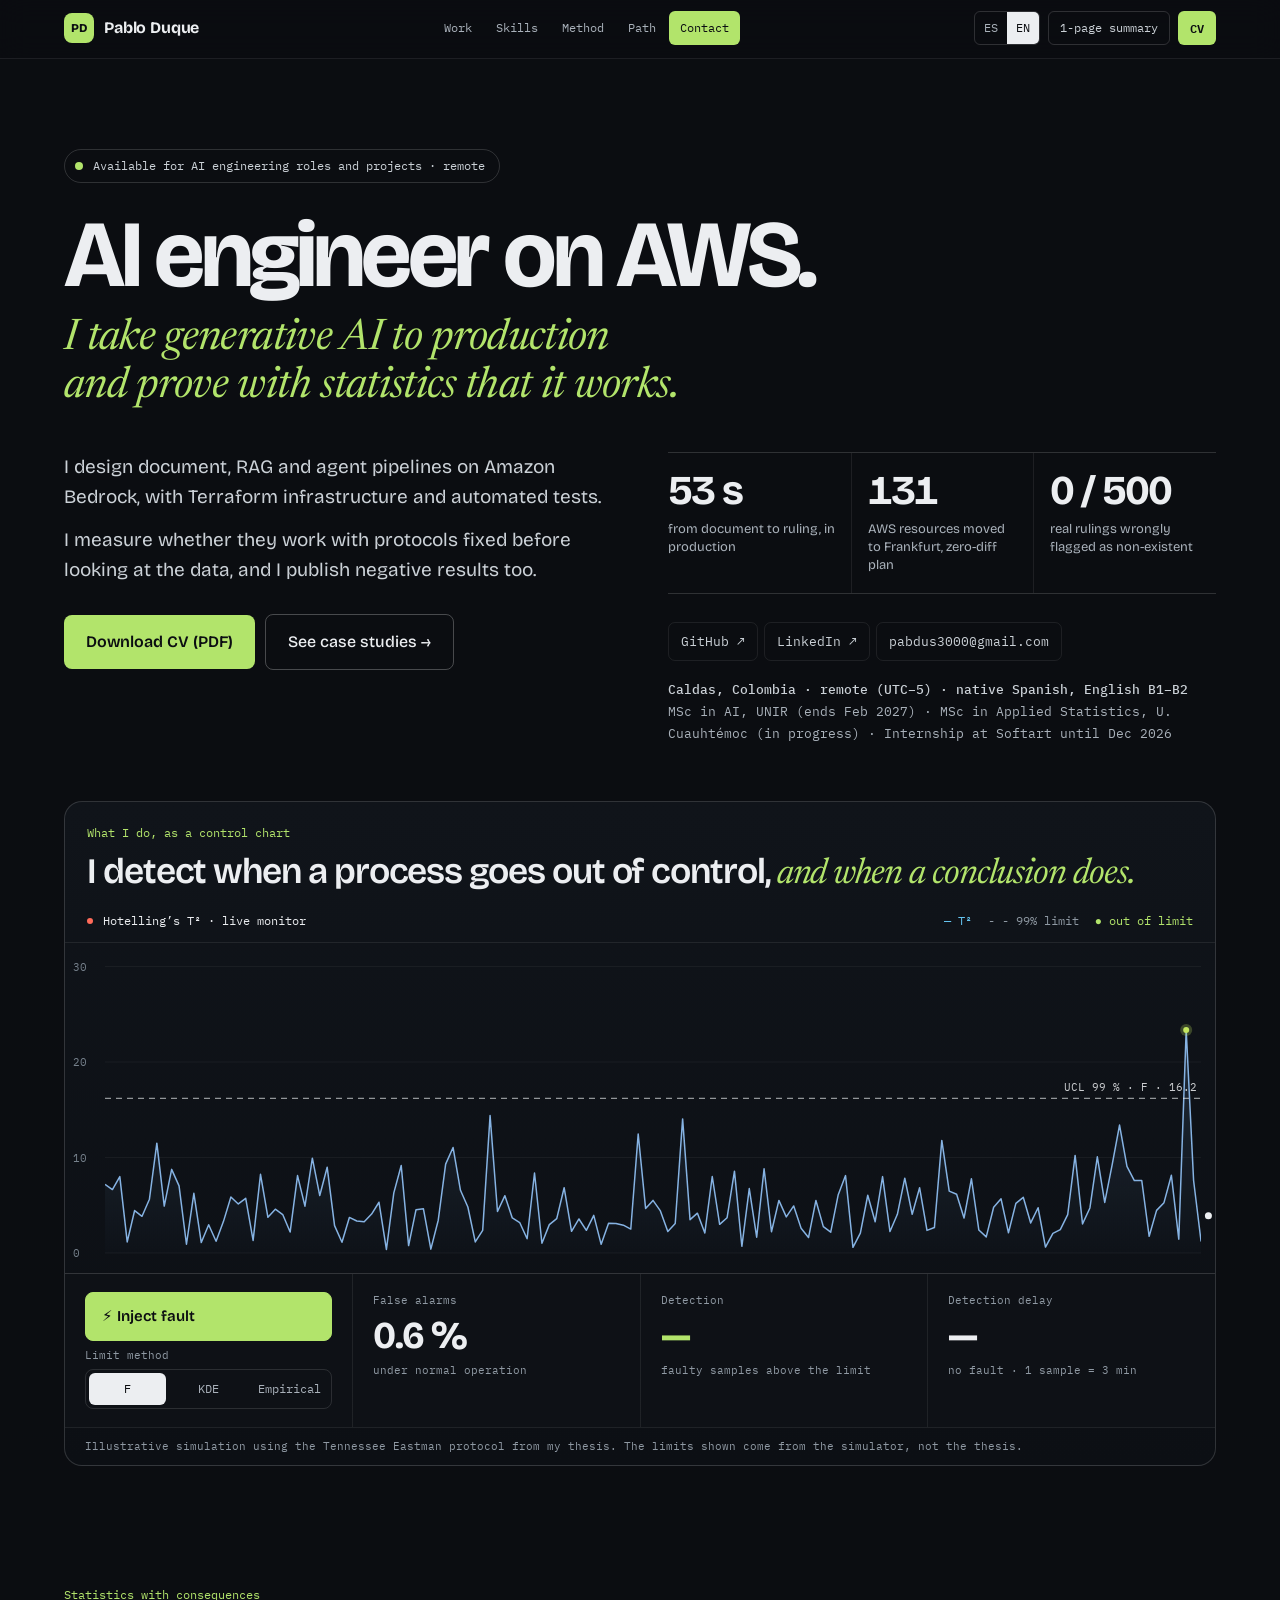
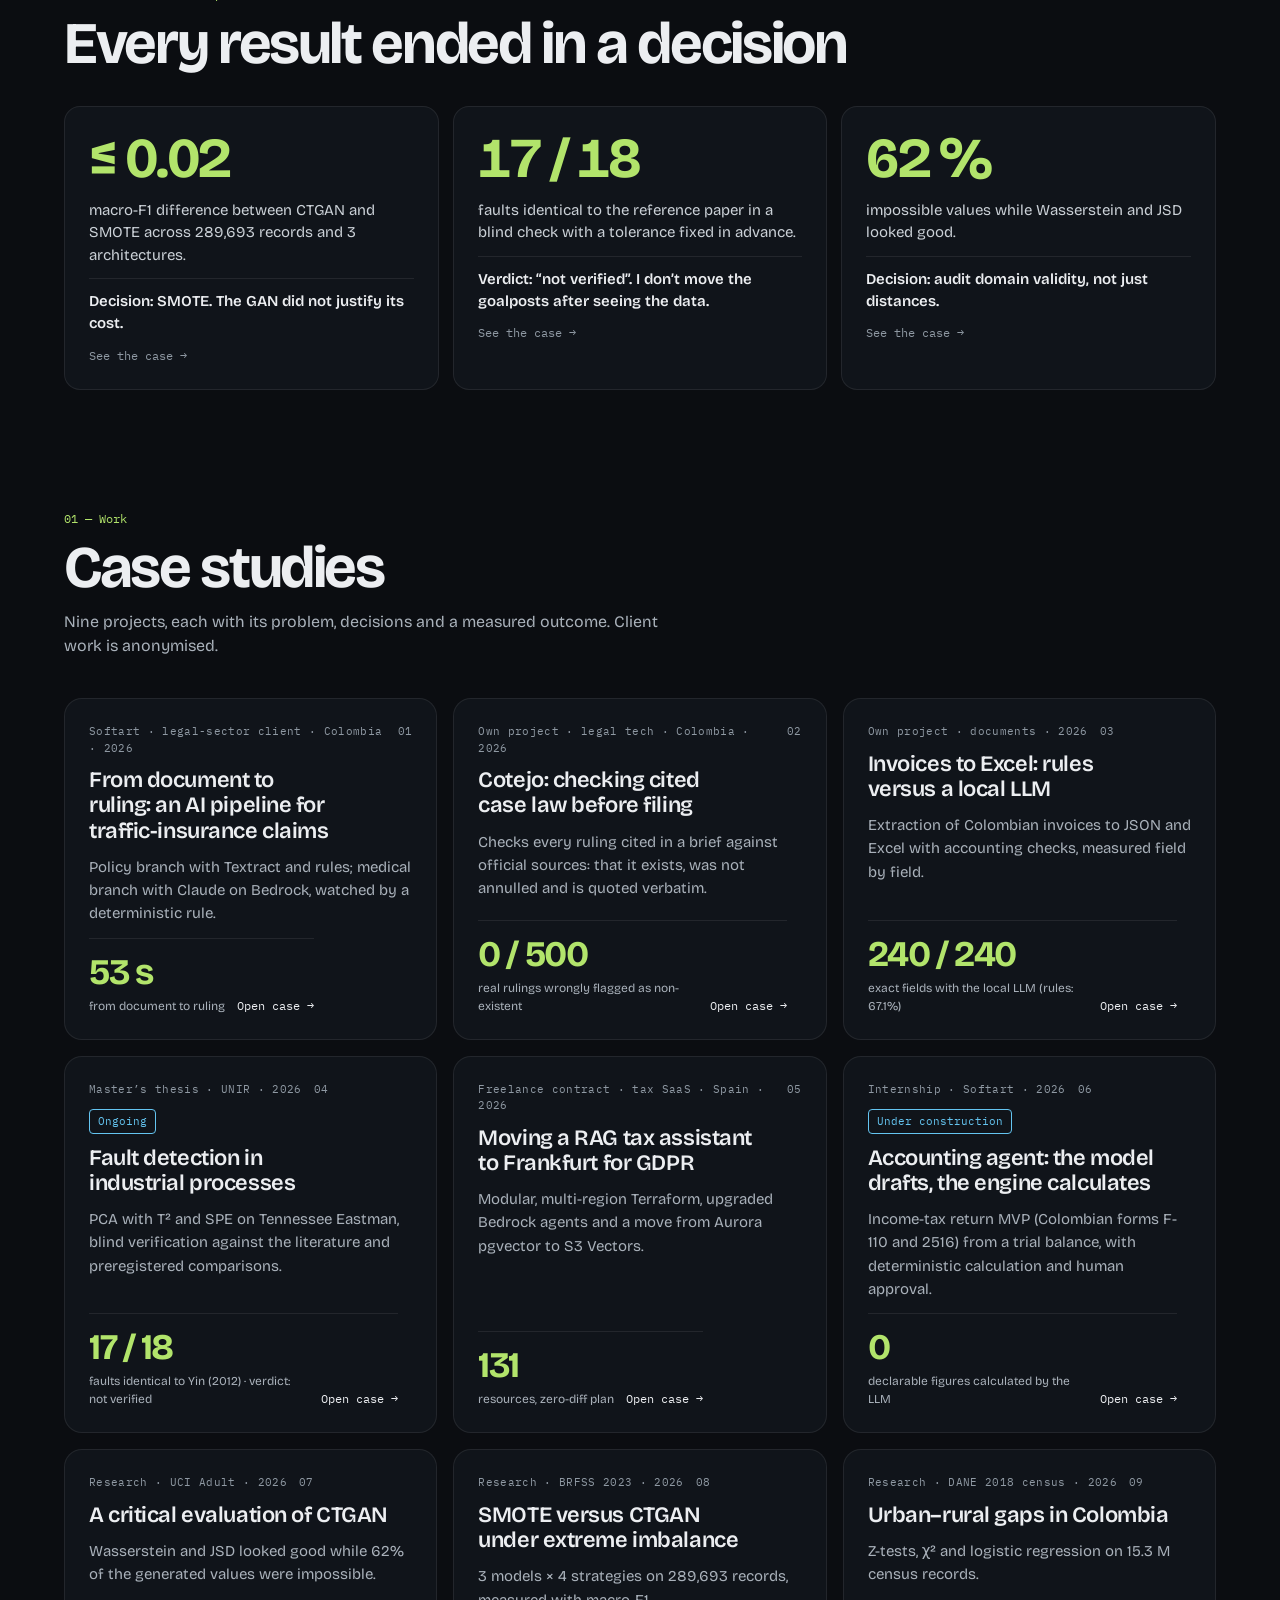
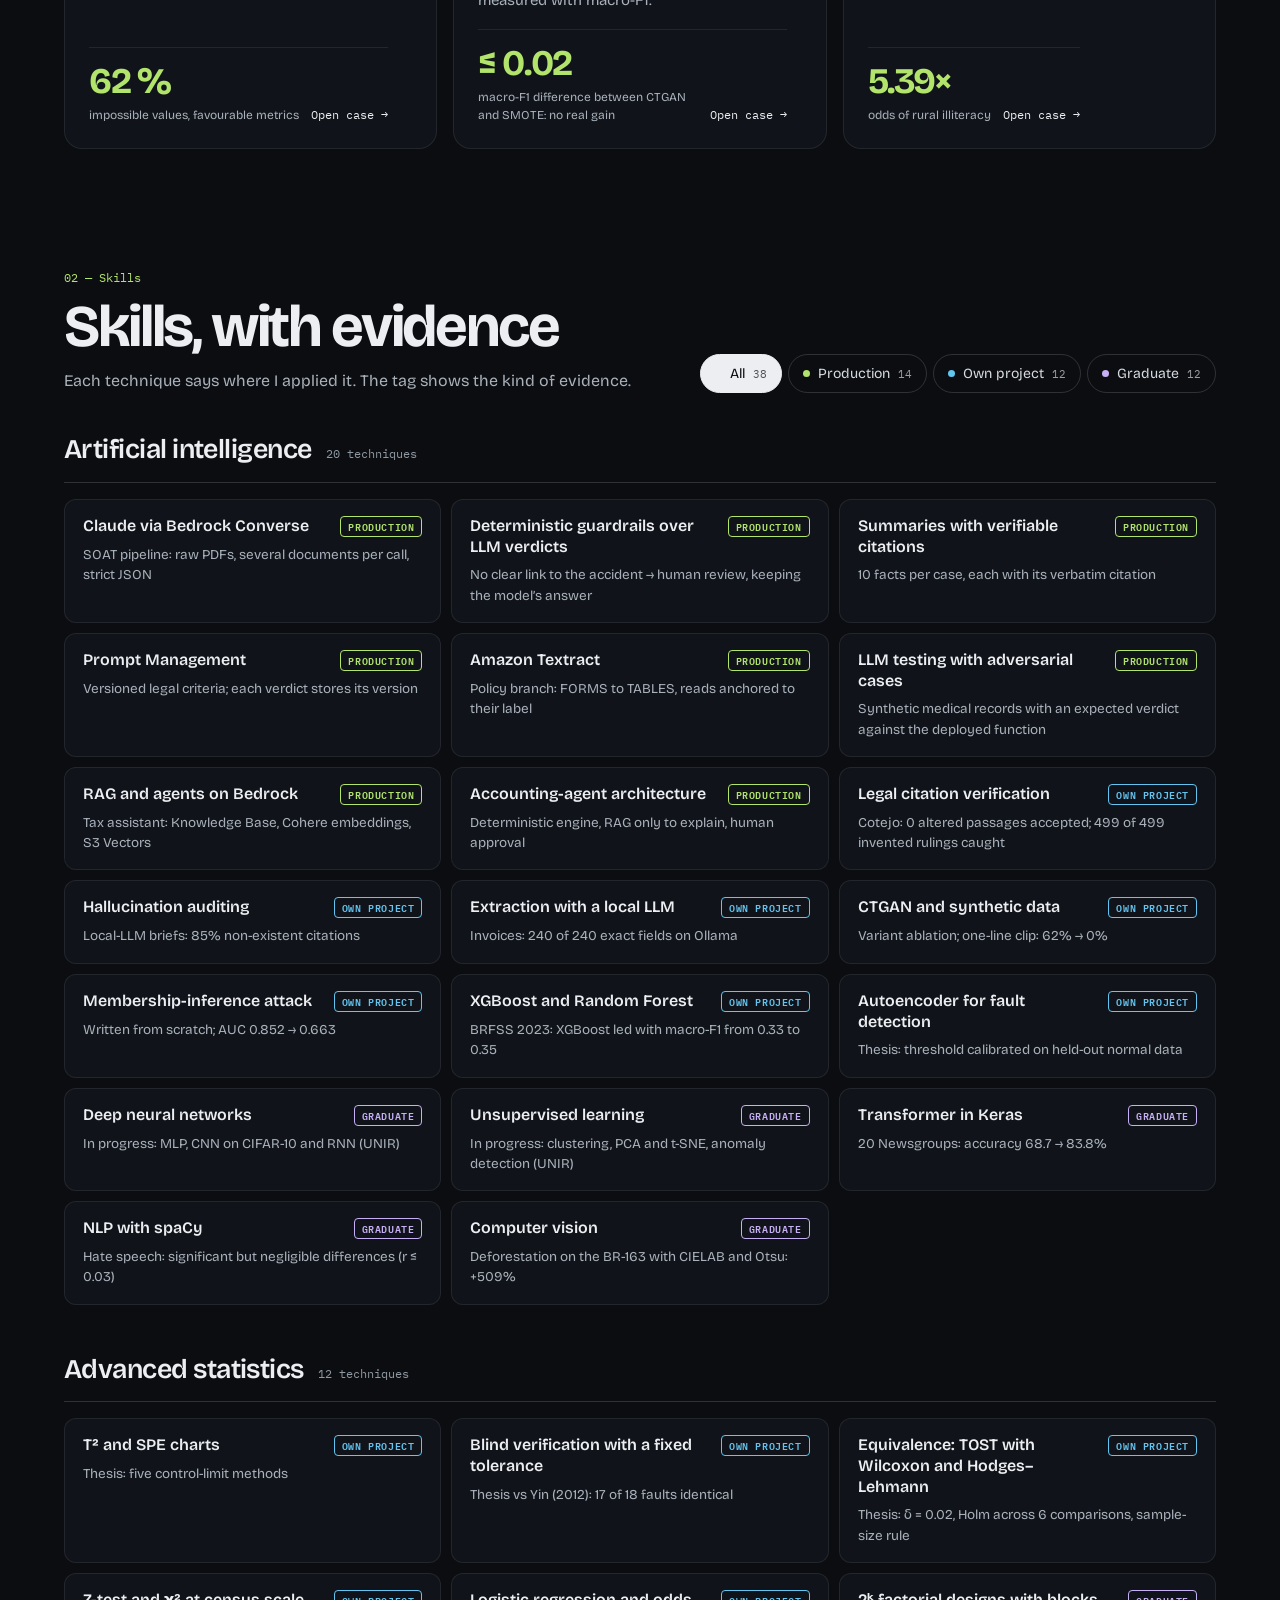
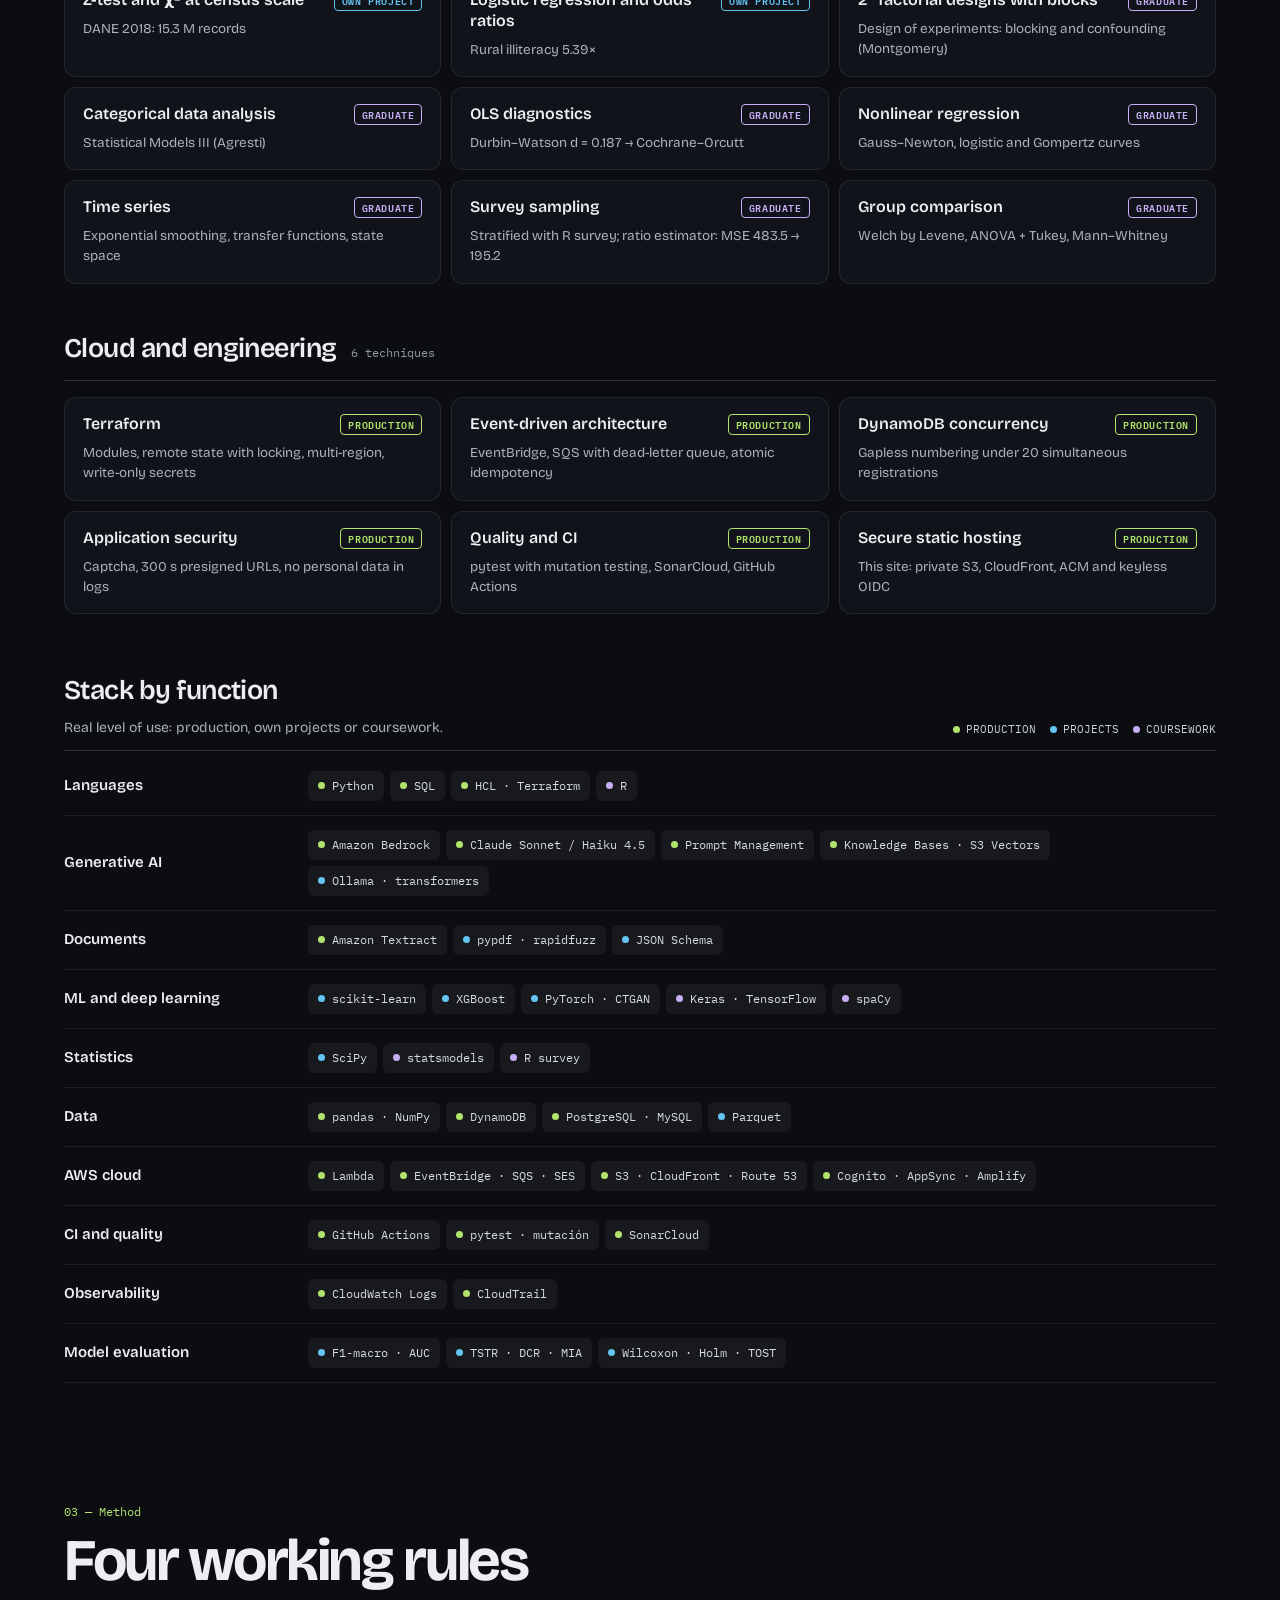
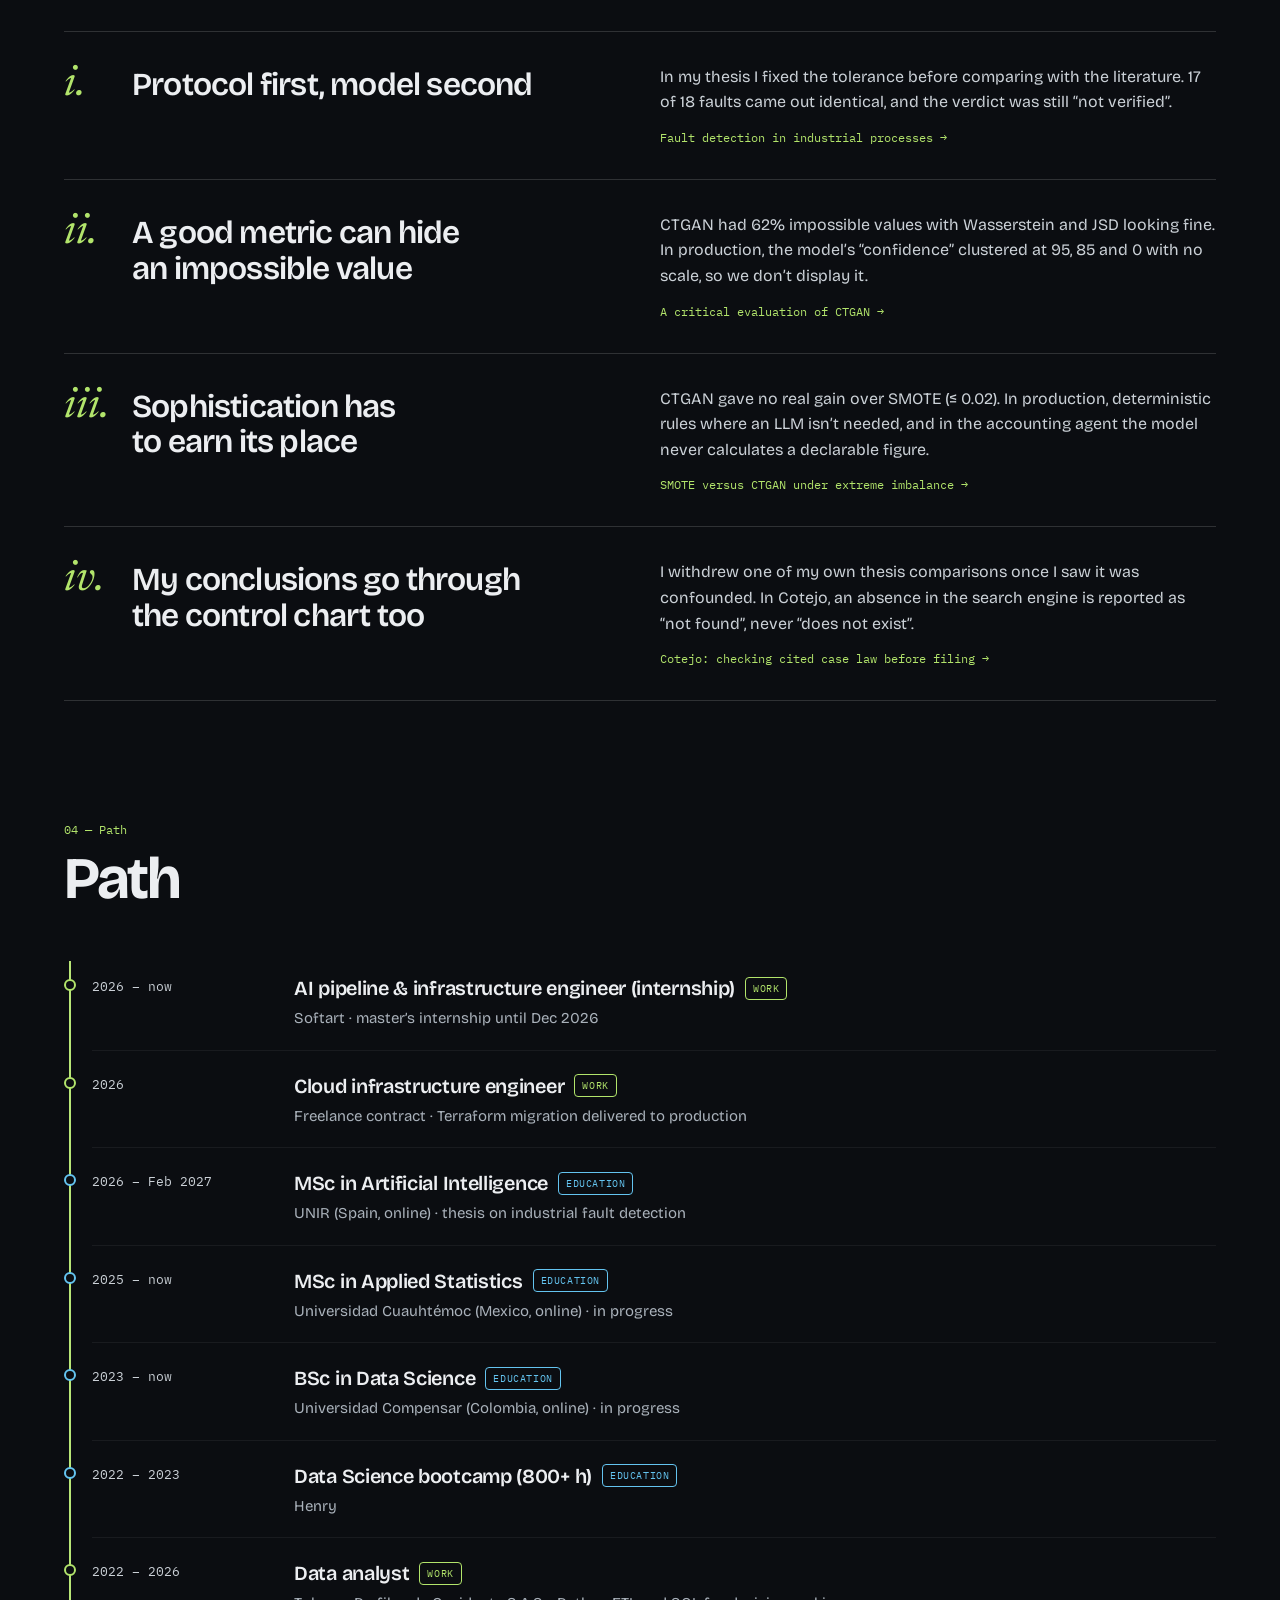
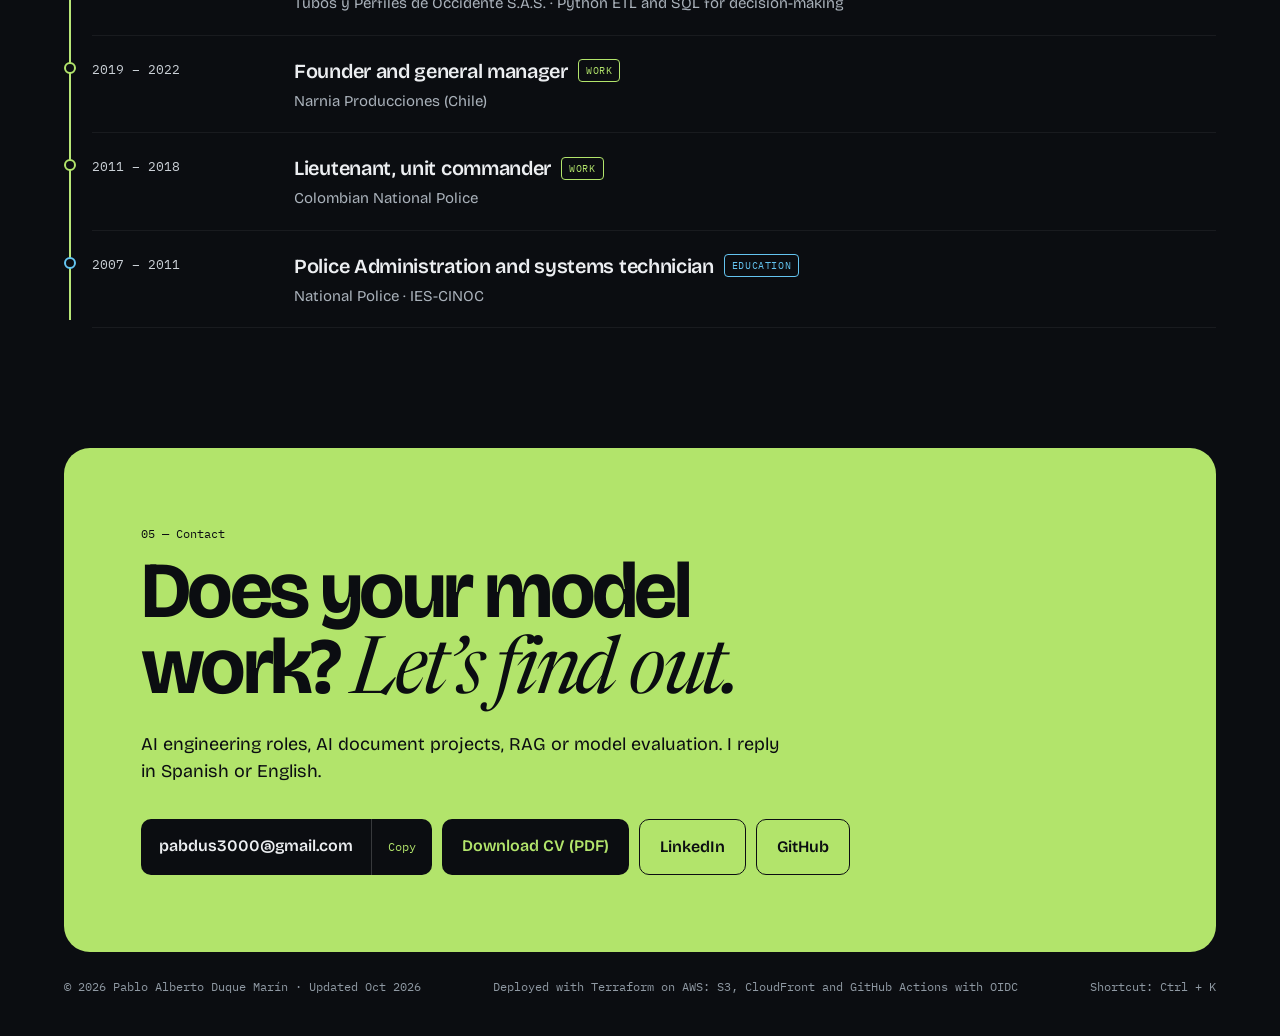
==== site/index.html @ f1b7dff6 "Portafolio v2: sitio estático en AWS con Terraform Sitio bilingüe con monitor T² en vivo, nueve caso" ====
<!doctype html>
<html lang="es">
<head>
<meta charset="utf-8">
<meta name="viewport" content="width=device-width, initial-scale=1, viewport-fit=cover">
<title>Pablo Duque Marín · Ingeniero de IA en AWS</title>
<meta name="description" content="Ingeniero de IA en AWS: IA generativa en producción con Amazon Bedrock, Terraform y pruebas automatizadas, y estadística para demostrar que funciona. Caldas, Colombia · remoto.">
<link rel="canonical" href="https://pabloduque.dev/">
<meta name="theme-color" content="#0b0d11">
<meta name="color-scheme" content="dark">
<meta property="og:type" content="website">
<meta property="og:url" content="https://pabloduque.dev/">
<meta property="og:title" content="Pablo Duque Marín · Ingeniero de IA en AWS">
<meta property="og:description" content="IA generativa en producción, con estadística para demostrar que funciona: 53 s del documento al dictamen, 131 recursos migrados sin diferencias.">
<meta property="og:image" content="https://pabloduque.dev/og.png">
<meta property="og:locale" content="es_CO">
<meta property="og:locale:alternate" content="en_US">
<meta name="twitter:card" content="summary_large_image">
<link rel="icon" href="favicon.svg" type="image/svg+xml">
<link rel="preconnect" href="https://fonts.googleapis.com">
<link rel="preconnect" href="https://fonts.gstatic.com" crossorigin>
<link rel="stylesheet" href="https://fonts.googleapis.com/css2?family=Bricolage+Grotesque:opsz,wght@12..96,300..800&amp;family=IBM+Plex+Mono:wght@400;500&amp;family=Newsreader:ital,opsz,wght@0,6..72,400;1,6..72,400&amp;display=swap">
<script type="application/ld+json">
{"@context":"https://schema.org","@type":"Person","name":"Pablo Alberto Duque Marín","jobTitle":"Ingeniero de IA","url":"https://pabloduque.dev/","email":"mailto:pabdus3000@gmail.com","address":{"@type":"PostalAddress","addressRegion":"Caldas","addressCountry":"CO"},"sameAs":["https://github.com/pabdus","https://www.linkedin.com/in/pablo-alberto-duque-marin"],"alumniOf":[{"@type":"CollegeOrUniversity","name":"Universidad Internacional de La Rioja (UNIR)"},{"@type":"CollegeOrUniversity","name":"Universidad Cuauhtémoc"},{"@type":"CollegeOrUniversity","name":"Universidad Compensar"}],"knowsAbout":["Amazon Bedrock","Generative AI","RAG","Terraform","AWS","Statistical process control","Synthetic data evaluation","Python"]}
</script>
<style>
:root{
  --bg:#0b0d11;--s1:#10141a;--s2:#0e1116;--s3:#13181f;--ink:#eceef1;--ink2:#cbd1d7;--ink3:#8f99a3;
  --line:rgba(255,255,255,.08);--line2:rgba(255,255,255,.15);
  --lime:#c3e65f;--blue:#86b8e8;--violet:#c9b0ef;--red:#ef7a62;
  --sans:'Bricolage Grotesque',system-ui,-apple-system,'Segoe UI',sans-serif;--serif:'Newsreader',Georgia,'Times New Roman',serif;--mono:'IBM Plex Mono',ui-monospace,Menlo,Consolas,monospace;
  --pad:clamp(16px,5vw,72px);color-scheme:dark
}
@supports (color:oklch(0.5 0.1 100)){:root{--lime:oklch(0.86 0.16 128);--blue:oklch(0.78 0.11 230);--violet:oklch(0.8 0.1 300);--red:oklch(0.72 0.19 28)}}
*,*::before,*::after{box-sizing:border-box}
html{scroll-behavior:smooth;-webkit-text-size-adjust:100%}
body{margin:0;background:var(--bg);color:var(--ink);font-family:var(--sans);font-size:16px;line-height:1.5;overflow-x:clip;-webkit-font-smoothing:antialiased}
body.lock{overflow:hidden}
a{color:inherit;text-decoration:none}
button{font:inherit;color:inherit;cursor:pointer}
img,svg,canvas{max-width:100%}
[hidden]{display:none!important}
:focus-visible{outline:2px solid var(--lime);outline-offset:3px;border-radius:6px}
::selection{background:var(--lime);color:var(--bg)}
.mono{font-family:var(--mono)}
.skip{position:absolute;left:-999px;top:8px;z-index:99;background:var(--lime);color:var(--bg);padding:8px 12px;border-radius:6px}
.skip:focus{left:8px}
@keyframes pulse{0%,100%{opacity:1}50%{opacity:.25}}
@keyframes rv{from{opacity:0;transform:translateY(32px)}to{opacity:1;transform:none}}
@keyframes growy{from{transform:scaleY(0)}to{transform:scaleY(1)}}
@keyframes growx{from{transform:scaleX(0)}to{transform:scaleX(1)}}
@media (prefers-reduced-motion:no-preference){@supports (animation-timeline:view()){
  [data-reveal]{animation:rv linear both;animation-timeline:view();animation-range:entry 0% cover 22%}
  [data-progress]{animation:growy linear both;animation-timeline:view();animation-range:cover 0% cover 70%}
  [data-scrollbar]{animation:growx linear both;animation-timeline:scroll(root)}
}}
::view-transition-group(case-hero){animation-duration:.45s;animation-timing-function:cubic-bezier(.2,.8,.2,1)}
@media (prefers-reduced-motion:reduce){html{scroll-behavior:auto}*,*::before,*::after{animation:none!important;transition:none!important}}

/* navegación */
.nav{position:sticky;top:0;z-index:20;background:rgba(11,13,17,.84);-webkit-backdrop-filter:blur(14px);backdrop-filter:blur(14px);border-bottom:1px solid var(--line);padding-top:env(safe-area-inset-top,0px)}
.nav-in{display:flex;justify-content:space-between;align-items:center;gap:16px;padding:11px var(--pad)}
.brand{display:flex;align-items:center;gap:10px;font-weight:700;font-size:16px;letter-spacing:-.01em;white-space:nowrap}
.brand i{display:grid;place-items:center;width:30px;height:30px;border-radius:8px;background:var(--lime);color:var(--bg);font-style:normal;font-size:12px;font-weight:800}
.nav-links{display:flex;gap:2px;font-family:var(--mono);font-size:12px}
.nav-links a{padding:8px 11px;border-radius:6px;color:#a9b1ba;transition:color .2s,background .2s}
.nav-links a:hover{color:var(--ink)}
.nav-links a.on{background:var(--lime);color:var(--bg)}
.nav-act{display:flex;gap:8px;align-items:center;font-family:var(--mono);font-size:12px}
.lang{display:flex;border:1px solid var(--line2);border-radius:6px;overflow:hidden;background:none;padding:0}
.lang span{padding:7px 9px;color:#a9b1ba}
.lang span.on{background:var(--ink);color:var(--bg)}
.btn-ghost{padding:7px 11px;border:1px solid var(--line2);border-radius:6px;background:none;color:var(--ink2);white-space:nowrap}
.btn-ghost:hover{border-color:rgba(255,255,255,.35);color:var(--ink)}
.btn-cv{padding:8px 12px;border-radius:6px;background:var(--lime);color:var(--bg);font-weight:600;white-space:nowrap}
.bar{height:2px;background:var(--lime);transform-origin:left;transform:scaleX(0)}
@media (max-width:1099px){.nav-links{display:none}}
@media (max-width:520px){.brand span{display:none}.nav-act .sum-long{display:none}}
@media (min-width:521px){.nav-act .sum-short{display:none}}

/* portada */
.hero{padding:clamp(40px,7vw,96px) var(--pad) 0}
.pill{display:inline-flex;align-items:center;gap:10px;padding:7px 14px 7px 10px;border:1px solid var(--line2);border-radius:999px;font-family:var(--mono);font-size:12px;color:var(--ink2);margin-bottom:28px;max-width:100%}
.pill i{flex:none;width:8px;height:8px;border-radius:50%;background:var(--lime);animation:pulse 1.8s infinite}
.title{margin:0;font-weight:700;font-size:clamp(44px,7.4vw,112px);line-height:.95;letter-spacing:-.045em;text-wrap:balance}
.title-b{margin:14px 0 0;font-family:var(--serif);font-style:italic;font-weight:400;font-size:clamp(26px,3.4vw,50px);line-height:1.12;letter-spacing:-.015em;color:var(--lime);max-width:1050px;text-wrap:balance}
.hero-grid{display:grid;grid-template-columns:repeat(auto-fit,minmax(min(100%,420px),1fr));gap:28px 56px;margin-top:40px;align-items:start}
.lead p{margin:0 0 12px;font-size:19px;line-height:1.6;color:var(--ink2);max-width:600px;text-wrap:pretty}
.hero-stats{display:grid;grid-template-columns:repeat(3,minmax(0,1fr));gap:0;border-top:1px solid var(--line2);border-bottom:1px solid var(--line2)}
.hstat{padding:18px 14px 18px 0}
.hstat+.hstat{padding-left:16px;border-left:1px solid var(--line)}
.hstat-v{font-size:clamp(30px,3.2vw,46px);font-weight:700;letter-spacing:-.04em;line-height:1;color:var(--ink);font-variant-numeric:tabular-nums;white-space:nowrap}
.hstat-l{margin-top:8px;font-size:13px;line-height:1.4;color:#a9b1ba}
@media (max-width:560px){.hero-stats{grid-template-columns:minmax(0,1fr)}.hstat+.hstat{padding-left:0;border-left:0;border-top:1px solid var(--line)}}
.ctas{display:flex;gap:10px;flex-wrap:wrap;margin-top:28px;align-items:center}
.btn-lime{display:inline-flex;align-items:center;gap:8px;padding:15px 22px;background:var(--lime);color:var(--bg);border-radius:8px;font-weight:600;font-size:16px;white-space:nowrap;border:0}
.btn-lime.sm{padding:10px 14px;font-size:14px}
.btn-line{display:inline-flex;align-items:center;padding:15px 22px;border:1px solid rgba(255,255,255,.25);border-radius:8px;font-weight:500;font-size:16px;white-space:nowrap;background:none}
.contact-links{display:flex;gap:6px;flex-wrap:wrap;align-items:center;font-family:var(--mono);font-size:13px}
.contact-links a,.contact-links button{padding:9px 12px;border:1px solid var(--line);border-radius:7px;background:none;color:var(--ink2)}
.contact-links a:hover,.contact-links button:hover{border-color:var(--line2);color:var(--ink)}
.contact-links .done{border-color:var(--lime);color:var(--lime)}
.hire{margin-top:18px;font-family:var(--mono);font-size:12.5px;line-height:1.75;color:#a9b1ba}
.hire b{color:var(--ink2);font-weight:500}

/* monitor */
.mon{margin-top:56px;border:1px solid var(--line2);border-radius:18px;overflow:hidden;background:linear-gradient(180deg,#10141a,#0c0f14)}
.mon-h{padding:22px 22px 6px}
.kicker{font-family:var(--mono);font-size:12px;color:var(--lime);margin-bottom:10px}
.mon-title{margin:0;font-weight:600;font-size:clamp(24px,2.8vw,38px);line-height:1.1;letter-spacing:-.03em;text-wrap:balance}
.mon-title em{font-family:var(--serif);font-style:italic;font-weight:400;color:var(--lime)}
.mon-sub{display:flex;justify-content:space-between;flex-wrap:wrap;gap:10px;padding:12px 22px;border-bottom:1px solid var(--line);font-family:var(--mono);font-size:12px;color:var(--ink3)}
.mon-sub .live{display:flex;gap:10px;align-items:center;color:var(--ink)}
.mon-sub .live i{width:6px;height:6px;border-radius:50%;background:#ff6b5a;animation:pulse 1.2s infinite}
.mon-sub .live i.on{background:var(--lime)}
.legend{display:flex;gap:16px;flex-wrap:wrap}
#hero-canvas{display:block;width:100%;height:clamp(220px,26vw,330px)}
.mon-ctrl{display:grid;grid-template-columns:repeat(auto-fit,minmax(min(100%,220px),1fr));gap:1px;background:var(--line);border-top:1px solid var(--line)}
.mon-ctrl>div{padding:18px 20px;background:var(--s2);display:flex;flex-direction:column;gap:6px}
#fault-btn{padding:12px 16px;border-radius:8px;border:1px solid var(--lime);background:var(--lime);color:var(--bg);font-weight:600;font-size:15px;text-align:left}
#fault-btn.on{background:transparent;color:var(--ink);border-color:rgba(255,255,255,.25)}
.lbl{font-family:var(--mono);font-size:11px;color:var(--ink3)}
.seg{display:flex;gap:4px;padding:3px;border:1px solid rgba(255,255,255,.12);border-radius:8px}
.seg button{flex:1;padding:7px 6px;border:0;border-radius:6px;background:transparent;color:#a9b1ba;font-family:var(--mono);font-size:12px}
.seg button.on{background:var(--ink);color:var(--bg)}
.read{font-size:38px;font-weight:700;letter-spacing:-.03em;line-height:1.1;font-variant-numeric:tabular-nums}
.read.lime{color:var(--lime)}
.mon-note{padding:10px 20px;border-top:1px solid var(--line);font-family:var(--mono);font-size:11px;color:var(--ink3)}

/* secciones */
section.sec{padding:clamp(80px,10vw,120px) var(--pad) 0;scroll-margin-top:60px}
.h2{margin:0 0 12px;font-size:clamp(34px,4.6vw,62px);font-weight:700;letter-spacing:-.04em;line-height:1.02;text-wrap:balance}
.sub{margin:0 0 40px;font-size:16px;color:#a9b1ba;max-width:620px}
.ev-grid{display:grid;grid-template-columns:repeat(auto-fit,minmax(min(100%,300px),1fr));gap:14px}
.ev{display:flex;flex-direction:column;gap:12px;text-align:left;padding:24px;border:1px solid var(--line);border-radius:16px;background:var(--s1);transition:border-color .25s,background .25s}
.ev:hover{border-color:rgba(195,230,95,.5);background:var(--s3)}
.ev-v{font-size:clamp(40px,4.4vw,60px);font-weight:700;letter-spacing:-.045em;line-height:1;color:var(--lime);font-variant-numeric:tabular-nums}
.ev-r{font-size:15px;line-height:1.5;color:var(--ink2)}
.ev-d{font-size:15px;line-height:1.45;font-weight:600;color:var(--ink);padding-top:12px;border-top:1px solid var(--line)}
.ev-go{font-family:var(--mono);font-size:12px;color:var(--ink3)}

/* casos */
.cases{display:grid;grid-template-columns:repeat(auto-fill,minmax(min(100%,330px),1fr));gap:16px}
.card{display:flex;flex-direction:column;gap:12px;text-align:left;padding:24px;border:1px solid var(--line);border-radius:18px;background:var(--s1);min-height:300px;transition:border-color .25s,background .25s}
.card:hover{border-color:rgba(195,230,95,.55);background:var(--s3)}
.card-meta{display:flex;justify-content:space-between;gap:12px;font-family:var(--mono);font-size:11px;letter-spacing:.03em;color:var(--ink3)}
.badge{align-self:flex-start;font-family:var(--mono);font-size:11px;padding:3px 8px;border-radius:4px;border:1px solid var(--blue);color:var(--blue)}
.card-title{font-size:22px;line-height:1.15;font-weight:600;letter-spacing:-.02em;text-wrap:balance}
.card-sum{font-size:15px;line-height:1.55;color:#a9b1ba;flex:1}
.card-foot{display:flex;justify-content:space-between;align-items:end;gap:12px;padding-top:16px;border-top:1px solid var(--line)}
.card-mv{display:block;font-size:36px;font-weight:700;letter-spacing:-.04em;line-height:1;color:var(--lime);white-space:nowrap}
.card-ml{display:block;font-size:12px;color:#a9b1ba;margin-top:6px;max-width:220px}
.card-go{font-family:var(--mono);font-size:12px;white-space:nowrap}

/* competencias */
.sk-head{display:flex;justify-content:space-between;align-items:end;flex-wrap:wrap;gap:20px;margin-bottom:36px}
.filters{display:flex;gap:6px;flex-wrap:wrap}
.chip{display:flex;gap:8px;align-items:center;padding:8px 14px;border-radius:999px;border:1px solid var(--line2);background:transparent;color:#d6dbe0;font-size:14px}
.chip i{width:7px;height:7px;border-radius:50%}
.chip small{font-family:var(--mono);font-size:11px;opacity:.7}
.chip.on{background:var(--ink);color:var(--bg);border-color:var(--ink)}
.blocks{display:flex;flex-direction:column;gap:44px}
.sblock-h{display:flex;align-items:baseline;gap:14px;margin-bottom:16px;padding-bottom:12px;border-bottom:1px solid var(--line2)}
.sblock-h h3{margin:0;font-size:27px;font-weight:600;letter-spacing:-.02em}
.sblock-h span{font-family:var(--mono);font-size:12px;color:var(--ink3)}
.sgrid{display:grid;grid-template-columns:repeat(auto-fill,minmax(min(100%,290px),1fr));gap:10px}
.skill{padding:16px 18px;border-radius:12px;background:var(--s1);border:1px solid var(--line);display:flex;flex-direction:column;gap:8px}
.skill-h{display:flex;justify-content:space-between;gap:10px;align-items:start;font-size:16px;font-weight:600;line-height:1.3}
.skill-h em{flex:none;font-style:normal;font-family:var(--mono);font-size:10px;letter-spacing:.06em;padding:3px 7px;border-radius:4px;color:var(--k);border:1px solid var(--k)}
.skill-e{font-size:13.5px;line-height:1.5;color:#a9b1ba}
.stack-wrap{margin-top:56px}
.stack-wrap h3{margin:0 0 6px;font-size:27px;font-weight:600;letter-spacing:-.02em}
.stack-top{display:flex;justify-content:space-between;align-items:end;flex-wrap:wrap;gap:12px;padding-bottom:12px;border-bottom:1px solid var(--line2);margin-bottom:6px}
.stack-top p{margin:0;font-size:14px;color:#a9b1ba}
.stack-legend{display:flex;gap:14px;flex-wrap:wrap;font-family:var(--mono);font-size:11px;color:var(--ink2)}
.stack-legend span{display:flex;gap:6px;align-items:center}
.stack-legend i,.tool i{width:7px;height:7px;border-radius:50%;background:var(--k);flex:none}
.srow{display:grid;grid-template-columns:minmax(150px,220px) minmax(0,1fr);gap:8px 24px;padding:14px 0;border-bottom:1px solid var(--line);align-items:center}
.srow-h{font-size:15px;font-weight:600}
.srow-t{display:flex;gap:6px;flex-wrap:wrap}
.tool{display:inline-flex;gap:7px;align-items:center;padding:6px 10px;border-radius:6px;background:rgba(255,255,255,.05);font-family:var(--mono);font-size:12px;color:#d6dbe0}
@media (max-width:620px){.srow{grid-template-columns:minmax(0,1fr)}}

/* método */
.rules{display:flex;flex-direction:column;border-top:1px solid var(--line2)}
.rule{display:grid;grid-template-columns:repeat(auto-fit,minmax(min(100%,340px),1fr));gap:12px 40px;padding:32px 0;border-bottom:1px solid var(--line2)}
.rule-h{display:flex;gap:20px;align-items:baseline}
.rule-n{font-family:var(--serif);font-style:italic;font-size:42px;line-height:1;color:var(--lime);min-width:48px}
.rule-h h3{margin:0;font-size:clamp(23px,2.5vw,33px);line-height:1.12;font-weight:600;letter-spacing:-.025em;text-wrap:balance}
.rule-b{display:flex;flex-direction:column;gap:14px;align-items:flex-start}
.rule-b p{margin:0;font-size:16px;line-height:1.6;color:var(--ink2);text-wrap:pretty}
.link{padding:0;border:0;background:none;font-family:var(--mono);font-size:12px;color:var(--lime);text-align:left}

/* trayectoria */
.tl{position:relative;padding-left:28px;margin:0;list-style:none}
.tl::before{content:"";position:absolute;left:5px;top:8px;bottom:8px;width:2px;background:var(--line)}
.tl-prog{position:absolute;left:5px;top:8px;bottom:8px;width:2px;background:var(--lime);transform-origin:top}
.tl li{position:relative;display:grid;grid-template-columns:minmax(130px,170px) minmax(0,1fr);gap:6px 32px;padding:20px 0;border-bottom:1px solid rgba(255,255,255,.06)}
.tl-dot{position:absolute;left:-28px;top:26px;width:12px;height:12px;border-radius:50%;background:var(--bg);border:2px solid var(--k)}
.tl-y{font-family:var(--mono);font-size:13px;color:var(--ink2);padding-top:4px}
.tl-h{display:flex;gap:10px;align-items:center;flex-wrap:wrap}
.tl-h h3{margin:0;font-size:20px;font-weight:600;letter-spacing:-.015em}
.tl-h em{font-style:normal;font-family:var(--mono);font-size:10px;letter-spacing:.06em;padding:3px 7px;border-radius:4px;color:var(--k);border:1px solid var(--k)}
.tl-o{margin-top:4px;font-size:15px;color:#a9b1ba}
@media (max-width:620px){.tl li{grid-template-columns:minmax(0,1fr)}}

/* contacto */
.contact{padding:clamp(80px,10vw,120px) var(--pad) 40px;scroll-margin-top:60px}
.cbox{padding:clamp(28px,6vw,80px);border-radius:26px;background:var(--lime);color:var(--bg)}
.cbox .kicker{color:var(--bg)}
.cbox h2{margin:0;font-size:clamp(40px,6.2vw,94px);font-weight:700;letter-spacing:-.045em;line-height:.96;max-width:960px;text-wrap:balance}
.cbox h2 em{font-family:var(--serif);font-style:italic;font-weight:400}
.cbox p{margin:18px 0 0;font-size:18px;max-width:640px}
.cbtns{display:flex;gap:10px;flex-wrap:wrap;margin-top:34px;align-items:stretch}
.mail{display:flex;border-radius:10px;overflow:hidden;background:var(--bg);color:var(--ink)}
.mail a{padding:15px 18px;font-weight:600}
.mail button{padding:0 16px;border:0;border-left:1px solid rgba(255,255,255,.18);background:none;font-family:var(--mono);font-size:12px;color:var(--lime)}
.cline{padding:15px 20px;border:1.5px solid var(--bg);border-radius:10px;font-weight:600}
.cdark{padding:15px 20px;border-radius:10px;background:var(--bg);color:var(--lime);font-weight:600}
.foot{display:flex;justify-content:space-between;flex-wrap:wrap;gap:8px 20px;margin-top:26px;font-family:var(--mono);font-size:12px;color:var(--ink3)}

/* diálogo de caso */
.overlay{position:fixed;inset:0;z-index:40;background:rgba(5,6,8,.74);-webkit-backdrop-filter:blur(6px);backdrop-filter:blur(6px);overflow-y:auto;padding:clamp(10px,4vw,48px) clamp(10px,4vw,40px)}
.dlg{max-width:1080px;margin:0 auto;background:var(--s1);border:1px solid rgba(255,255,255,.12);border-radius:22px;overflow:hidden}
.dlg-bar{display:flex;justify-content:space-between;align-items:center;gap:12px;padding:14px clamp(18px,4vw,36px);border-bottom:1px solid var(--line);font-family:var(--mono);font-size:12px;color:#a9b1ba}
.ghost{padding:8px 12px;border:1px solid rgba(255,255,255,.18);border-radius:7px;background:none;color:var(--ink);font-family:var(--mono);font-size:12px;white-space:nowrap}
.ghost.on{background:var(--lime);color:var(--bg);border-color:var(--lime)}
.dlg-in{padding:clamp(22px,4vw,44px) clamp(18px,4vw,36px)}
.dlg-in .badge{margin-bottom:14px;display:inline-block}
.dlg-in h2{margin:0 0 26px;font-size:clamp(28px,4vw,50px);line-height:1.04;font-weight:700;letter-spacing:-.04em;max-width:900px;text-wrap:balance}
.viz{border:1px solid var(--line);border-radius:16px;background:#0c0f14;overflow:hidden}
.viz-pad{padding:clamp(18px,3vw,28px)}
.viz-pad.tight{padding-top:14px}
.viz-top{display:flex;justify-content:space-between;align-items:center;gap:12px;flex-wrap:wrap;margin-bottom:20px}
.viz-top>div{display:flex;align-items:baseline;gap:10px;flex-wrap:wrap}
.big{font-size:50px;font-weight:700;letter-spacing:-.04em;line-height:1;color:var(--lime);font-variant-numeric:tabular-nums}
.mono-s{font-family:var(--mono);font-size:12px;color:#a9b1ba}
.viz-note{margin-top:14px;font-family:var(--mono);font-size:11px;color:var(--ink3);line-height:1.6}
.flow{display:flex;flex-wrap:wrap;align-items:center;gap:10px}
.node{flex:1 1 130px;padding:14px;border-radius:10px;border:1px solid rgba(255,255,255,.12);transition:border-color .35s,background .35s,color .35s}
.node b{display:block;font-size:15px;font-weight:600}
.node small{display:block;font-family:var(--mono);font-size:11px;color:#a9b1ba;margin-top:4px}
.node.lit{border-color:var(--lime)}
.node.cur{background:rgba(195,230,95,.1)}
.node.done{background:var(--lime);color:var(--bg)}
.node.done small{color:var(--bg);opacity:.8}
.branch{flex:2 1 240px;display:flex;flex-direction:column;gap:8px}
.arr{color:#4a525b;font-size:20px;transition:color .35s}
.arr.lit{color:var(--lime)}
.side{display:grid;grid-template-columns:repeat(auto-fit,minmax(min(100%,240px),1fr));gap:10px;margin-top:10px}
.node.llm{border-style:dashed}
.cites{display:flex;flex-direction:column;gap:8px}
.cite{display:flex;justify-content:space-between;gap:16px;flex-wrap:wrap;padding:13px 14px;border-radius:10px;border:1px solid rgba(255,255,255,.1);font-size:15px}
.cite-st{font-family:var(--mono);font-size:12px;color:var(--ink3)}
.cite.done[data-s="ok"]{border-color:var(--lime)}.cite.done[data-s="ok"] .cite-st{color:var(--lime)}
.cite.done[data-s="bad"]{border-color:var(--red)}.cite.done[data-s="bad"] .cite-st{color:var(--red)}
.cite.done[data-s="warn"]{border-color:#e9c46a}.cite.done[data-s="warn"] .cite-st{color:#e9c46a}
.cite.done[data-s="info"]{border-color:var(--blue)}.cite.done[data-s="info"] .cite-st{color:var(--blue)}
.tabs{display:inline-flex;gap:4px;padding:3px;border:1px solid rgba(255,255,255,.12);border-radius:8px;margin-bottom:22px}
.tabs button{padding:8px 14px;border:0;border-radius:6px;background:transparent;color:#a9b1ba;font-size:14px}
.tabs button.on{background:var(--ink);color:var(--bg)}
.hbar{display:grid;grid-template-columns:minmax(80px,120px) minmax(0,1fr) 76px;gap:14px;align-items:center;margin-bottom:14px}
.hbar span{font-size:15px}
.hbar-t{height:28px;border-radius:6px;background:rgba(255,255,255,.05);overflow:hidden}
.hbar-t div{height:100%;border-radius:6px;background:var(--blue);transition:width .8s cubic-bezier(.2,.8,.2,1)}
.hbar b{font-size:20px;font-weight:700;letter-spacing:-.02em;text-align:right;font-variant-numeric:tabular-nums}
.stress-h,.stress-r{display:grid;grid-template-columns:76px minmax(0,1fr) 70px 70px;gap:12px;align-items:center}
.stress-h{font-family:var(--mono);font-size:11px;color:var(--ink3);margin-bottom:8px}
.stress-h span:nth-child(3),.stress-h span:nth-child(4){text-align:right}
.stress-r{margin-bottom:8px;font-size:14px}
.stress-r .hbar-t{height:18px}
.stress-r b{text-align:right;font-variant-numeric:tabular-nums}
.stress-r em{font-style:normal;text-align:right;font-family:var(--mono)}
.stress-r.hot em{color:var(--red);font-weight:600}
.stress-r.hot .hbar-t div{background:var(--red)}
.mini{display:block;width:100%;height:200px;border-bottom:1px solid var(--line)}
.verify-h{display:flex;align-items:baseline;gap:12px;flex-wrap:wrap;margin-bottom:14px}
.faults{display:grid;grid-template-columns:repeat(auto-fill,minmax(44px,1fr));gap:6px}
.faults span{padding:8px 0;border-radius:6px;text-align:center;font-family:var(--mono);font-size:12px}
.faults .hit{background:rgba(195,230,95,.14);color:var(--lime)}
.faults .miss{background:rgba(239,122,98,.18);color:var(--red);outline:1px solid var(--red)}
.arc{display:block;width:100%;height:auto;margin-top:6px}
.term{font-family:var(--mono);font-size:13px;color:var(--lime);opacity:0;transition:opacity .4s}
.switch{display:flex;gap:10px;align-items:center;padding:8px 14px 8px 8px;border:1px solid rgba(255,255,255,.18);border-radius:999px;background:none;font-size:14px}
.switch i{width:40px;height:22px;border-radius:999px;background:rgba(255,255,255,.25);position:relative;transition:background .3s}
.switch i::after{content:"";position:absolute;top:3px;left:3px;width:16px;height:16px;border-radius:50%;background:var(--bg);transition:left .3s}
.switch i.on{background:var(--lime)}.switch i.on::after{left:21px}
.hist{display:flex;align-items:flex-end;gap:4px;height:160px;border-bottom:1px solid rgba(255,255,255,.2)}
.hist div{flex:1;border-radius:3px 3px 0 0;transition:height .6s cubic-bezier(.2,.8,.2,1),background .4s}
.hist-ax{display:flex;justify-content:space-between;margin-top:8px;font-family:var(--mono);font-size:11px;color:var(--ink3)}
.pills{display:flex;gap:8px;flex-wrap:wrap;margin-top:16px;font-family:var(--mono);font-size:12px}
.pills span{padding:5px 9px;border-radius:5px;background:rgba(255,255,255,.06)}
.pills .muted{background:none;color:var(--ink3)}
.scroll-x{overflow-x:auto}
.matrix{display:grid;grid-template-columns:minmax(130px,1.3fr) repeat(4,minmax(72px,1fr)) minmax(96px,1fr);gap:6px;min-width:620px;font-family:var(--mono);font-size:12px}
.mh{padding:6px;text-align:center;line-height:1.3;color:#a9b1ba;transition:color .35s}
.mh.hl{color:var(--ink)}
.mrow{padding:14px 6px;color:#d6dbe0;font-family:var(--sans);font-size:14px}
.mc{padding:14px 6px;border-radius:6px;text-align:center;font-size:15px;font-weight:500;background:rgba(255,255,255,.04);color:#c3c9d0;border:1px solid transparent;transition:all .35s}
.mc.dim{color:#6f7984}
.mc.hl{background:rgba(195,230,95,.12);color:var(--ink);border-color:rgba(195,230,95,.4)}
.mc.best{background:var(--lime);color:var(--bg);border-color:var(--lime)}
.md{padding:14px 6px;text-align:center;font-size:15px;font-weight:500;color:#5d6670;transition:color .35s}
.md.hl{color:var(--lime)}
.kpis{display:grid;grid-template-columns:repeat(auto-fit,minmax(min(100%,180px),1fr));gap:1px;background:var(--line);border:1px solid var(--line);border-radius:14px;overflow:hidden;margin-top:18px}
.kpis div{padding:18px;background:var(--s1)}
.kpis b{display:block;font-size:26px;font-weight:700;letter-spacing:-.03em;line-height:1.15}
.kpis span{display:block;font-size:13px;color:#a9b1ba;margin-top:4px}
.cols{display:grid;grid-template-columns:repeat(auto-fit,minmax(min(100%,300px),1fr));gap:30px 48px;margin-top:38px}
.cols h4{margin:0 0 10px;font-family:var(--mono);font-size:12px;font-weight:400;color:var(--lime)}
.cols p{margin:0;font-size:16.5px;line-height:1.62;color:#d6dbe0;text-wrap:pretty}
.cols ul{margin:0;padding:0;list-style:none;display:flex;flex-direction:column;gap:10px}
.cols li{display:flex;gap:12px;font-size:16px;line-height:1.5;color:#d6dbe0}
.cols ul.dash li::before{content:"—";color:var(--ink3);font-family:var(--mono);font-size:12px;padding-top:3px}
.cols ul.dot li{color:var(--ink)}
.cols ul.dot li::before{content:"●";color:var(--lime);font-size:11px;padding-top:4px}
.dlg-foot{display:flex;justify-content:space-between;align-items:center;gap:16px;flex-wrap:wrap;margin-top:38px;padding-top:22px;border-top:1px solid var(--line)}
.tags{display:flex;gap:6px;flex-wrap:wrap}
.tags span{font-family:var(--mono);font-size:11px;padding:5px 9px;background:rgba(255,255,255,.06);border-radius:5px;color:#c3c9d0}
.dlg-nav{display:flex;gap:8px;flex-wrap:wrap;align-items:center}
.tagbox{padding:10px 14px;border-radius:8px;border:1px solid var(--line2);font-family:var(--mono);font-size:12px;color:#a9b1ba}

/* paleta */
.pal-wrap{position:fixed;inset:0;z-index:60;background:rgba(5,6,8,.6);-webkit-backdrop-filter:blur(4px);backdrop-filter:blur(4px);display:flex;justify-content:center;align-items:flex-start;padding:12vh 16px 16px}
.pal{width:100%;max-width:600px;background:#12161d;border:1px solid var(--line2);border-radius:16px;overflow:hidden;box-shadow:0 30px 80px rgba(0,0,0,.5)}
.pal input{width:100%;padding:18px 20px;border:0;border-bottom:1px solid rgba(255,255,255,.1);background:none;color:var(--ink);font-size:17px;font-family:var(--sans);outline:none}
.pal-list{max-height:52vh;overflow-y:auto;padding:6px}
.pal-list button{display:flex;justify-content:space-between;gap:12px;width:100%;padding:12px 14px;border:0;border-radius:8px;background:transparent;text-align:left;font-size:15px}
.pal-list button.on{background:rgba(195,230,95,.14)}
.pal-list small{font-family:var(--mono);font-size:11px;color:var(--ink3);white-space:nowrap}
.pal-empty{padding:16px;color:var(--ink3);font-size:14px}
.pal-foot{display:flex;gap:16px;padding:10px 16px;border-top:1px solid var(--line);font-family:var(--mono);font-size:11px;color:var(--ink3)}

/* resumen de una página */
.sum-wrap{position:fixed;inset:0;z-index:50;background:rgba(5,6,8,.76);overflow-y:auto;padding:clamp(8px,3vw,32px)}
.sum{max-width:1120px;margin:0 auto;background:#f2f3ee;color:#0b0d11;border-radius:18px;padding:clamp(20px,4vw,44px)}
.rc-top{display:flex;justify-content:space-between;align-items:start;gap:20px;flex-wrap:wrap;padding-bottom:20px;border-bottom:2px solid #0b0d11}
.rc-top h2{margin:0;font-size:clamp(28px,4vw,44px);font-weight:700;letter-spacing:-.04em;line-height:1}
.rc-role{margin:8px 0 0;font-size:17px;color:#353a40}
.rc-meta{margin:10px 0 0;font-family:var(--mono);font-size:12px;color:#454b52;line-height:1.7}
.rc-actions{display:flex;gap:8px;flex-wrap:wrap}
.btn-dark{padding:10px 14px;border-radius:8px;background:#0b0d11;color:#f2f3ee;font-weight:600;font-size:14px}
.sum .btn-line{padding:10px 14px;border:1.5px solid #0b0d11;font-size:14px;font-weight:600;color:#0b0d11}
.sum .btn-line.done{background:#0b0d11;color:#f2f3ee}
.rc-stats{display:grid;grid-template-columns:repeat(auto-fit,minmax(min(100%,160px),1fr));gap:12px;margin:22px 0}
.rc-stats div{padding:14px;border-radius:10px;background:#e3e6dc}
.rc-stats b{display:block;font-size:28px;font-weight:700;letter-spacing:-.03em}
.rc-stats span{display:block;font-size:12px;line-height:1.4;color:#353a40;margin-top:4px}
.rc-cols{display:grid;grid-template-columns:repeat(auto-fit,minmax(min(100%,320px),1fr));gap:24px 40px}
.rc-cols h4{margin:20px 0 8px;font-family:var(--mono);font-size:12px;font-weight:500;letter-spacing:.08em;color:#4c6a10}
.rc-cols h4:first-child{margin-top:0}
.rc-i{padding:8px 0;border-bottom:1px solid #d3d7cc}
.rc-i>div{display:flex;justify-content:space-between;gap:12px}
.rc-i b{font-size:15px}
.rc-i span{font-family:var(--mono);font-size:12px;color:#454b52;white-space:nowrap}
.rc-i small{display:block;font-size:13px;color:#454b52}
.rc-c{display:flex;justify-content:space-between;gap:12px;padding:8px 0;border-bottom:1px solid #d3d7cc;font-size:14px;line-height:1.4}
.rc-c b{white-space:nowrap}
.rc-stack{display:flex;gap:6px;flex-wrap:wrap}
.rc-stack span{padding:5px 9px;border-radius:5px;background:#e3e6dc;font-size:13px}
.rc-cols p{margin:0;font-size:14px}

.toast{position:fixed;bottom:calc(22px + env(safe-area-inset-bottom,0px));left:50%;transform:translateX(-50%);z-index:70;padding:10px 16px;border-radius:8px;background:var(--ink);color:var(--bg);font-size:14px;font-weight:500}
noscript p{padding:16px var(--pad);color:var(--ink2)}
</style>
</head>
<body>
<a class="skip" href="#trabajo">Saltar al contenido</a>

<nav class="nav" aria-label="Principal">
  <div class="nav-in">
    <a href="#top" class="brand"><i>PD</i><span>Pablo Duque</span></a>
    <div class="nav-links">
      <a href="#trabajo" data-k="navWork">Trabajo</a>
      <a href="#competencias" data-k="navSkills">Competencias</a>
      <a href="#metodo" data-k="navMethod">Método</a>
      <a href="#trayectoria" data-k="navPath">Trayectoria</a>
      <a href="#contacto" data-k="navContact">Contacto</a>
    </div>
    <div class="nav-act">
      <button id="lang-btn" class="lang" data-k-aria="langAria" aria-label="Cambiar idioma"><span data-lang-opt="es" class="on">ES</span><span data-lang-opt="en">EN</span></button>
      <button id="summary-btn" class="btn-ghost"><span class="sum-long" data-k="summary">Resumen 1 pág.</span><span class="sum-short" data-k="summaryShort">Resumen</span></button>
      <a class="btn-cv" href="Pablo_Duque_CV.pdf" download data-k="cv">CV</a>
    </div>
  </div>
  <div class="bar" data-scrollbar></div>
</nav>

<main>
  <header id="top" class="hero">
    <div class="pill"><i></i><span data-k="pill">Disponible para roles y proyectos de ingeniería de IA · remoto</span></div>
    <h1 class="title" data-k="h1">Ingeniero de IA en AWS.</h1>
    <p class="title-b" data-k="h1b">Llevo IA generativa a producción y demuestro con estadística que funciona.</p>

    <div class="hero-grid">
      <div>
        <div class="lead" id="lead"><p>Diseño pipelines de documentos, RAG y agentes sobre Amazon Bedrock, con infraestructura en Terraform y pruebas automatizadas.</p><p>Mido si funcionan con protocolos fijados antes de ver los datos, y publico también los resultados negativos.</p></div>
        <div class="ctas">
          <a class="btn-lime" href="Pablo_Duque_CV.pdf" download data-k="cvLong">Descargar CV (PDF)</a>
          <a class="btn-line" href="#trabajo"><span data-k="ctaWork">Ver casos</span>&nbsp;→</a>
        </div>
      </div>
      <div>
        <div class="hero-stats" id="hero-stats"></div>
        <div class="ctas">
          <div class="contact-links">
            <a href="https://github.com/pabdus" target="_blank" rel="noopener">GitHub ↗</a>
            <a href="https://www.linkedin.com/in/pablo-alberto-duque-marin" target="_blank" rel="noopener">LinkedIn ↗</a>
            <button data-copy data-k-aria="copyAria" aria-label="Copiar correo">pabdus3000@gmail.com</button>
          </div>
        </div>
        <div class="hire"><b data-k="hire">Caldas, Colombia · remoto (UTC−5) · español nativo, inglés B1–B2</b><br><span data-k="edu">Máster en IA, UNIR (finaliza feb. 2027) · Maestría en Estadística Aplicada, U. Cuauhtémoc (en curso) · Prácticas en Softart hasta dic. 2026</span></div>
      </div>
    </div>

    <section class="mon" aria-labelledby="mon-title">
      <div class="mon-h">
        <div class="kicker" data-k="monKicker">Lo que hago, en una carta de control</div>
        <h2 class="mon-title" id="mon-title"><span data-k="monTitleA">Detecto cuándo un proceso se sale de control,</span> <em data-k="monTitleB">y cuándo lo hace una conclusión.</em></h2>
      </div>
      <div class="mon-sub">
        <span class="live"><i id="live-dot"></i><span data-k="monLive">T² de Hotelling · monitor en vivo</span></span>
        <span class="legend"><span style="color:var(--blue)">— T²</span><span>- - <span data-k="legUcl">límite 99 %</span></span><span style="color:var(--lime)">● <span data-k="legOut">fuera de límite</span></span></span>
      </div>
      <canvas id="hero-canvas" role="img" data-k-aria="monAria" aria-label="Carta de control T² en tiempo real"></canvas>
      <div class="mon-ctrl">
        <div>
          <button id="fault-btn">⚡ Inyectar falla</button>
          <div class="lbl" data-k="limitLbl">Método del límite</div>
          <div class="seg" role="radiogroup" id="methods" data-k-aria="limitLbl"></div>
        </div>
        <div><div class="lbl" data-k="far">Falsas alarmas</div><div class="read" id="m-far" aria-live="polite">—</div><div class="lbl" data-k="farSub">en operación normal</div></div>
        <div><div class="lbl" data-k="det">Detección</div><div class="read lime" id="m-det">—</div><div class="lbl" data-k="detSub">muestras en falla sobre el límite</div></div>
        <div><div class="lbl" data-k="delay">Retardo de detección</div><div class="read" id="m-delay">—</div><div class="lbl" id="m-delay-sub">sin falla · 1 muestra = 3 min</div></div>
      </div>
      <div class="mon-note" data-k="monNote">Simulación ilustrativa con el protocolo Tennessee Eastman de mi TFM.</div>
    </section>
  </header>

  <section class="sec" id="evidencia" aria-labelledby="ev-title">
    <div data-reveal><div class="kicker" data-k="evKicker">Estadística con consecuencias</div><h2 class="h2" id="ev-title" data-k="evTitle">Cada resultado terminó en una decisión</h2></div>
    <div class="ev-grid" id="evidence-list" style="margin-top:32px"></div>
  </section>

  <section class="sec" id="trabajo" aria-labelledby="work-title">
    <div data-reveal><div class="kicker" data-k="workKicker">01 — Trabajo</div><h2 class="h2" id="work-title" data-k="workTitle">Casos de estudio</h2><p class="sub" data-k="workSub">Nueve proyectos con su problema, decisiones y resultado medido.</p></div>
    <div class="cases" id="case-grid"></div>
  </section>

  <section class="sec" id="competencias" aria-labelledby="sk-title">
    <div class="sk-head" data-reveal>
      <div><div class="kicker" data-k="skillsKicker">02 — Competencias</div><h2 class="h2" id="sk-title" data-k="skillsTitle">Competencias con evidencia</h2><p class="sub" style="margin:0" data-k="skillsSub">Cada técnica dice dónde la apliqué.</p></div>
      <div class="filters" id="filters" role="group" data-k-aria="filterAria"></div>
    </div>
    <div class="blocks" id="skill-blocks"></div>
    <div class="stack-wrap" data-reveal>
      <div class="stack-top"><div><h3 data-k="stackTitle">Stack por función</h3><p data-k="stackSub">Nivel de uso real: producción, proyectos propios o formación.</p></div><div class="stack-legend" id="stack-legend"></div></div>
      <div id="stack"></div>
    </div>
  </section>

  <section class="sec" id="metodo" aria-labelledby="me-title">
    <div data-reveal><div class="kicker" data-k="methodKicker">03 — Método</div><h2 class="h2" id="me-title" data-k="methodTitle" style="margin-bottom:40px">Cuatro reglas de trabajo</h2></div>
    <div class="rules" id="rules"></div>
  </section>

  <section class="sec" id="trayectoria" aria-labelledby="pa-title">
    <div data-reveal><div class="kicker" data-k="pathKicker">04 — Trayectoria</div><h2 class="h2" id="pa-title" data-k="pathTitle" style="margin-bottom:44px">Trayectoria</h2></div>
    <div style="position:relative"><div class="tl-prog" data-progress></div><ol class="tl" id="timeline"></ol></div>
  </section>

  <section class="contact" id="contacto" aria-labelledby="ct-title">
    <div class="cbox" data-reveal>
      <div class="kicker" data-k="contactKicker">05 — Contacto</div>
      <h2 id="ct-title"><span data-k="ctA">¿Tu modelo funciona?</span> <em data-k="ctB">Averigüémoslo.</em></h2>
      <p data-k="ctSub">Roles de ingeniería de IA, proyectos de documentos con IA, RAG o evaluación de modelos.</p>
      <div class="cbtns">
        <div class="mail"><a href="mailto:pabdus3000@gmail.com">pabdus3000@gmail.com</a><button data-copy data-k="copy">Copiar</button></div>
        <a class="cdark" href="Pablo_Duque_CV.pdf" download data-k="cvLong">Descargar CV (PDF)</a>
        <a class="cline" href="https://www.linkedin.com/in/pablo-alberto-duque-marin" target="_blank" rel="noopener">LinkedIn</a>
        <a class="cline" href="https://github.com/pabdus" target="_blank" rel="noopener">GitHub</a>
      </div>
    </div>
    <footer class="foot"><span>© 2026 Pablo Alberto Duque Marín · <span id="updated">Actualizado oct. 2026</span></span><span data-k="footBuilt">Desplegado con Terraform en AWS</span><span data-k="footKeys">Atajo: Ctrl + K</span></footer>
  </section>
</main>

<div class="overlay" id="case" hidden><div class="dlg" id="case-dialog" role="dialog" aria-modal="true" aria-labelledby="case-title"><div id="case-body"></div></div></div>
<div class="pal-wrap" id="palette" hidden><div class="pal" role="dialog" aria-modal="true" data-k-aria="paletteAria"><input id="pal-input" autocomplete="off" aria-label="Buscar"><div class="pal-list" id="pal-list" role="listbox"></div><div class="pal-foot"><span>↑↓ <span data-k="palNav">navegar</span></span><span>Enter <span data-k="palGo">abrir</span></span><span>Esc <span data-k="close">cerrar</span></span></div></div></div>
<div class="sum-wrap" id="summary" hidden><div class="sum" role="dialog" aria-modal="true" data-k-aria="summary" id="summary-body"></div></div>
<div class="toast" id="toast" role="status" hidden></div>
<noscript><p>Este portafolio usa JavaScript para sus visuales. Contacto: pabdus3000@gmail.com · github.com/pabdus · linkedin.com/in/pablo-alberto-duque-marin</p></noscript>

<script src="content.js"></script>
<script src="app.js"></script>
</body>
</html>
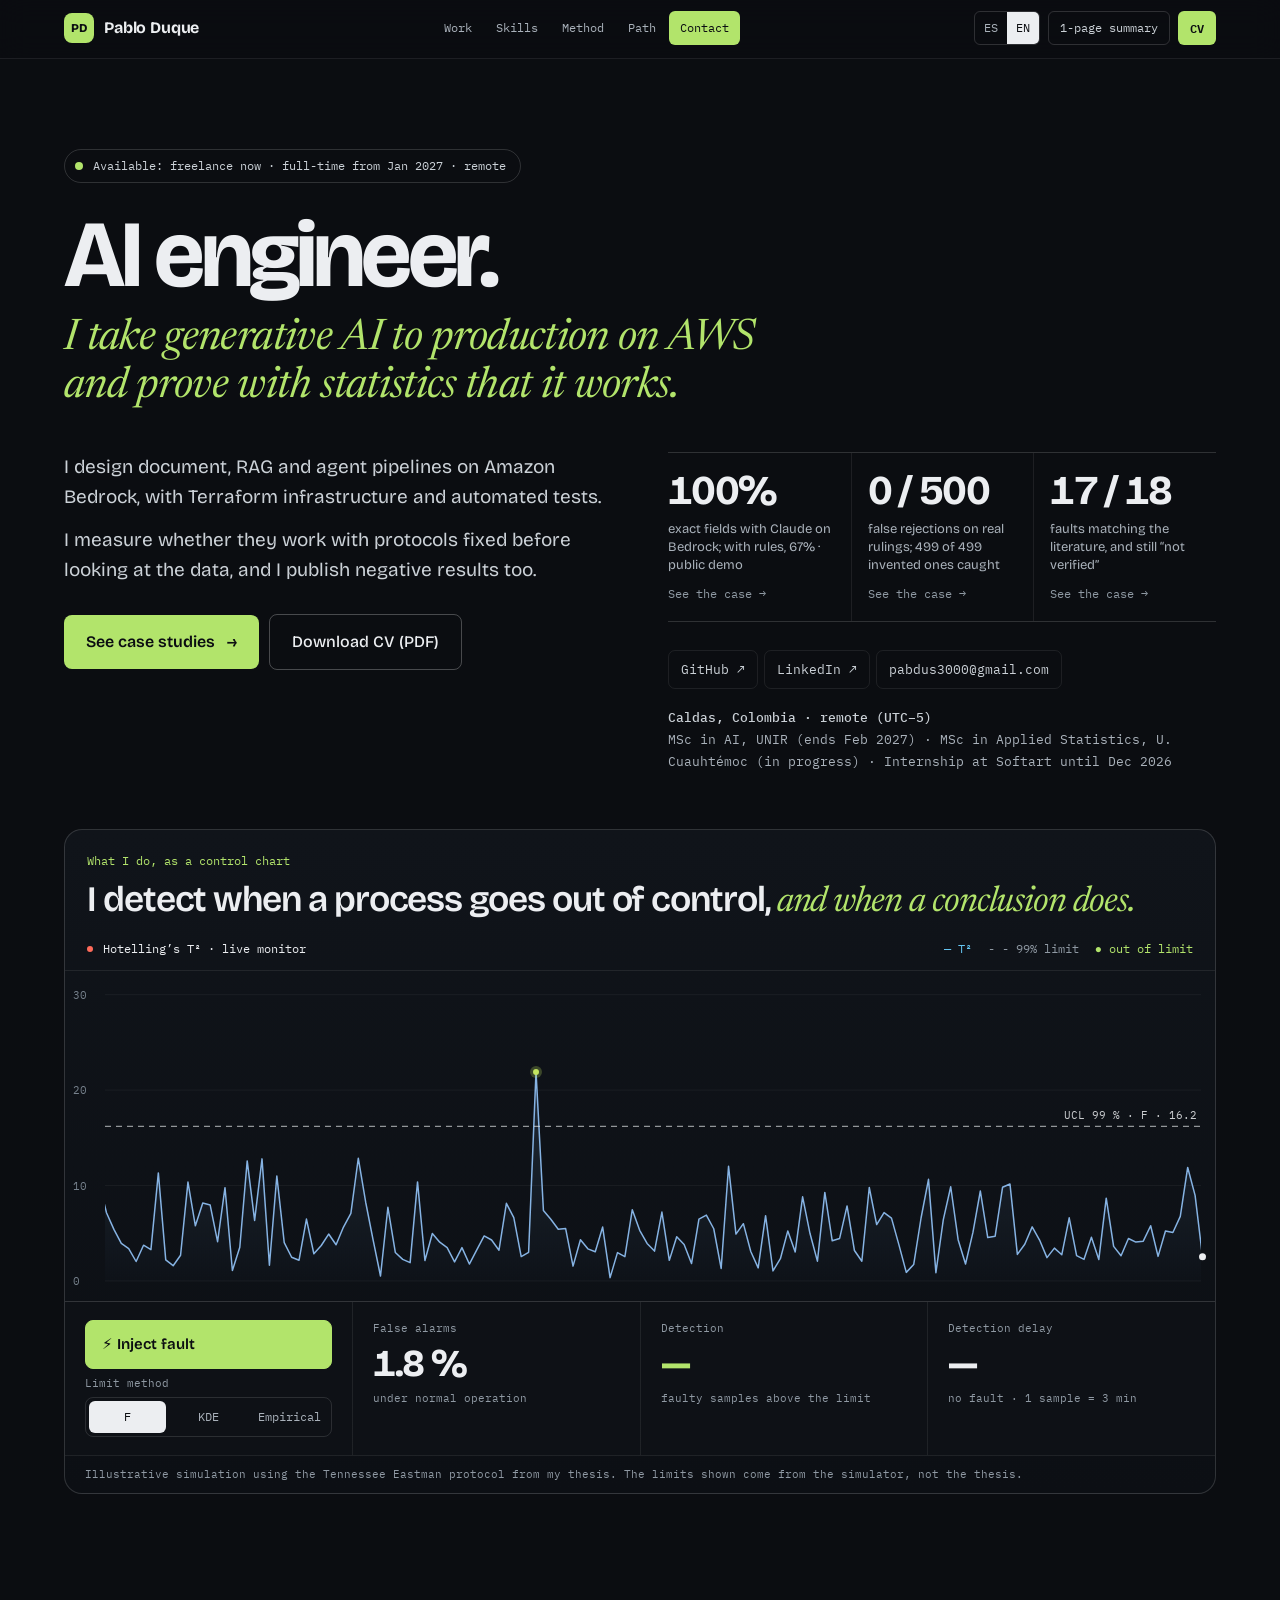
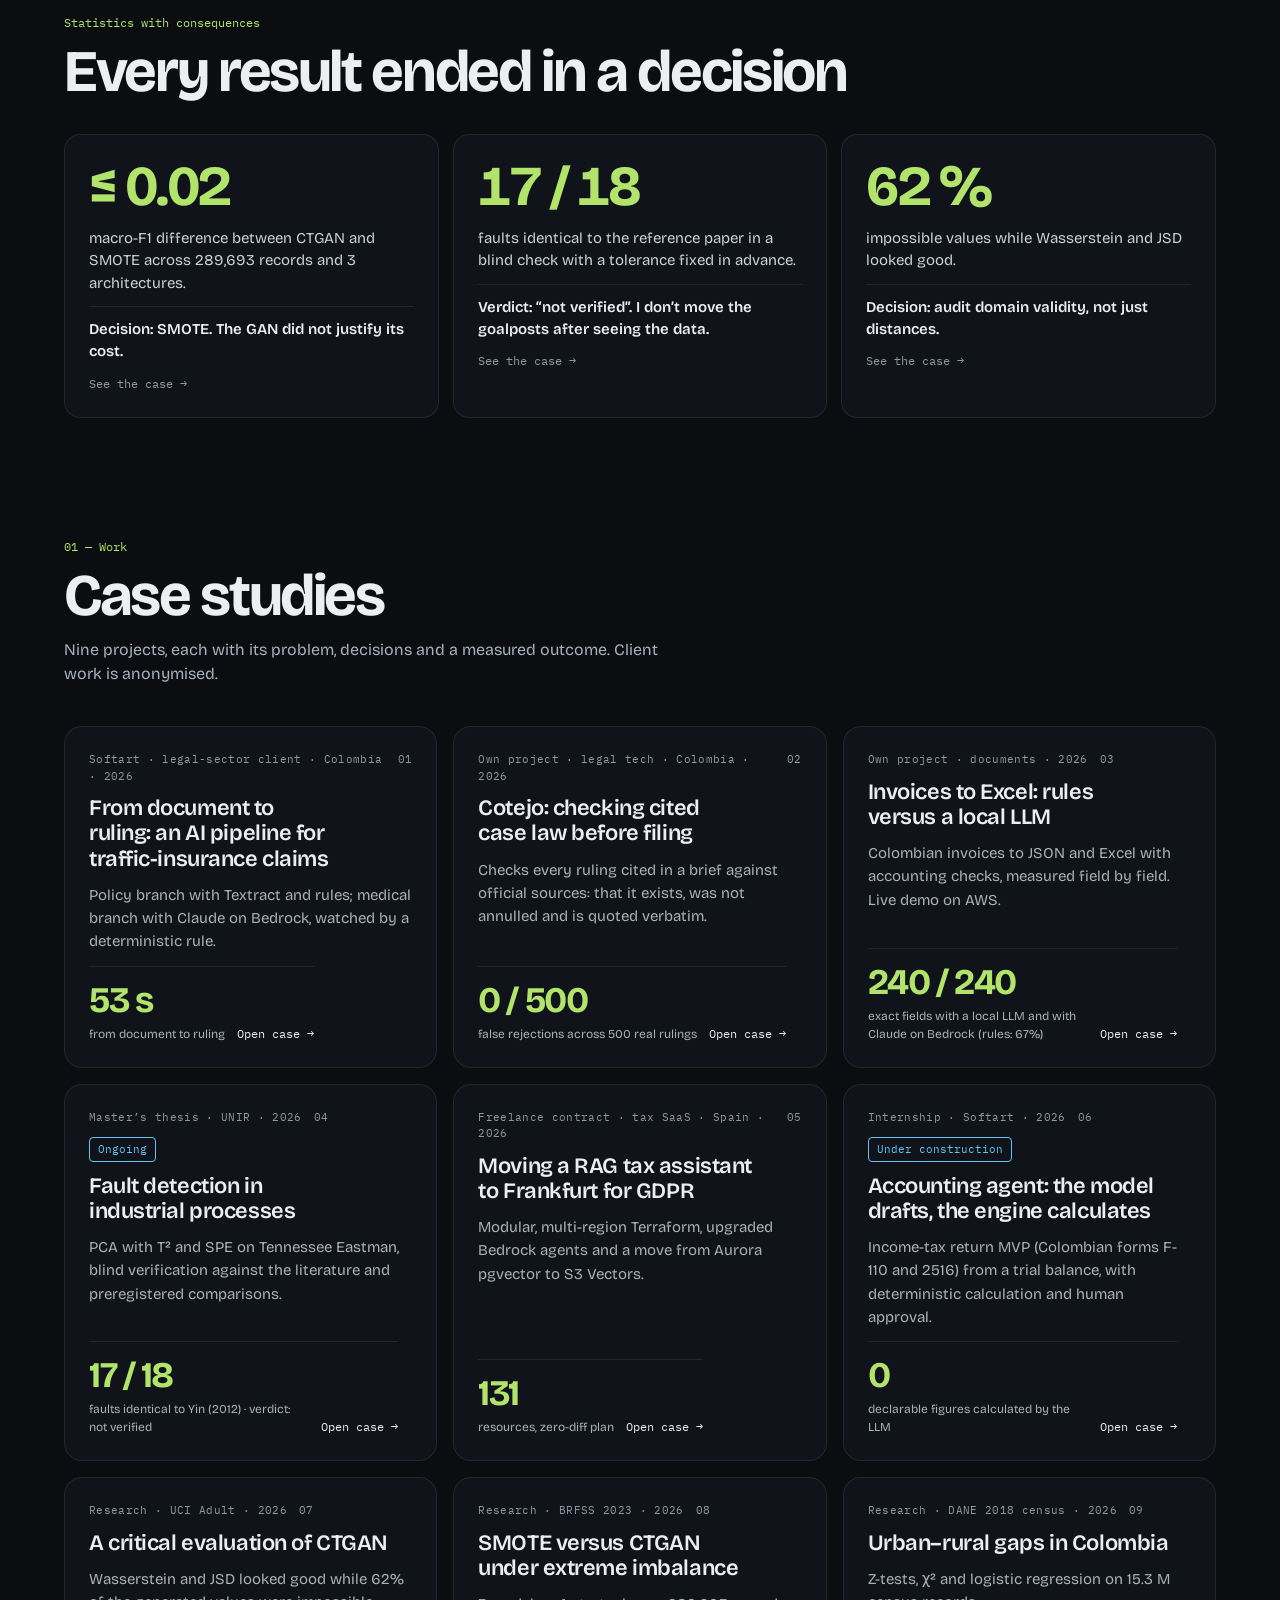
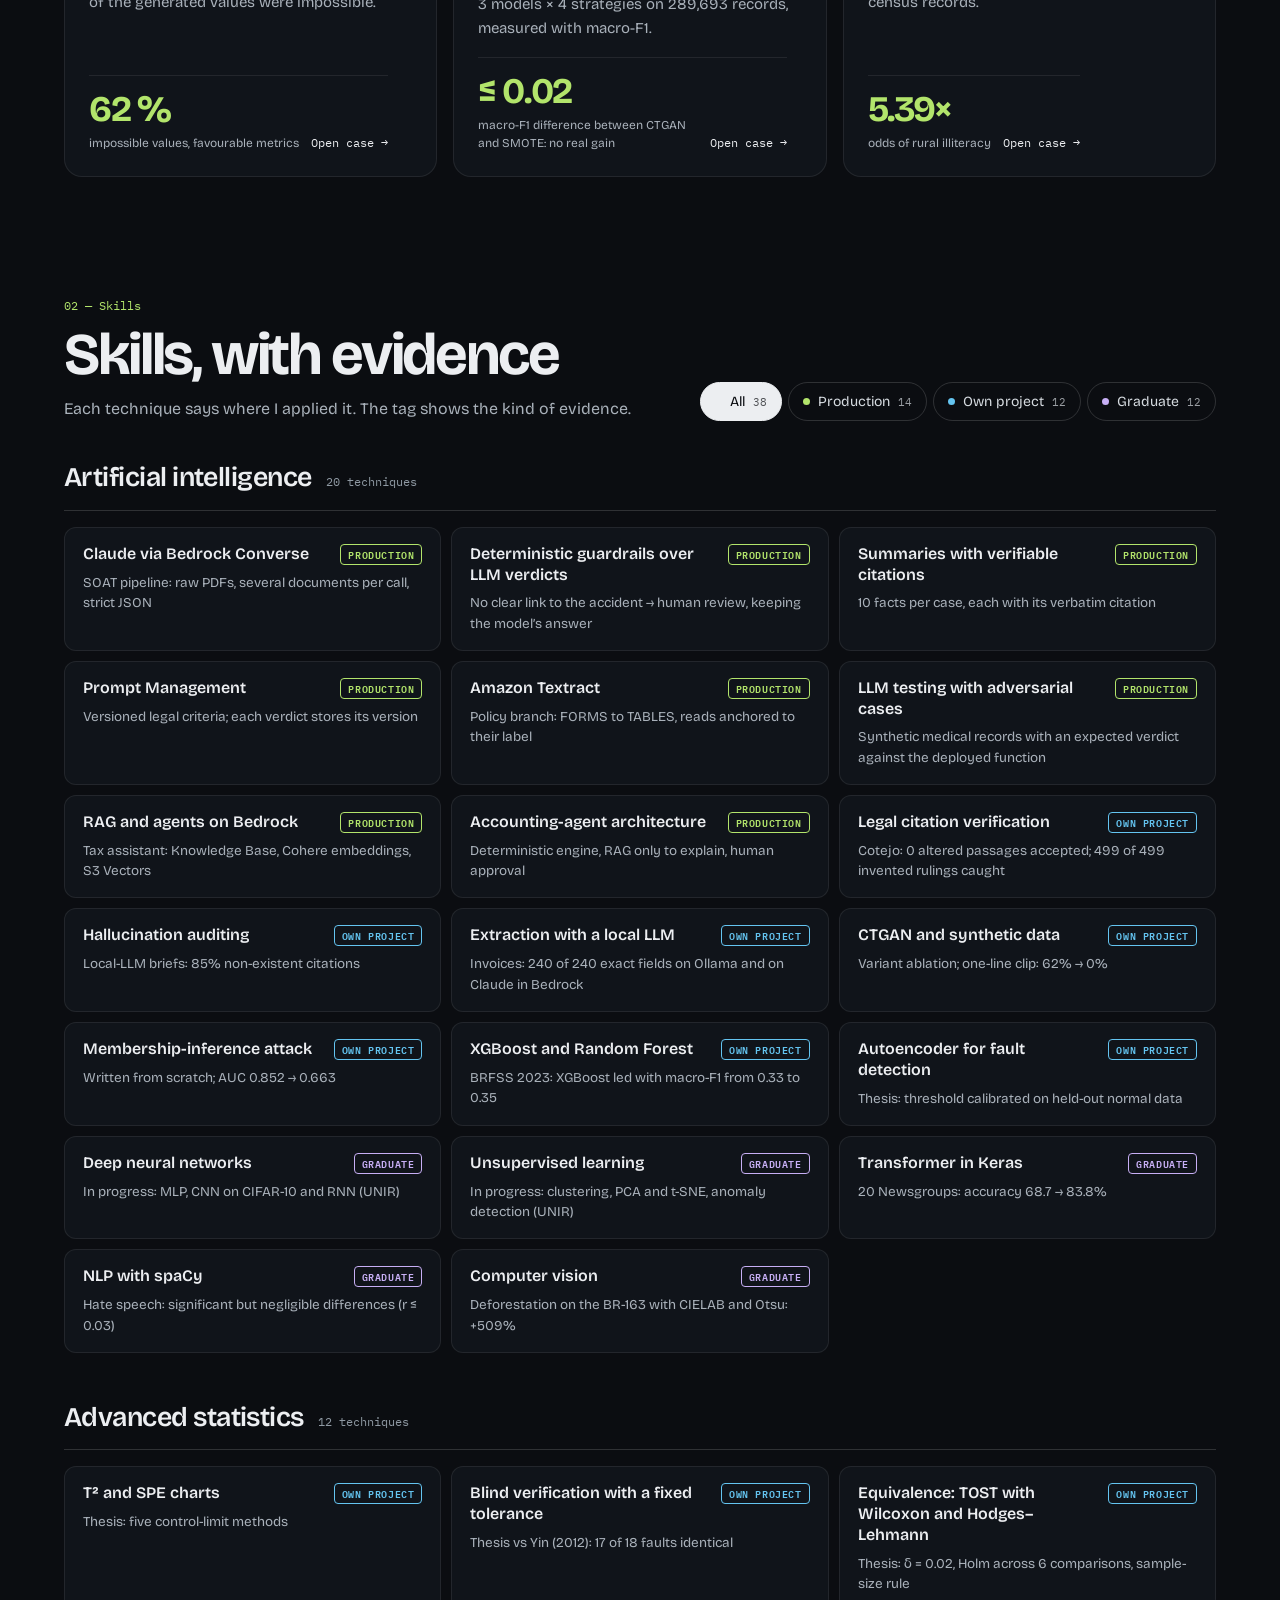
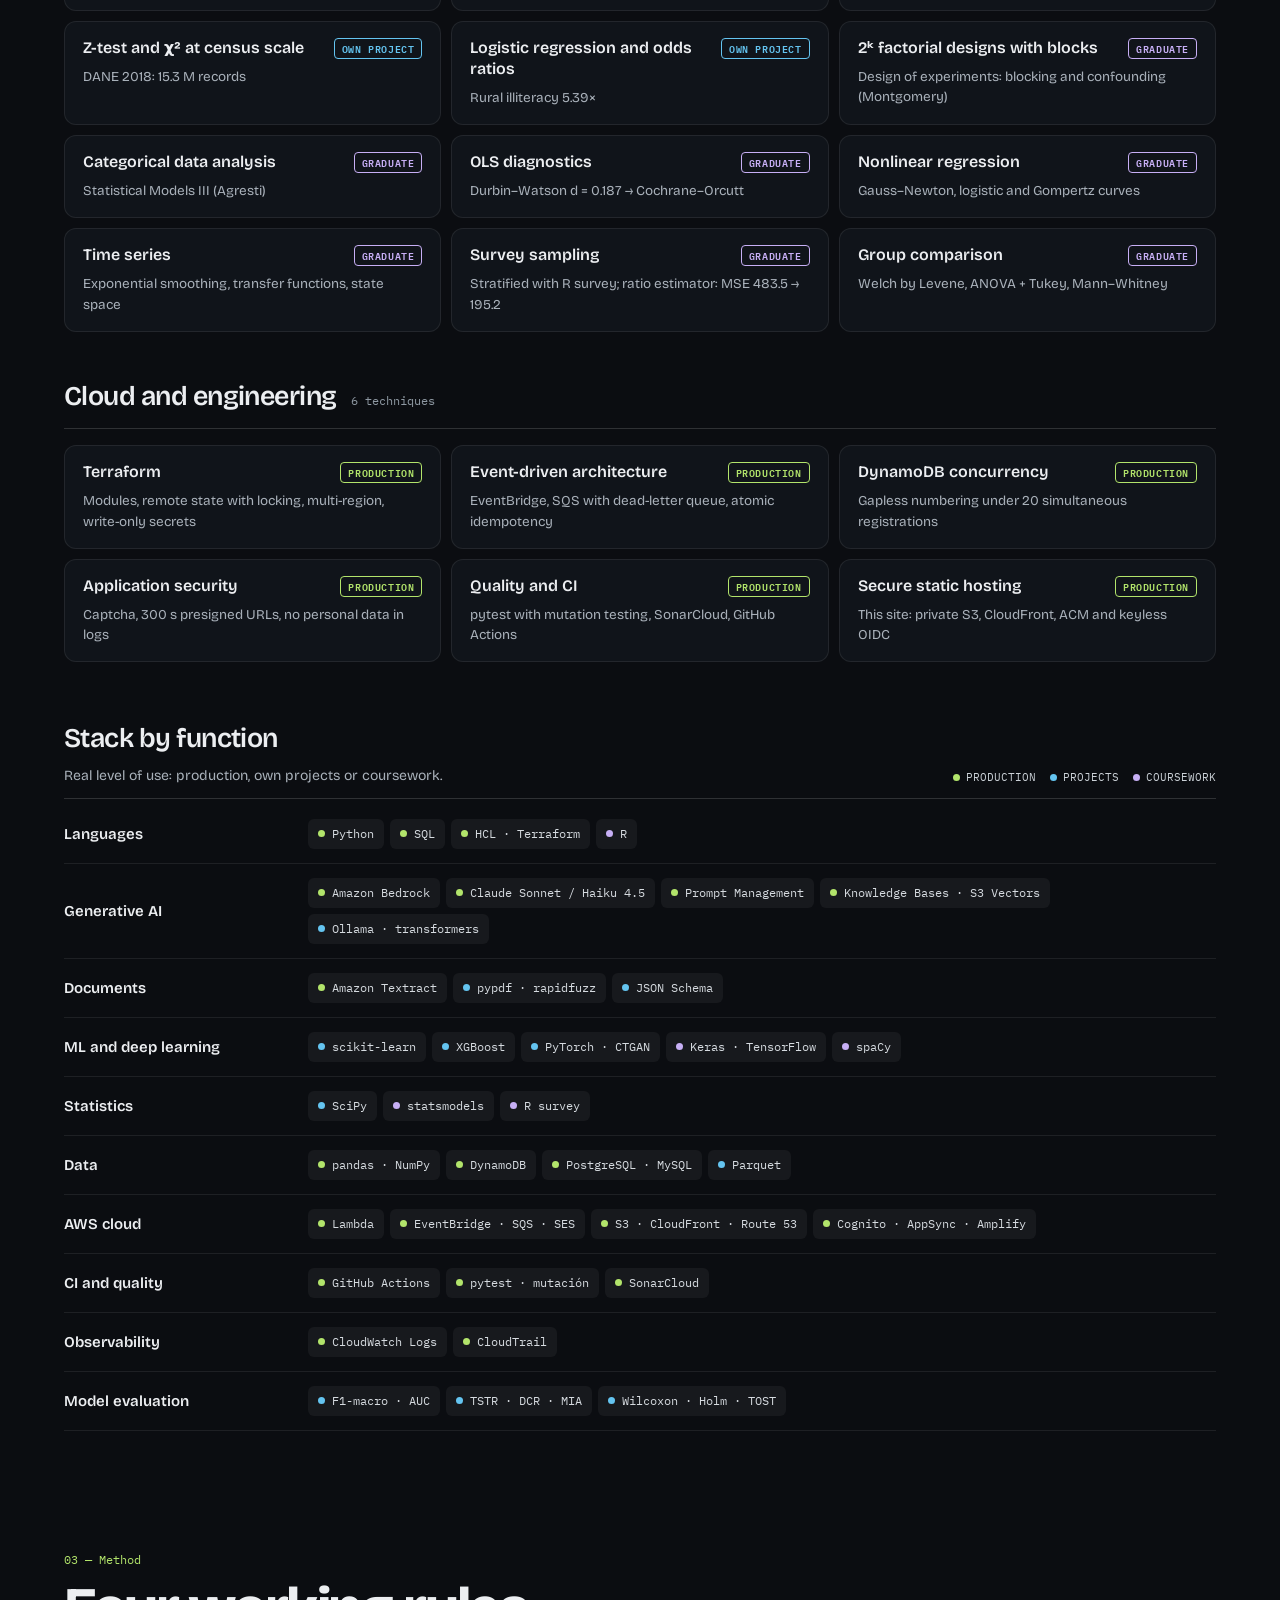
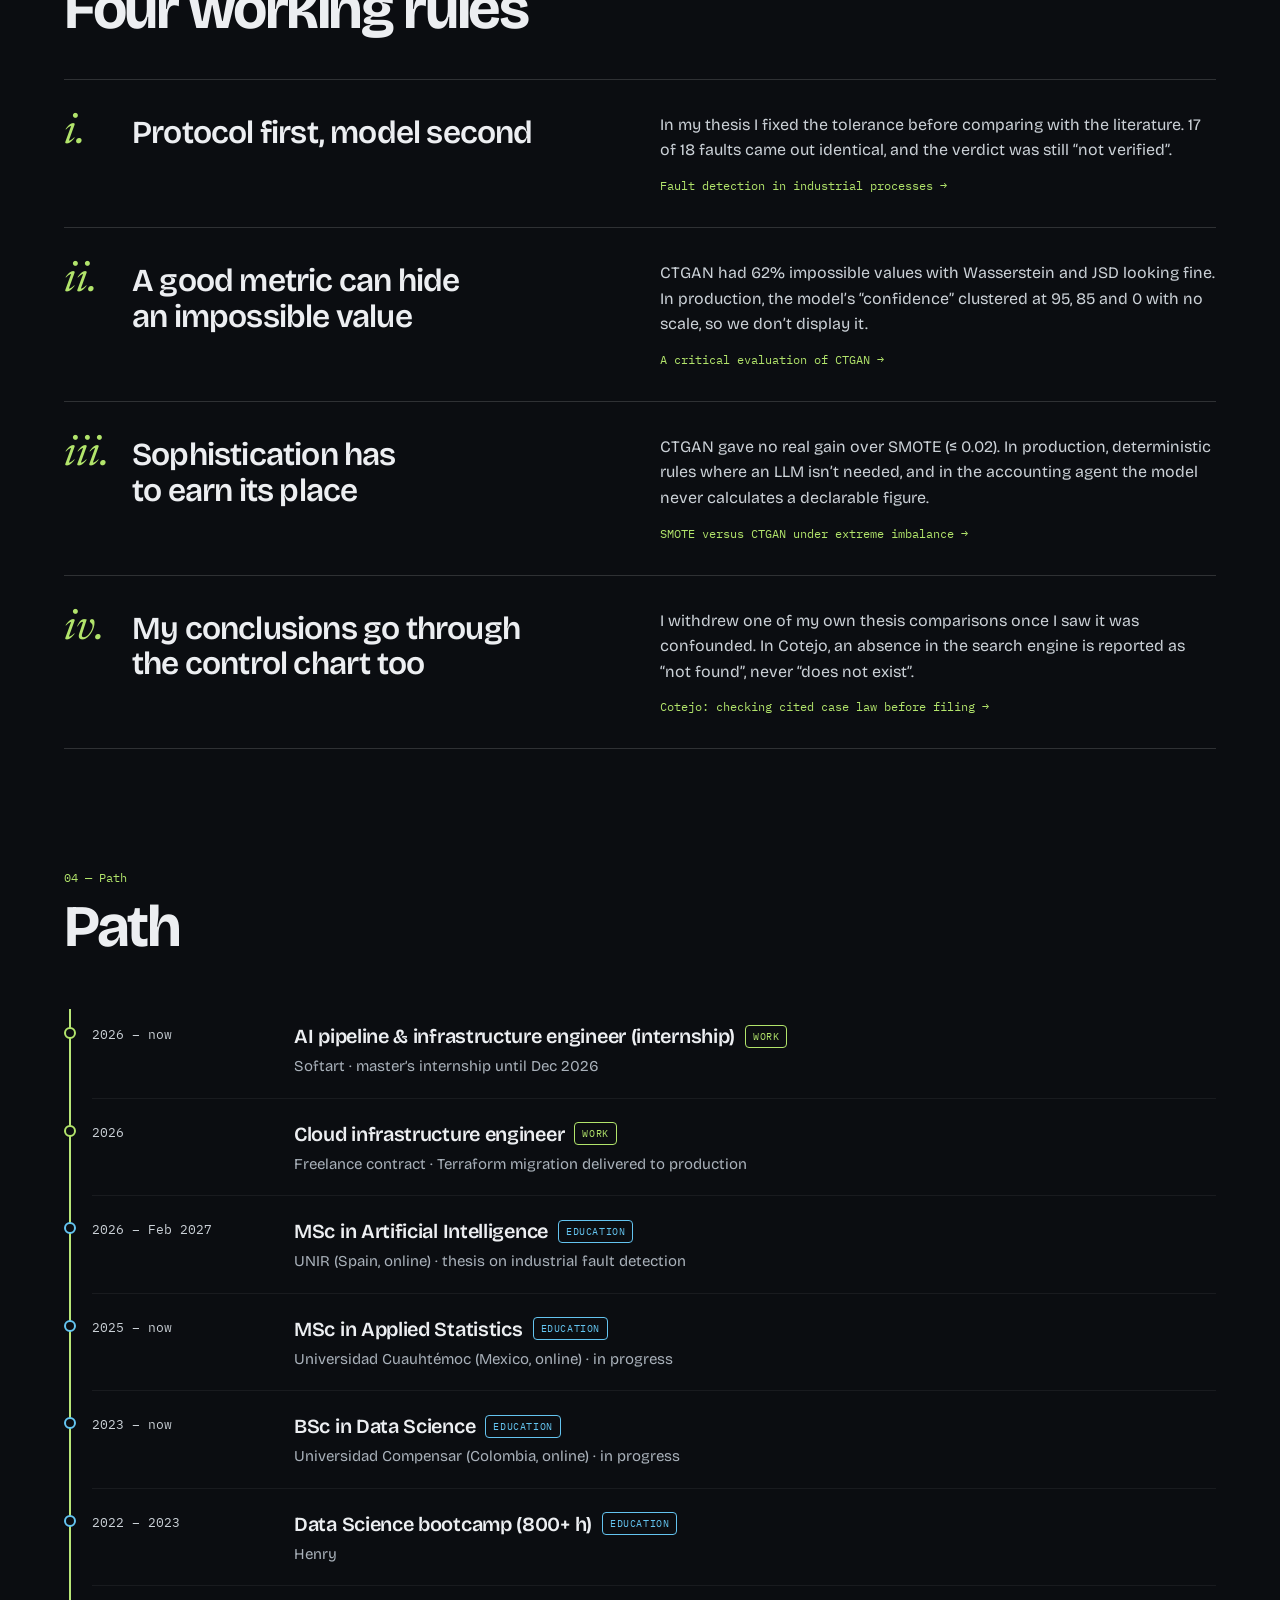
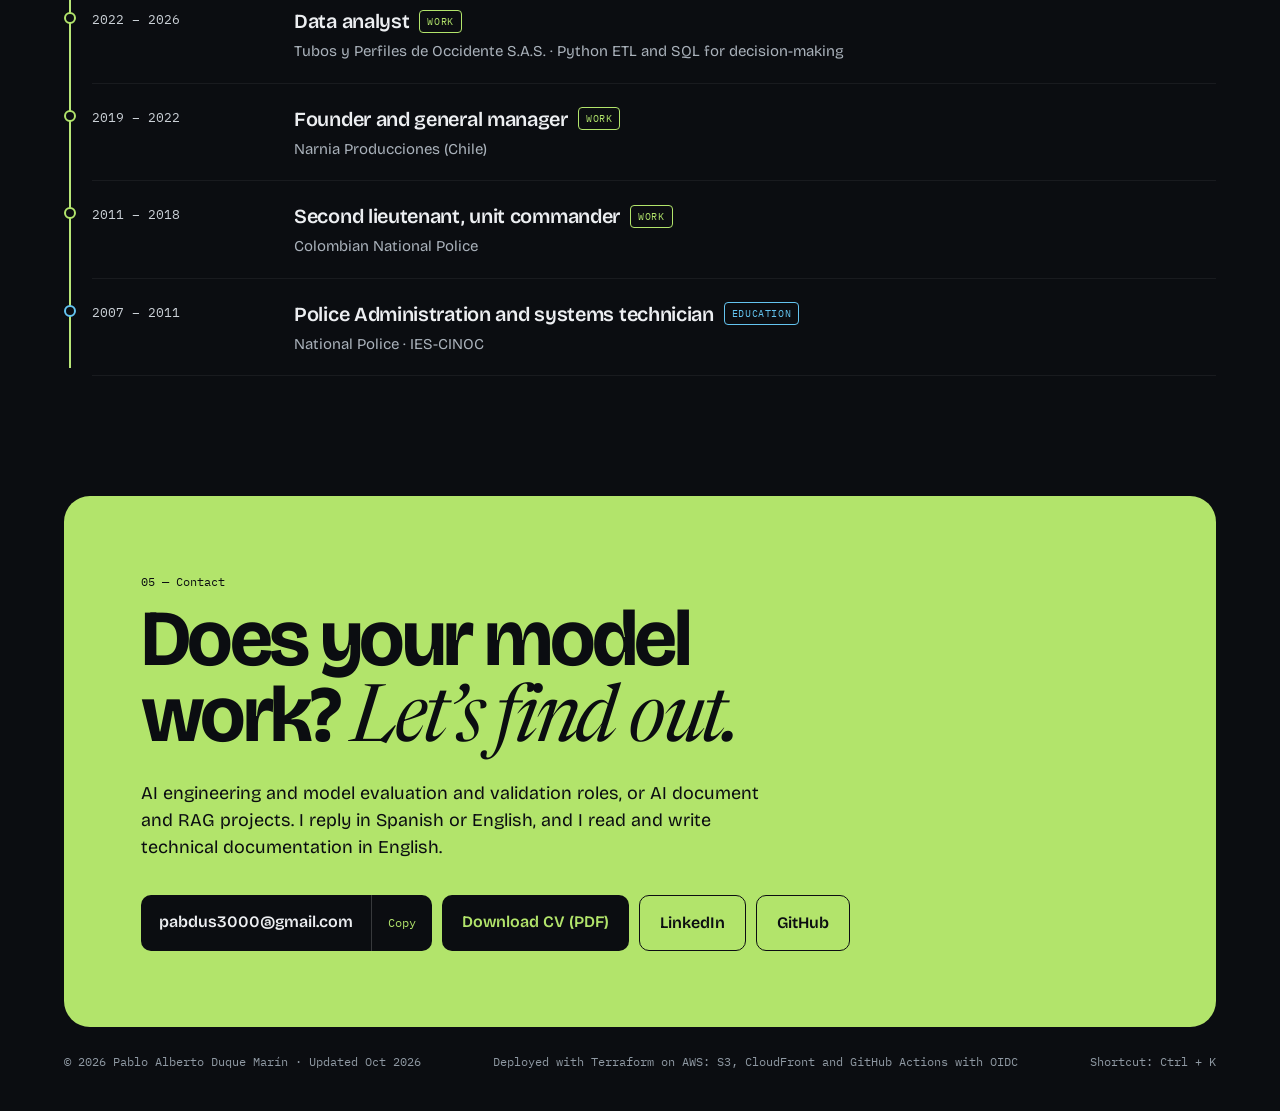
==== commit f295383f: "Hero: titular sin ambigüedad, disponibilidad real y cifras con comparación - H1 «Ingeniero de IA.» (" ====
--- a/site/index.html
+++ b/site/index.html
@@ -3,15 +3,15 @@
 <head>
 <meta charset="utf-8">
 <meta name="viewport" content="width=device-width, initial-scale=1, viewport-fit=cover">
-<title>Pablo Duque Marín · Ingeniero de IA en AWS</title>
-<meta name="description" content="Ingeniero de IA en AWS: IA generativa en producción con Amazon Bedrock, Terraform y pruebas automatizadas, y estadística para demostrar que funciona. Caldas, Colombia · remoto.">
+<title>Pablo Duque Marín · Ingeniero de IA · AWS, Bedrock y estadística</title>
+<meta name="description" content="Ingeniero de IA: IA generativa en producción con Amazon Bedrock, Terraform y pruebas automatizadas, y estadística para demostrar que funciona. Caldas, Colombia · remoto.">
 <link rel="canonical" href="https://pabloduque.dev/">
 <meta name="theme-color" content="#0b0d11">
 <meta name="color-scheme" content="dark">
 <meta property="og:type" content="website">
 <meta property="og:url" content="https://pabloduque.dev/">
-<meta property="og:title" content="Pablo Duque Marín · Ingeniero de IA en AWS">
-<meta property="og:description" content="IA generativa en producción, con estadística para demostrar que funciona: 53 s del documento al dictamen, 131 recursos migrados sin diferencias.">
+<meta property="og:title" content="Pablo Duque Marín · Ingeniero de IA · AWS, Bedrock y estadística">
+<meta property="og:description" content="Llevo IA generativa a producción sobre AWS y demuestro con estadística que funciona: 100 % de campos exactos (67 % con reglas) y 0 falsos rechazos en 500 sentencias reales.">
 <meta property="og:image" content="https://pabloduque.dev/og.png">
 <meta property="og:locale" content="es_CO">
 <meta property="og:locale:alternate" content="en_US">
@@ -87,7 +87,9 @@
 .hero-grid{display:grid;grid-template-columns:repeat(auto-fit,minmax(min(100%,420px),1fr));gap:28px 56px;margin-top:40px;align-items:start}
 .lead p{margin:0 0 12px;font-size:19px;line-height:1.6;color:var(--ink2);max-width:600px;text-wrap:pretty}
 .hero-stats{display:grid;grid-template-columns:repeat(3,minmax(0,1fr));gap:0;border-top:1px solid var(--line2);border-bottom:1px solid var(--line2)}
-.hstat{padding:18px 14px 18px 0}
+.hstat{display:flex;flex-direction:column;align-items:flex-start;text-align:left;padding:18px 14px 18px 0;border:0;background:none}
+.hstat-go{margin-top:10px;font-family:var(--mono);font-size:12px;color:var(--ink3);transition:color .2s}
+.hstat:hover .hstat-go,.hstat:focus-visible .hstat-go{color:var(--lime)}
 .hstat+.hstat{padding-left:16px;border-left:1px solid var(--line)}
 .hstat-v{font-size:clamp(30px,3.2vw,46px);font-weight:700;letter-spacing:-.04em;line-height:1;color:var(--ink);font-variant-numeric:tabular-nums;white-space:nowrap}
 .hstat-l{margin-top:8px;font-size:13px;line-height:1.4;color:#a9b1ba}
@@ -388,16 +390,16 @@
 
 <main>
   <header id="top" class="hero">
-    <div class="pill"><i></i><span data-k="pill">Disponible para roles y proyectos de ingeniería de IA · remoto</span></div>
-    <h1 class="title" data-k="h1">Ingeniero de IA en AWS.</h1>
-    <p class="title-b" data-k="h1b">Llevo IA generativa a producción y demuestro con estadística que funciona.</p>
+    <div class="pill"><i></i><span data-k="pill">Disponible: freelance ahora · tiempo completo desde ene. 2027 · remoto</span></div>
+    <h1 class="title" data-k="h1">Ingeniero de IA.</h1>
+    <p class="title-b" data-k="h1b">Llevo IA generativa a producción sobre AWS y demuestro con estadística que funciona.</p>
 
     <div class="hero-grid">
       <div>
         <div class="lead" id="lead"><p>Diseño pipelines de documentos, RAG y agentes sobre Amazon Bedrock, con infraestructura en Terraform y pruebas automatizadas.</p><p>Mido si funcionan con protocolos fijados antes de ver los datos, y publico también los resultados negativos.</p></div>
         <div class="ctas">
-          <a class="btn-lime" href="Pablo_Duque_CV.pdf" download data-k="cvLong">Descargar CV (PDF)</a>
-          <a class="btn-line" href="#trabajo"><span data-k="ctaWork">Ver casos</span>&nbsp;→</a>
+          <a class="btn-lime" href="#trabajo"><span data-k="ctaWork">Ver casos</span>&nbsp;→</a>
+          <a class="btn-line" href="Pablo_Duque_CV.pdf" download data-k="cvLong">Descargar CV (PDF)</a>
         </div>
       </div>
       <div>
@@ -409,7 +411,7 @@
             <button data-copy data-k-aria="copyAria" aria-label="Copiar correo">pabdus3000@gmail.com</button>
           </div>
         </div>
-        <div class="hire"><b data-k="hire">Caldas, Colombia · remoto (UTC−5) · español nativo, inglés B1–B2</b><br><span data-k="edu">Máster en IA, UNIR (finaliza feb. 2027) · Maestría en Estadística Aplicada, U. Cuauhtémoc (en curso) · Prácticas en Softart hasta dic. 2026</span></div>
+        <div class="hire"><b data-k="hire">Caldas, Colombia · remoto (UTC−5)</b><br><span data-k="edu">Máster en IA, UNIR (finaliza feb. 2027) · Maestría en Estadística Aplicada, U. Cuauhtémoc (en curso) · Prácticas en Softart hasta dic. 2026</span></div>
       </div>
     </div>
 
@@ -473,7 +475,7 @@
     <div class="cbox" data-reveal>
       <div class="kicker" data-k="contactKicker">05 — Contacto</div>
       <h2 id="ct-title"><span data-k="ctA">¿Tu modelo funciona?</span> <em data-k="ctB">Averigüémoslo.</em></h2>
-      <p data-k="ctSub">Roles de ingeniería de IA, proyectos de documentos con IA, RAG o evaluación de modelos.</p>
+      <p data-k="ctSub">Roles de ingeniería de IA y de evaluación y validación de modelos, o proyectos de documentos con IA y RAG. Respondo en español o en inglés; leo y escribo documentación técnica en inglés.</p>
       <div class="cbtns">
         <div class="mail"><a href="mailto:pabdus3000@gmail.com">pabdus3000@gmail.com</a><button data-copy data-k="copy">Copiar</button></div>
         <a class="cdark" href="Pablo_Duque_CV.pdf" download data-k="cvLong">Descargar CV (PDF)</a>
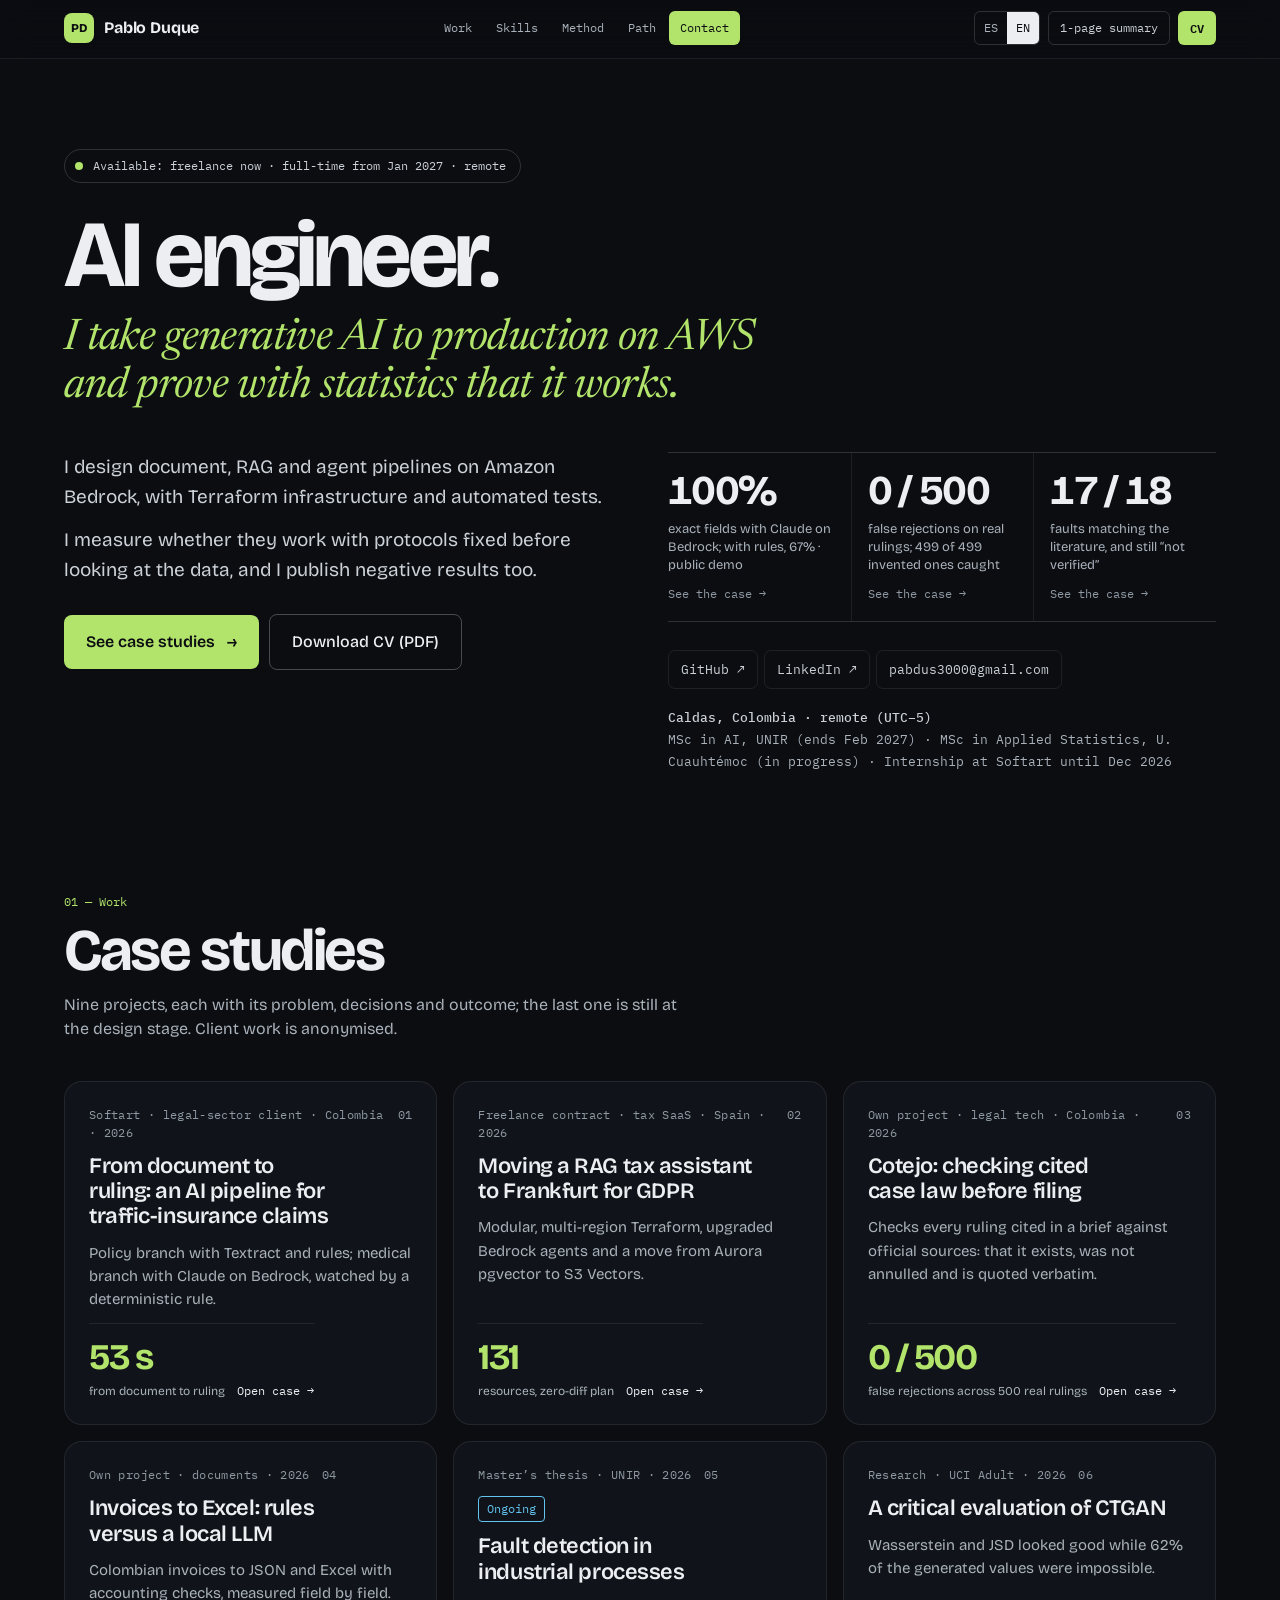
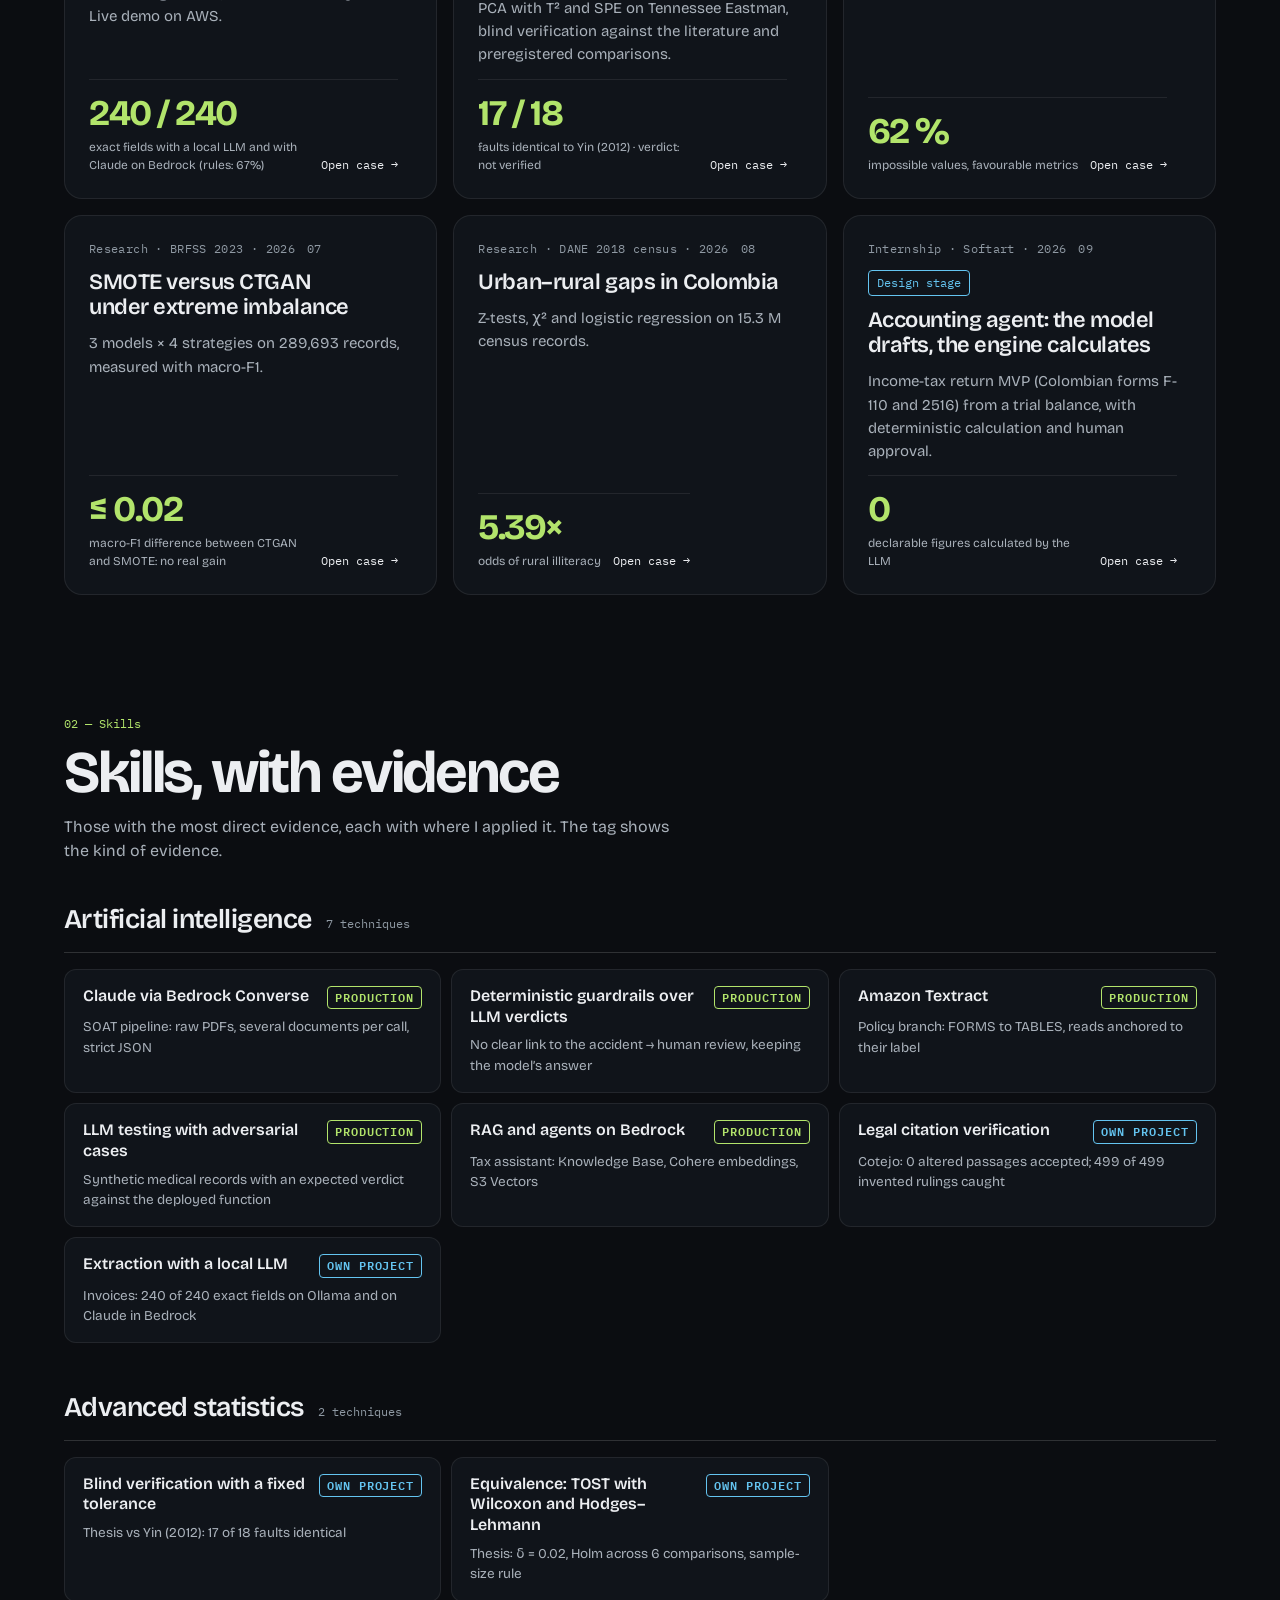
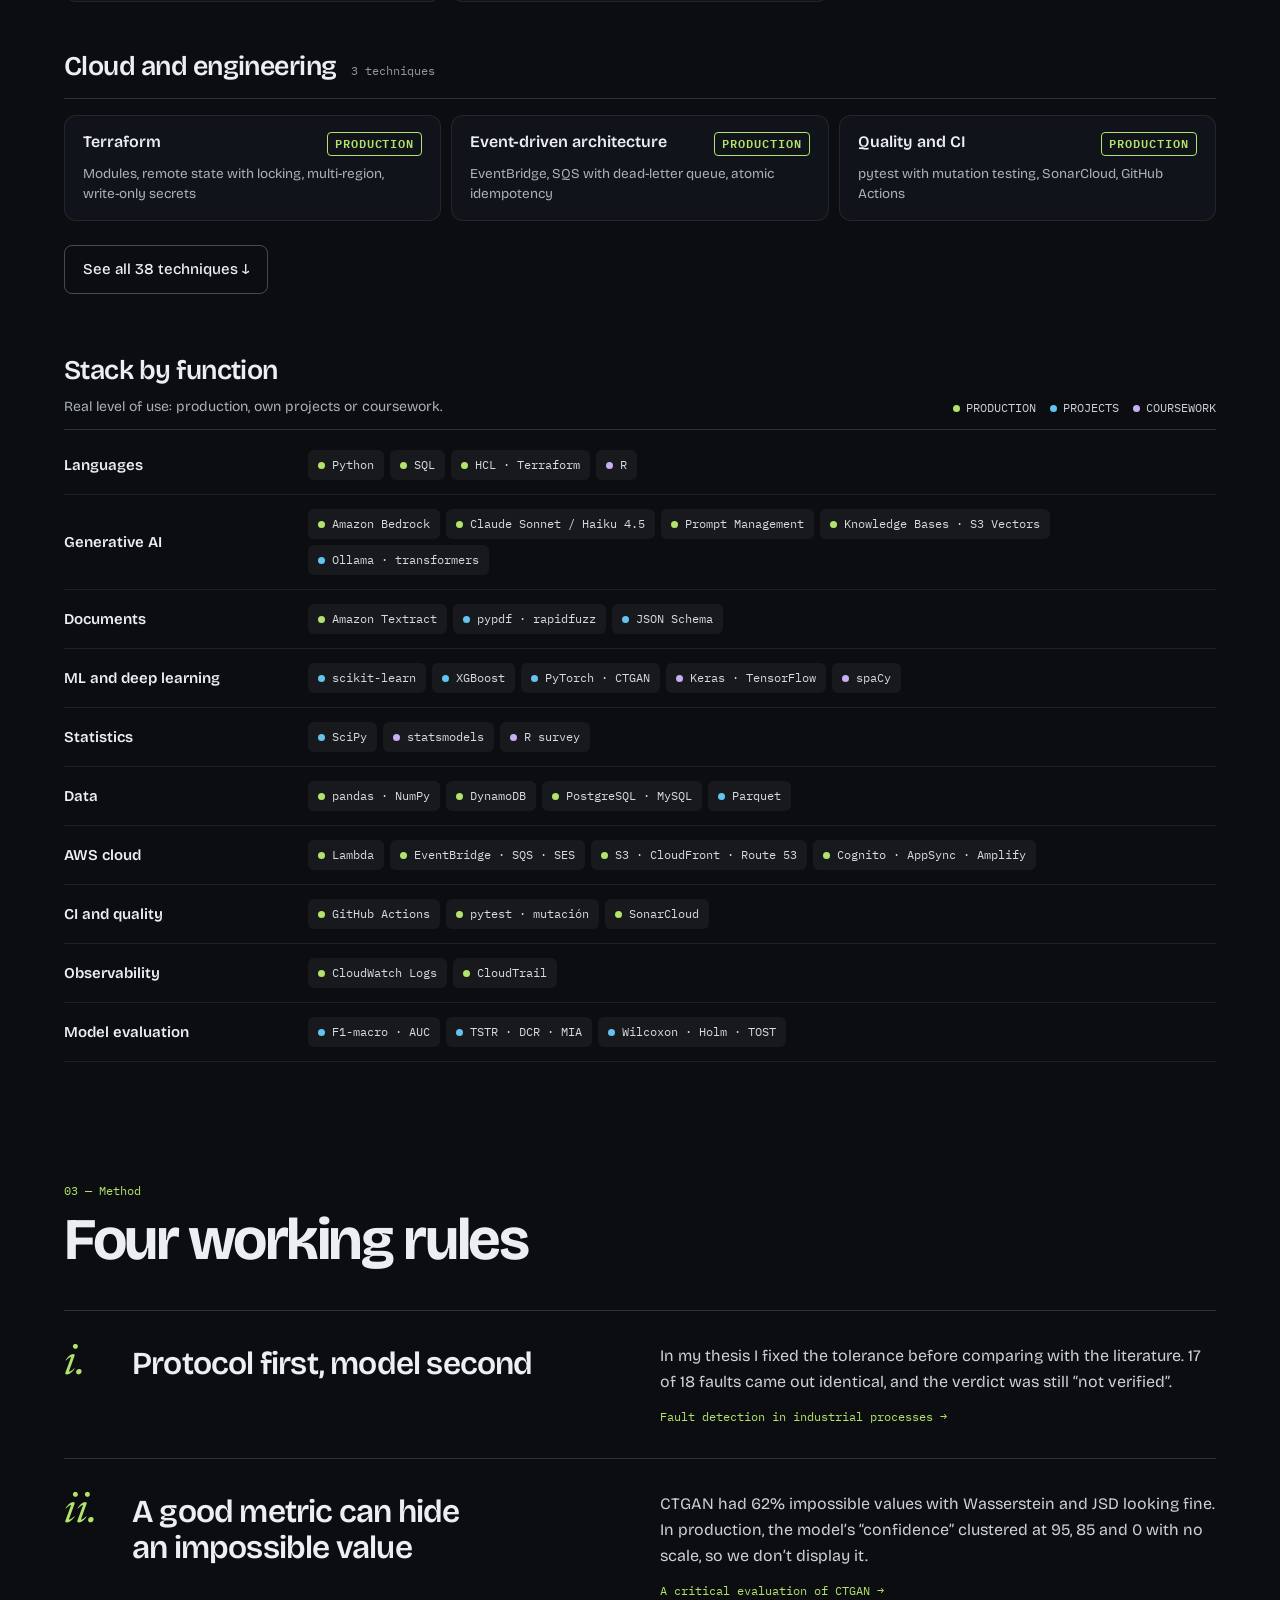
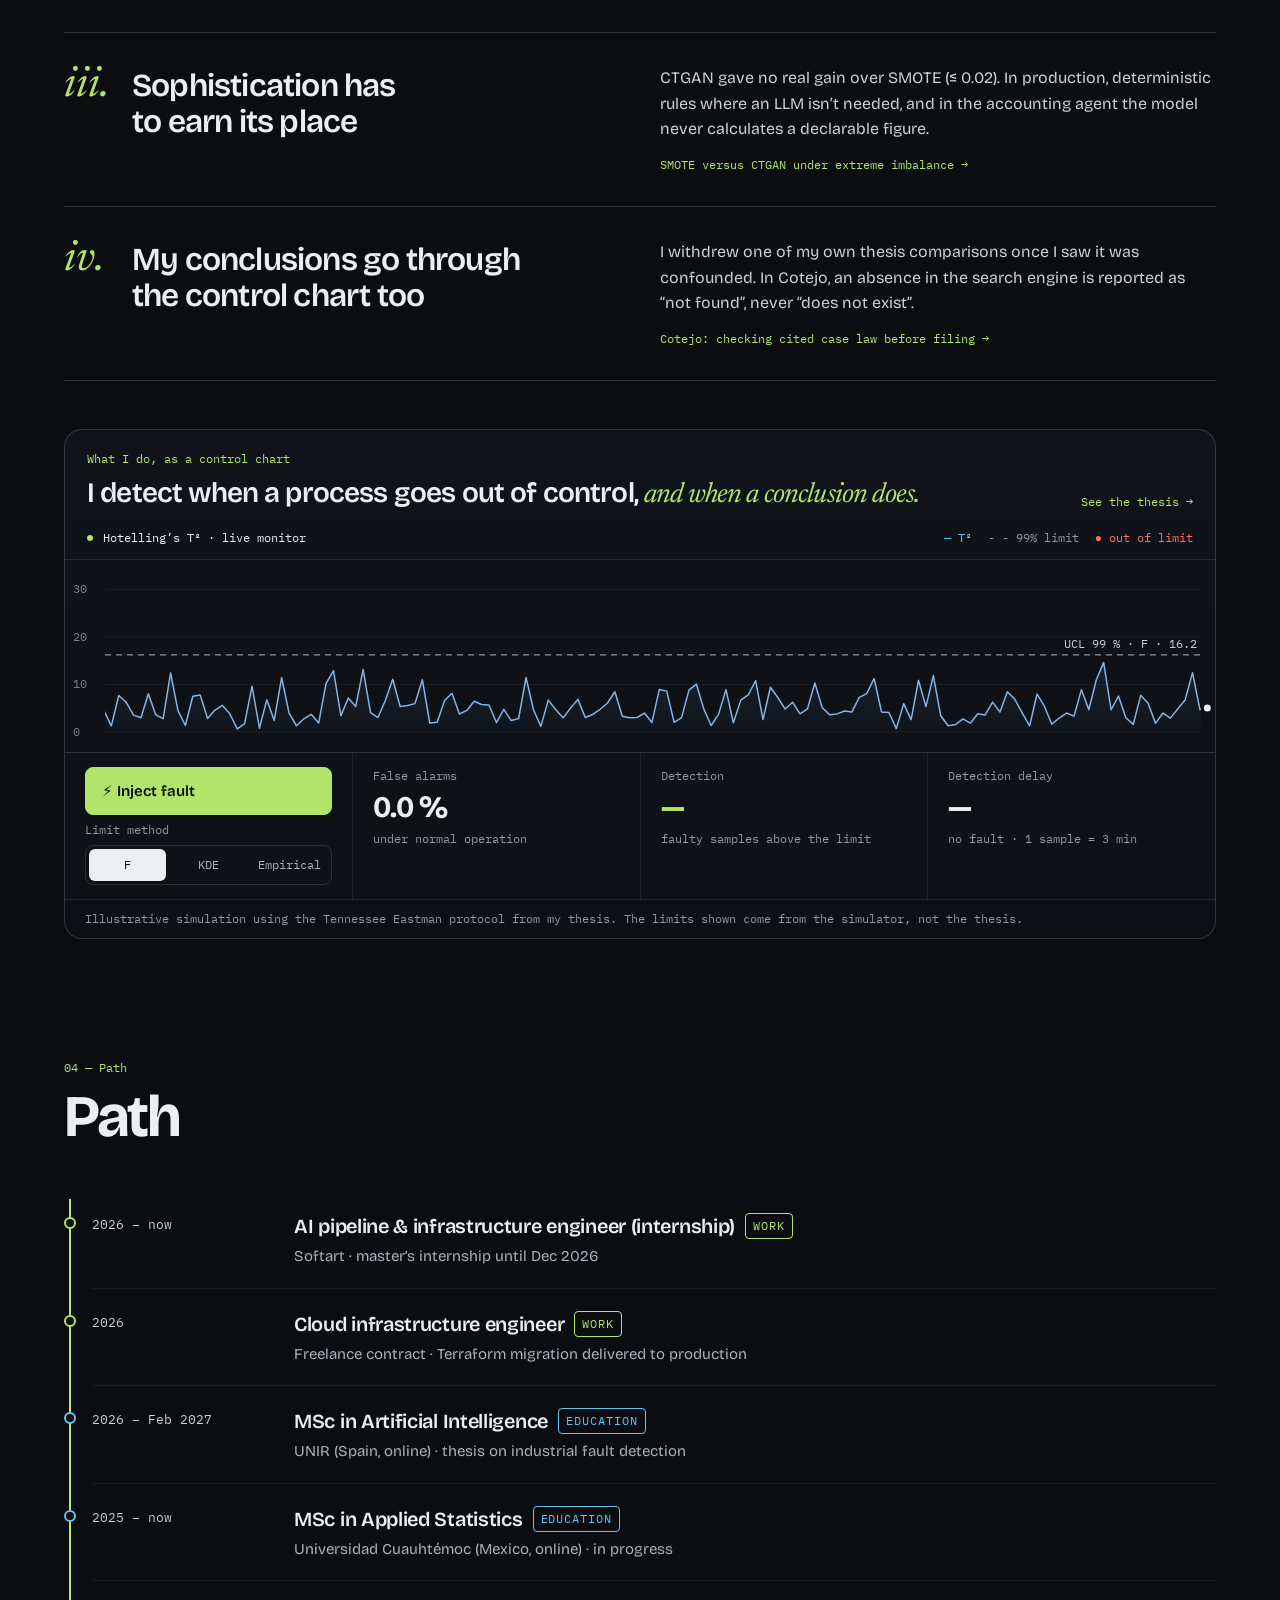
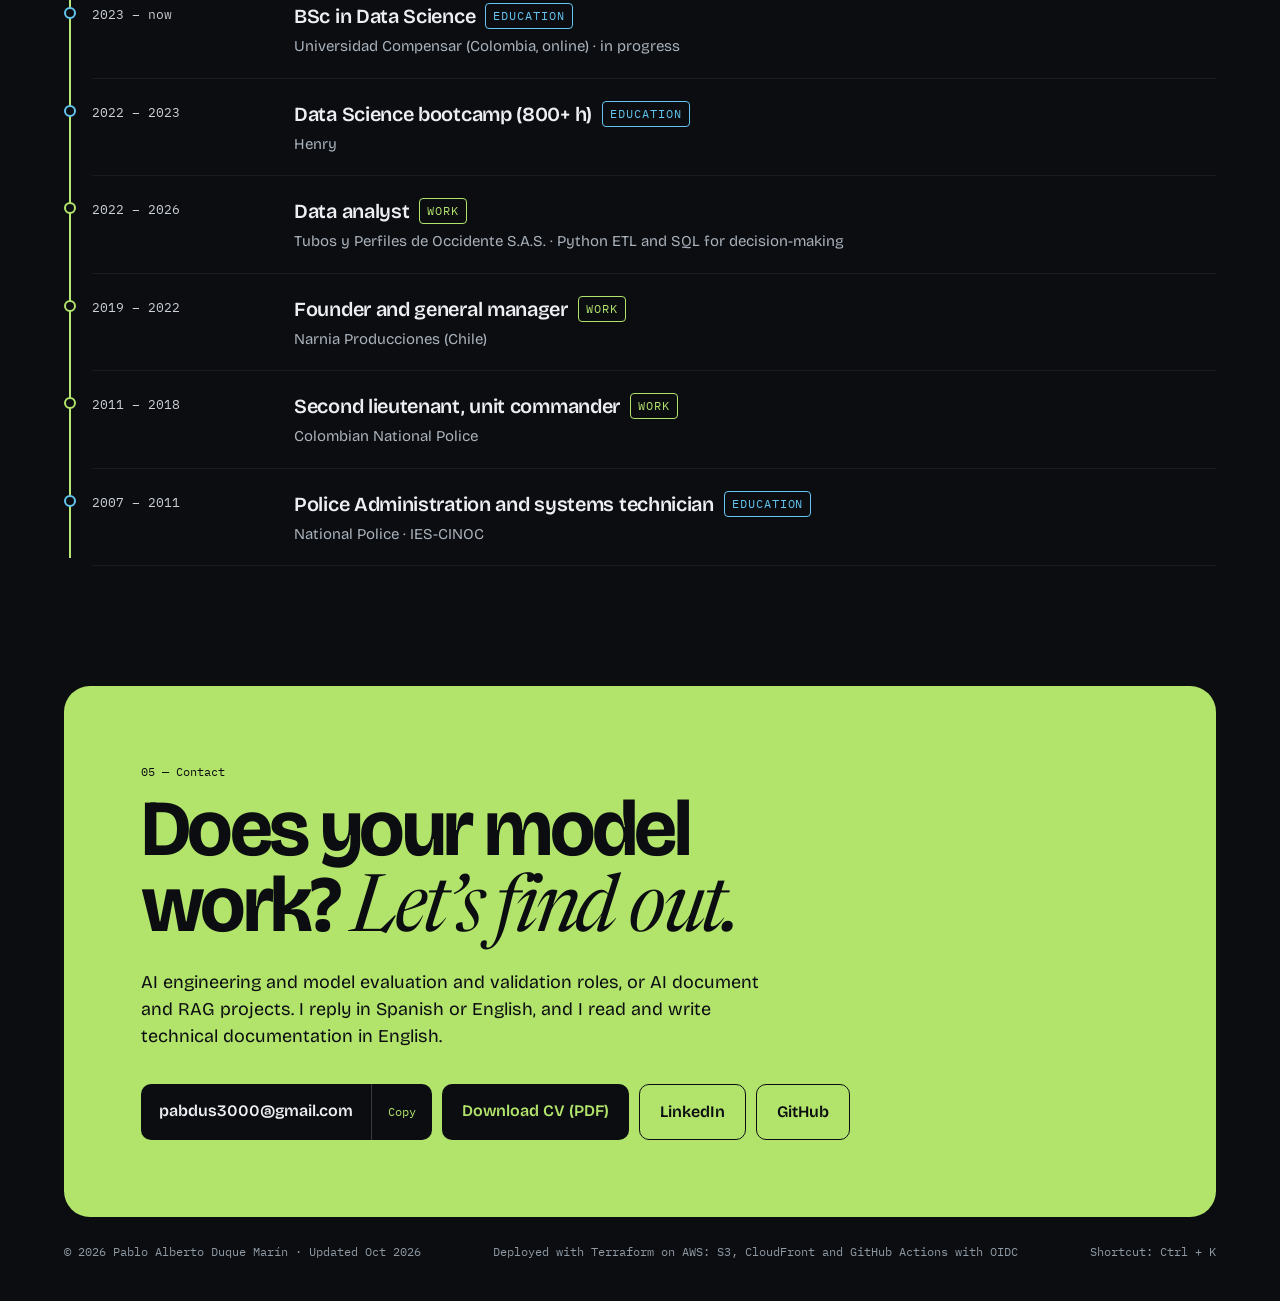
==== commit f4d664e4: "Portada más corta: menú móvil, monitor en Método y competencias destacadas - Menú de secciones bajo " ====
--- a/site/index.html
+++ b/site/index.html
@@ -75,6 +75,14 @@
 .btn-cv{padding:8px 12px;border-radius:6px;background:var(--lime);color:var(--bg);font-weight:600;white-space:nowrap}
 .bar{height:2px;background:var(--lime);transform-origin:left;transform:scaleX(0)}
 @media (max-width:1099px){.nav-links{display:none}}
+.menu-btn{display:none}
+@media (max-width:1099px){.menu-btn{display:inline-flex;align-items:center;gap:6px}}
+.menu-btn[aria-expanded="true"]{background:var(--ink);color:var(--bg);border-color:var(--ink)}
+.mnav{display:flex;flex-direction:column;padding:4px var(--pad) 16px;border-top:1px solid var(--line)}
+.mnav a,.mnav button{display:block;width:100%;padding:13px 2px;border:0;border-bottom:1px solid var(--line);background:none;text-align:left;font-size:19px;font-weight:600;letter-spacing:-.01em}
+.mnav a.on{color:var(--lime)}
+.mnav button{font-family:var(--mono);font-size:14px;font-weight:400;color:var(--ink2);border-bottom:0}
+@media (min-width:1100px){.mnav{display:none!important}}
 @media (max-width:520px){.brand span{display:none}.nav-act .sum-long{display:none}}
 @media (min-width:521px){.nav-act .sum-short{display:none}}
 
@@ -106,47 +114,40 @@
 .hire b{color:var(--ink2);font-weight:500}
 
 /* monitor */
-.mon{margin-top:56px;border:1px solid var(--line2);border-radius:18px;overflow:hidden;background:linear-gradient(180deg,#10141a,#0c0f14)}
-.mon-h{padding:22px 22px 6px}
+.mon{margin-top:48px;border:1px solid var(--line2);border-radius:18px;overflow:hidden;background:linear-gradient(180deg,#10141a,#0c0f14)}
+.mon-h{display:flex;justify-content:space-between;align-items:end;flex-wrap:wrap;gap:12px 24px;padding:20px 22px 6px}
 .kicker{font-family:var(--mono);font-size:12px;color:var(--lime);margin-bottom:10px}
-.mon-title{margin:0;font-weight:600;font-size:clamp(24px,2.8vw,38px);line-height:1.1;letter-spacing:-.03em;text-wrap:balance}
+.mon-title{margin:0;font-weight:600;font-size:clamp(21px,2.2vw,30px);line-height:1.1;letter-spacing:-.03em;text-wrap:balance}
 .mon-title em{font-family:var(--serif);font-style:italic;font-weight:400;color:var(--lime)}
 .mon-sub{display:flex;justify-content:space-between;flex-wrap:wrap;gap:10px;padding:12px 22px;border-bottom:1px solid var(--line);font-family:var(--mono);font-size:12px;color:var(--ink3)}
 .mon-sub .live{display:flex;gap:10px;align-items:center;color:var(--ink)}
-.mon-sub .live i{width:6px;height:6px;border-radius:50%;background:#ff6b5a;animation:pulse 1.2s infinite}
-.mon-sub .live i.on{background:var(--lime)}
+.mon-sub .live i{width:6px;height:6px;border-radius:50%;background:var(--lime);animation:pulse 1.2s infinite}
+.mon-sub .live i.on{background:var(--red)}
 .legend{display:flex;gap:16px;flex-wrap:wrap}
-#hero-canvas{display:block;width:100%;height:clamp(220px,26vw,330px)}
+#mon-canvas{display:block;width:100%;height:clamp(150px,15vw,200px)}
 .mon-ctrl{display:grid;grid-template-columns:repeat(auto-fit,minmax(min(100%,220px),1fr));gap:1px;background:var(--line);border-top:1px solid var(--line)}
-.mon-ctrl>div{padding:18px 20px;background:var(--s2);display:flex;flex-direction:column;gap:6px}
+.mon-ctrl>div{padding:14px 20px;background:var(--s2);display:flex;flex-direction:column;gap:6px}
 #fault-btn{padding:12px 16px;border-radius:8px;border:1px solid var(--lime);background:var(--lime);color:var(--bg);font-weight:600;font-size:15px;text-align:left}
 #fault-btn.on{background:transparent;color:var(--ink);border-color:rgba(255,255,255,.25)}
-.lbl{font-family:var(--mono);font-size:11px;color:var(--ink3)}
+.lbl{font-family:var(--mono);font-size:12px;color:var(--ink3)}
 .seg{display:flex;gap:4px;padding:3px;border:1px solid rgba(255,255,255,.12);border-radius:8px}
 .seg button{flex:1;padding:7px 6px;border:0;border-radius:6px;background:transparent;color:#a9b1ba;font-family:var(--mono);font-size:12px}
 .seg button.on{background:var(--ink);color:var(--bg)}
-.read{font-size:38px;font-weight:700;letter-spacing:-.03em;line-height:1.1;font-variant-numeric:tabular-nums}
+.read{font-size:30px;font-weight:700;letter-spacing:-.03em;line-height:1.1;font-variant-numeric:tabular-nums}
 .read.lime{color:var(--lime)}
-.mon-note{padding:10px 20px;border-top:1px solid var(--line);font-family:var(--mono);font-size:11px;color:var(--ink3)}
+.mon-note{padding:10px 20px;border-top:1px solid var(--line);font-family:var(--mono);font-size:12px;color:var(--ink3)}
 
 /* secciones */
 section.sec{padding:clamp(80px,10vw,120px) var(--pad) 0;scroll-margin-top:60px}
 .h2{margin:0 0 12px;font-size:clamp(34px,4.6vw,62px);font-weight:700;letter-spacing:-.04em;line-height:1.02;text-wrap:balance}
 .sub{margin:0 0 40px;font-size:16px;color:#a9b1ba;max-width:620px}
-.ev-grid{display:grid;grid-template-columns:repeat(auto-fit,minmax(min(100%,300px),1fr));gap:14px}
-.ev{display:flex;flex-direction:column;gap:12px;text-align:left;padding:24px;border:1px solid var(--line);border-radius:16px;background:var(--s1);transition:border-color .25s,background .25s}
-.ev:hover{border-color:rgba(195,230,95,.5);background:var(--s3)}
-.ev-v{font-size:clamp(40px,4.4vw,60px);font-weight:700;letter-spacing:-.045em;line-height:1;color:var(--lime);font-variant-numeric:tabular-nums}
-.ev-r{font-size:15px;line-height:1.5;color:var(--ink2)}
-.ev-d{font-size:15px;line-height:1.45;font-weight:600;color:var(--ink);padding-top:12px;border-top:1px solid var(--line)}
-.ev-go{font-family:var(--mono);font-size:12px;color:var(--ink3)}
 
 /* casos */
 .cases{display:grid;grid-template-columns:repeat(auto-fill,minmax(min(100%,330px),1fr));gap:16px}
 .card{display:flex;flex-direction:column;gap:12px;text-align:left;padding:24px;border:1px solid var(--line);border-radius:18px;background:var(--s1);min-height:300px;transition:border-color .25s,background .25s}
 .card:hover{border-color:rgba(195,230,95,.55);background:var(--s3)}
-.card-meta{display:flex;justify-content:space-between;gap:12px;font-family:var(--mono);font-size:11px;letter-spacing:.03em;color:var(--ink3)}
-.badge{align-self:flex-start;font-family:var(--mono);font-size:11px;padding:3px 8px;border-radius:4px;border:1px solid var(--blue);color:var(--blue)}
+.card-meta{display:flex;justify-content:space-between;gap:12px;font-family:var(--mono);font-size:12px;letter-spacing:.03em;color:var(--ink3)}
+.badge{align-self:flex-start;font-family:var(--mono);font-size:12px;padding:3px 8px;border-radius:4px;border:1px solid var(--blue);color:var(--blue)}
 .card-title{font-size:22px;line-height:1.15;font-weight:600;letter-spacing:-.02em;text-wrap:balance}
 .card-sum{font-size:15px;line-height:1.55;color:#a9b1ba;flex:1}
 .card-foot{display:flex;justify-content:space-between;align-items:end;gap:12px;padding-top:16px;border-top:1px solid var(--line)}
@@ -159,7 +160,7 @@
 .filters{display:flex;gap:6px;flex-wrap:wrap}
 .chip{display:flex;gap:8px;align-items:center;padding:8px 14px;border-radius:999px;border:1px solid var(--line2);background:transparent;color:#d6dbe0;font-size:14px}
 .chip i{width:7px;height:7px;border-radius:50%}
-.chip small{font-family:var(--mono);font-size:11px;opacity:.7}
+.chip small{font-family:var(--mono);font-size:12px;opacity:.7}
 .chip.on{background:var(--ink);color:var(--bg);border-color:var(--ink)}
 .blocks{display:flex;flex-direction:column;gap:44px}
 .sblock-h{display:flex;align-items:baseline;gap:14px;margin-bottom:16px;padding-bottom:12px;border-bottom:1px solid var(--line2)}
@@ -168,13 +169,14 @@
 .sgrid{display:grid;grid-template-columns:repeat(auto-fill,minmax(min(100%,290px),1fr));gap:10px}
 .skill{padding:16px 18px;border-radius:12px;background:var(--s1);border:1px solid var(--line);display:flex;flex-direction:column;gap:8px}
 .skill-h{display:flex;justify-content:space-between;gap:10px;align-items:start;font-size:16px;font-weight:600;line-height:1.3}
-.skill-h em{flex:none;font-style:normal;font-family:var(--mono);font-size:10px;letter-spacing:.06em;padding:3px 7px;border-radius:4px;color:var(--k);border:1px solid var(--k)}
+.skill-h em{flex:none;font-style:normal;font-family:var(--mono);font-size:12px;letter-spacing:.08em;padding:3px 7px;border-radius:4px;color:var(--k);border:1px solid var(--k)}
 .skill-e{font-size:13.5px;line-height:1.5;color:#a9b1ba}
+.sk-more{margin-top:24px;padding:12px 18px;font-size:15px}
 .stack-wrap{margin-top:56px}
 .stack-wrap h3{margin:0 0 6px;font-size:27px;font-weight:600;letter-spacing:-.02em}
 .stack-top{display:flex;justify-content:space-between;align-items:end;flex-wrap:wrap;gap:12px;padding-bottom:12px;border-bottom:1px solid var(--line2);margin-bottom:6px}
 .stack-top p{margin:0;font-size:14px;color:#a9b1ba}
-.stack-legend{display:flex;gap:14px;flex-wrap:wrap;font-family:var(--mono);font-size:11px;color:var(--ink2)}
+.stack-legend{display:flex;gap:14px;flex-wrap:wrap;font-family:var(--mono);font-size:12px;color:var(--ink2)}
 .stack-legend span{display:flex;gap:6px;align-items:center}
 .stack-legend i,.tool i{width:7px;height:7px;border-radius:50%;background:var(--k);flex:none}
 .srow{display:grid;grid-template-columns:minmax(150px,220px) minmax(0,1fr);gap:8px 24px;padding:14px 0;border-bottom:1px solid var(--line);align-items:center}
@@ -202,7 +204,7 @@
 .tl-y{font-family:var(--mono);font-size:13px;color:var(--ink2);padding-top:4px}
 .tl-h{display:flex;gap:10px;align-items:center;flex-wrap:wrap}
 .tl-h h3{margin:0;font-size:20px;font-weight:600;letter-spacing:-.015em}
-.tl-h em{font-style:normal;font-family:var(--mono);font-size:10px;letter-spacing:.06em;padding:3px 7px;border-radius:4px;color:var(--k);border:1px solid var(--k)}
+.tl-h em{font-style:normal;font-family:var(--mono);font-size:12px;letter-spacing:.08em;padding:3px 7px;border-radius:4px;color:var(--k);border:1px solid var(--k)}
 .tl-o{margin-top:4px;font-size:15px;color:#a9b1ba}
 @media (max-width:620px){.tl li{grid-template-columns:minmax(0,1fr)}}
 
@@ -237,11 +239,11 @@
 .viz-top>div{display:flex;align-items:baseline;gap:10px;flex-wrap:wrap}
 .big{font-size:50px;font-weight:700;letter-spacing:-.04em;line-height:1;color:var(--lime);font-variant-numeric:tabular-nums}
 .mono-s{font-family:var(--mono);font-size:12px;color:#a9b1ba}
-.viz-note{margin-top:14px;font-family:var(--mono);font-size:11px;color:var(--ink3);line-height:1.6}
+.viz-note{margin-top:14px;font-family:var(--mono);font-size:12px;color:var(--ink3);line-height:1.6}
 .flow{display:flex;flex-wrap:wrap;align-items:center;gap:10px}
 .node{flex:1 1 130px;padding:14px;border-radius:10px;border:1px solid rgba(255,255,255,.12);transition:border-color .35s,background .35s,color .35s}
 .node b{display:block;font-size:15px;font-weight:600}
-.node small{display:block;font-family:var(--mono);font-size:11px;color:#a9b1ba;margin-top:4px}
+.node small{display:block;font-family:var(--mono);font-size:12px;color:#a9b1ba;margin-top:4px}
 .node.lit{border-color:var(--lime)}
 .node.cur{background:rgba(195,230,95,.1)}
 .node.done{background:var(--lime);color:var(--bg)}
@@ -267,7 +269,7 @@
 .hbar-t div{height:100%;border-radius:6px;background:var(--blue);transition:width .8s cubic-bezier(.2,.8,.2,1)}
 .hbar b{font-size:20px;font-weight:700;letter-spacing:-.02em;text-align:right;font-variant-numeric:tabular-nums}
 .stress-h,.stress-r{display:grid;grid-template-columns:76px minmax(0,1fr) 70px 70px;gap:12px;align-items:center}
-.stress-h{font-family:var(--mono);font-size:11px;color:var(--ink3);margin-bottom:8px}
+.stress-h{font-family:var(--mono);font-size:12px;color:var(--ink3);margin-bottom:8px}
 .stress-h span:nth-child(3),.stress-h span:nth-child(4){text-align:right}
 .stress-r{margin-bottom:8px;font-size:14px}
 .stress-r .hbar-t{height:18px}
@@ -289,7 +291,7 @@
 .switch i.on{background:var(--lime)}.switch i.on::after{left:21px}
 .hist{display:flex;align-items:flex-end;gap:4px;height:160px;border-bottom:1px solid rgba(255,255,255,.2)}
 .hist div{flex:1;border-radius:3px 3px 0 0;transition:height .6s cubic-bezier(.2,.8,.2,1),background .4s}
-.hist-ax{display:flex;justify-content:space-between;margin-top:8px;font-family:var(--mono);font-size:11px;color:var(--ink3)}
+.hist-ax{display:flex;justify-content:space-between;margin-top:8px;font-family:var(--mono);font-size:12px;color:var(--ink3)}
 .pills{display:flex;gap:8px;flex-wrap:wrap;margin-top:16px;font-family:var(--mono);font-size:12px}
 .pills span{padding:5px 9px;border-radius:5px;background:rgba(255,255,255,.06)}
 .pills .muted{background:none;color:var(--ink3)}
@@ -318,7 +320,7 @@
 .cols ul.dot li::before{content:"●";color:var(--lime);font-size:11px;padding-top:4px}
 .dlg-foot{display:flex;justify-content:space-between;align-items:center;gap:16px;flex-wrap:wrap;margin-top:38px;padding-top:22px;border-top:1px solid var(--line)}
 .tags{display:flex;gap:6px;flex-wrap:wrap}
-.tags span{font-family:var(--mono);font-size:11px;padding:5px 9px;background:rgba(255,255,255,.06);border-radius:5px;color:#c3c9d0}
+.tags span{font-family:var(--mono);font-size:12px;padding:5px 9px;background:rgba(255,255,255,.06);border-radius:5px;color:#c3c9d0}
 .dlg-nav{display:flex;gap:8px;flex-wrap:wrap;align-items:center}
 .tagbox{padding:10px 14px;border-radius:8px;border:1px solid var(--line2);font-family:var(--mono);font-size:12px;color:#a9b1ba}
 
@@ -329,9 +331,9 @@
 .pal-list{max-height:52vh;overflow-y:auto;padding:6px}
 .pal-list button{display:flex;justify-content:space-between;gap:12px;width:100%;padding:12px 14px;border:0;border-radius:8px;background:transparent;text-align:left;font-size:15px}
 .pal-list button.on{background:rgba(195,230,95,.14)}
-.pal-list small{font-family:var(--mono);font-size:11px;color:var(--ink3);white-space:nowrap}
+.pal-list small{font-family:var(--mono);font-size:12px;color:var(--ink3);white-space:nowrap}
 .pal-empty{padding:16px;color:var(--ink3);font-size:14px}
-.pal-foot{display:flex;gap:16px;padding:10px 16px;border-top:1px solid var(--line);font-family:var(--mono);font-size:11px;color:var(--ink3)}
+.pal-foot{display:flex;gap:16px;padding:10px 16px;border-top:1px solid var(--line);font-family:var(--mono);font-size:12px;color:var(--ink3)}
 
 /* resumen de una página */
 .sum-wrap{position:fixed;inset:0;z-index:50;background:rgba(5,6,8,.76);overflow-y:auto;padding:clamp(8px,3vw,32px)}
@@ -383,7 +385,16 @@
       <button id="lang-btn" class="lang" data-k-aria="langAria" aria-label="Cambiar idioma"><span data-lang-opt="es" class="on">ES</span><span data-lang-opt="en">EN</span></button>
       <button id="summary-btn" class="btn-ghost"><span class="sum-long" data-k="summary">Resumen 1 pág.</span><span class="sum-short" data-k="summaryShort">Resumen</span></button>
       <a class="btn-cv" href="Pablo_Duque_CV.pdf" download data-k="cv">CV</a>
+      <button id="menu-btn" class="btn-ghost menu-btn" aria-expanded="false" aria-controls="mnav" data-k-aria="menuAria" aria-label="Abrir el menú de secciones"><span aria-hidden="true">☰</span><span data-k="menu">Menú</span></button>
     </div>
+  </div>
+  <div class="mnav" id="mnav" hidden>
+    <a href="#trabajo" data-k="navWork">Trabajo</a>
+    <a href="#competencias" data-k="navSkills">Competencias</a>
+    <a href="#metodo" data-k="navMethod">Método</a>
+    <a href="#trayectoria" data-k="navPath">Trayectoria</a>
+    <a href="#contacto" data-k="navContact">Contacto</a>
+    <button data-palette data-k="search">Buscar en el sitio</button>
   </div>
   <div class="bar" data-scrollbar></div>
 </nav>
@@ -415,16 +426,40 @@
       </div>
     </div>
 
+  </header>
+
+  <section class="sec" id="trabajo" aria-labelledby="work-title">
+    <div data-reveal><div class="kicker" data-k="workKicker">01 — Trabajo</div><h2 class="h2" id="work-title" data-k="workTitle">Casos de estudio</h2><p class="sub" data-k="workSub">Nueve proyectos con su problema, sus decisiones y su resultado.</p></div>
+    <div class="cases" id="case-grid"></div>
+  </section>
+
+  <section class="sec" id="competencias" aria-labelledby="sk-title">
+    <div class="sk-head" data-reveal>
+      <div><div class="kicker" data-k="skillsKicker">02 — Competencias</div><h2 class="h2" id="sk-title" data-k="skillsTitle">Competencias con evidencia</h2><p class="sub" style="margin:0" data-k="skillsSub">Cada técnica dice dónde la apliqué.</p></div>
+      <div class="filters" id="filters" role="group" data-k-aria="filterAria"></div>
+    </div>
+    <div class="blocks" id="skill-blocks"></div>
+    <button class="btn-line sk-more" id="sk-more" aria-controls="skill-blocks"></button>
+    <div class="stack-wrap" data-reveal>
+      <div class="stack-top"><div><h3 data-k="stackTitle">Stack por función</h3><p data-k="stackSub">Nivel de uso real: producción, proyectos propios o formación.</p></div><div class="stack-legend" id="stack-legend"></div></div>
+      <div id="stack"></div>
+    </div>
+  </section>
+
+  <section class="sec" id="metodo" aria-labelledby="me-title">
+    <div data-reveal><div class="kicker" data-k="methodKicker">03 — Método</div><h2 class="h2" id="me-title" data-k="methodTitle" style="margin-bottom:40px">Cuatro reglas de trabajo</h2></div>
+    <div class="rules" id="rules"></div>
     <section class="mon" aria-labelledby="mon-title">
       <div class="mon-h">
-        <div class="kicker" data-k="monKicker">Lo que hago, en una carta de control</div>
-        <h2 class="mon-title" id="mon-title"><span data-k="monTitleA">Detecto cuándo un proceso se sale de control,</span> <em data-k="monTitleB">y cuándo lo hace una conclusión.</em></h2>
+        <div><div class="kicker" data-k="monKicker">Lo que hago, en una carta de control</div>
+        <h3 class="mon-title" id="mon-title"><span data-k="monTitleA">Detecto cuándo un proceso se sale de control,</span> <em data-k="monTitleB">y cuándo lo hace una conclusión.</em></h3></div>
+        <button class="link" data-open="tfm"><span data-k="monOpen">Ver el TFM</span> →</button>
       </div>
       <div class="mon-sub">
         <span class="live"><i id="live-dot"></i><span data-k="monLive">T² de Hotelling · monitor en vivo</span></span>
-        <span class="legend"><span style="color:var(--blue)">— T²</span><span>- - <span data-k="legUcl">límite 99 %</span></span><span style="color:var(--lime)">● <span data-k="legOut">fuera de límite</span></span></span>
+        <span class="legend"><span style="color:var(--blue)">— T²</span><span>- - <span data-k="legUcl">límite 99 %</span></span><span style="color:var(--red)">● <span data-k="legOut">fuera de límite</span></span></span>
       </div>
-      <canvas id="hero-canvas" role="img" data-k-aria="monAria" aria-label="Carta de control T² en tiempo real"></canvas>
+      <canvas id="mon-canvas" role="img" data-k-aria="monAria" aria-label="Carta de control T² en tiempo real"></canvas>
       <div class="mon-ctrl">
         <div>
           <button id="fault-btn">⚡ Inyectar falla</button>
@@ -437,33 +472,6 @@
       </div>
       <div class="mon-note" data-k="monNote">Simulación ilustrativa con el protocolo Tennessee Eastman de mi TFM.</div>
     </section>
-  </header>
-
-  <section class="sec" id="evidencia" aria-labelledby="ev-title">
-    <div data-reveal><div class="kicker" data-k="evKicker">Estadística con consecuencias</div><h2 class="h2" id="ev-title" data-k="evTitle">Cada resultado terminó en una decisión</h2></div>
-    <div class="ev-grid" id="evidence-list" style="margin-top:32px"></div>
-  </section>
-
-  <section class="sec" id="trabajo" aria-labelledby="work-title">
-    <div data-reveal><div class="kicker" data-k="workKicker">01 — Trabajo</div><h2 class="h2" id="work-title" data-k="workTitle">Casos de estudio</h2><p class="sub" data-k="workSub">Nueve proyectos con su problema, decisiones y resultado medido.</p></div>
-    <div class="cases" id="case-grid"></div>
-  </section>
-
-  <section class="sec" id="competencias" aria-labelledby="sk-title">
-    <div class="sk-head" data-reveal>
-      <div><div class="kicker" data-k="skillsKicker">02 — Competencias</div><h2 class="h2" id="sk-title" data-k="skillsTitle">Competencias con evidencia</h2><p class="sub" style="margin:0" data-k="skillsSub">Cada técnica dice dónde la apliqué.</p></div>
-      <div class="filters" id="filters" role="group" data-k-aria="filterAria"></div>
-    </div>
-    <div class="blocks" id="skill-blocks"></div>
-    <div class="stack-wrap" data-reveal>
-      <div class="stack-top"><div><h3 data-k="stackTitle">Stack por función</h3><p data-k="stackSub">Nivel de uso real: producción, proyectos propios o formación.</p></div><div class="stack-legend" id="stack-legend"></div></div>
-      <div id="stack"></div>
-    </div>
-  </section>
-
-  <section class="sec" id="metodo" aria-labelledby="me-title">
-    <div data-reveal><div class="kicker" data-k="methodKicker">03 — Método</div><h2 class="h2" id="me-title" data-k="methodTitle" style="margin-bottom:40px">Cuatro reglas de trabajo</h2></div>
-    <div class="rules" id="rules"></div>
   </section>
 
   <section class="sec" id="trayectoria" aria-labelledby="pa-title">
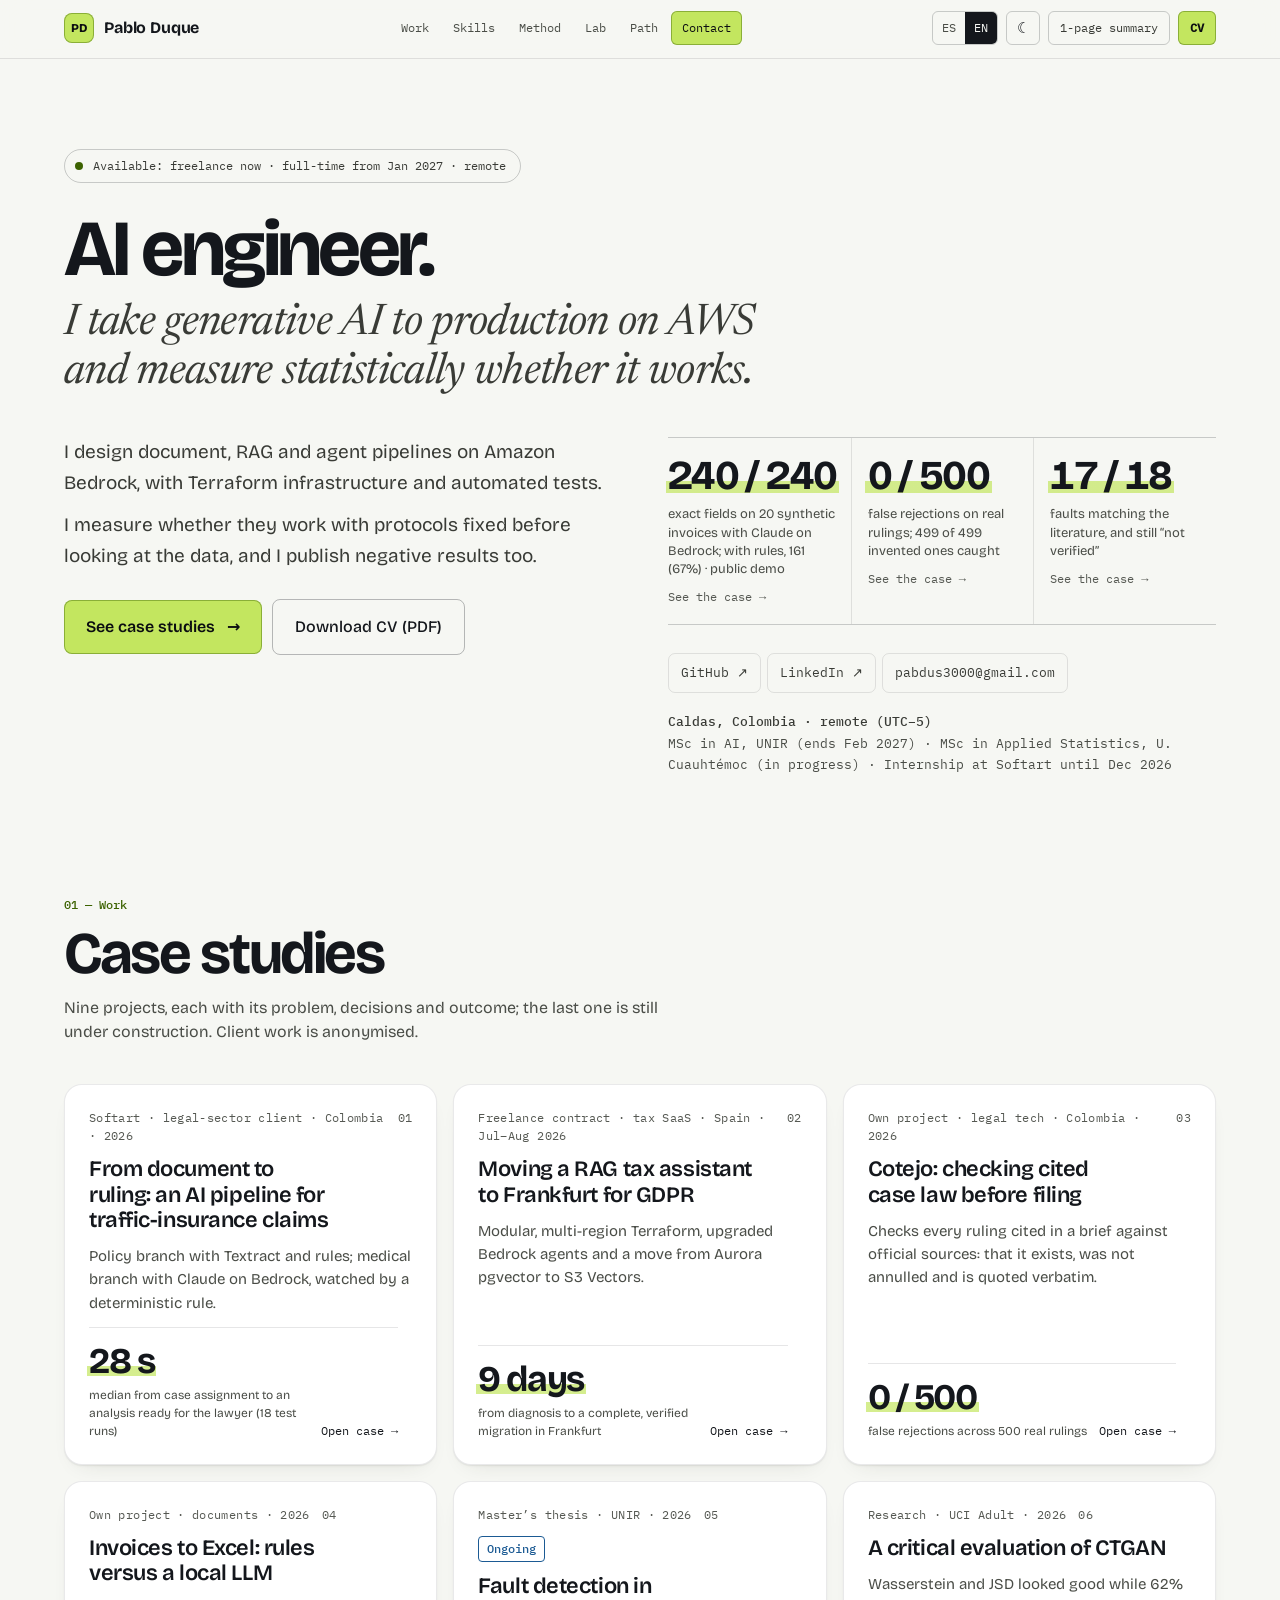
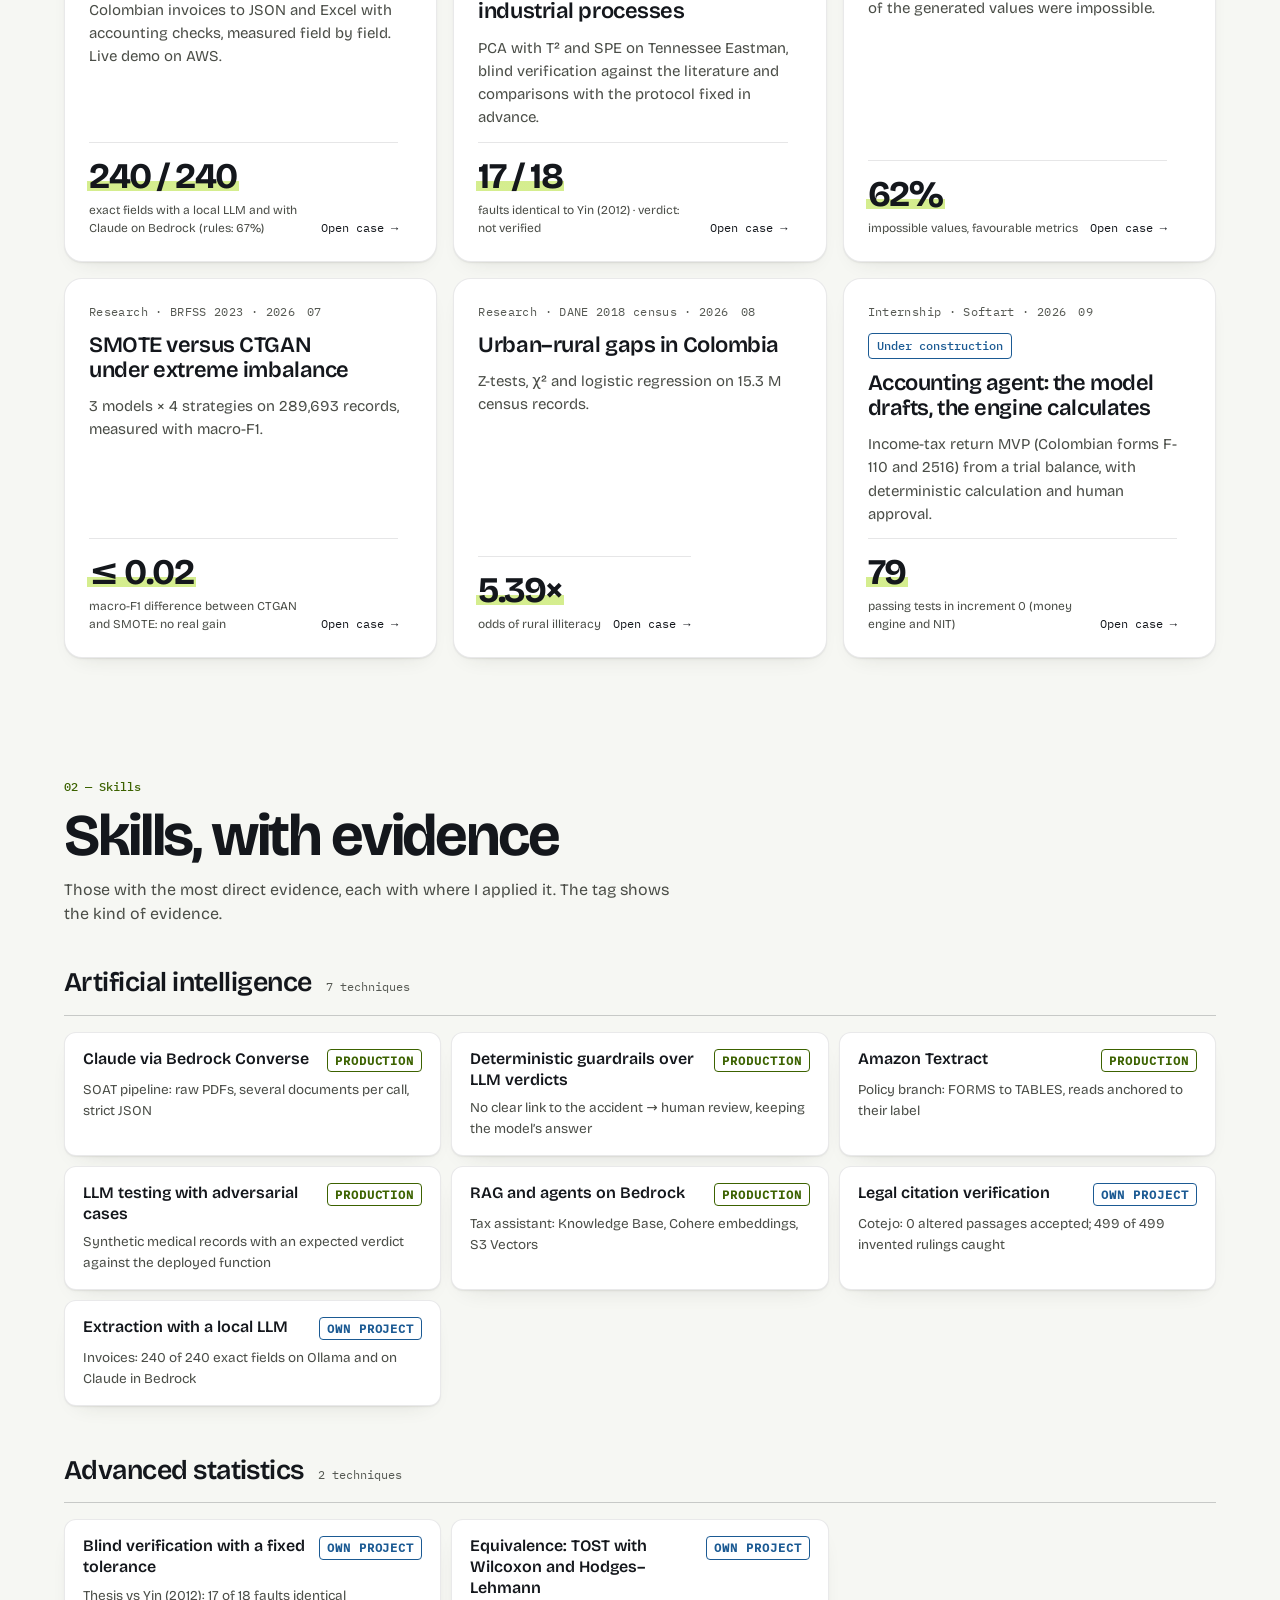
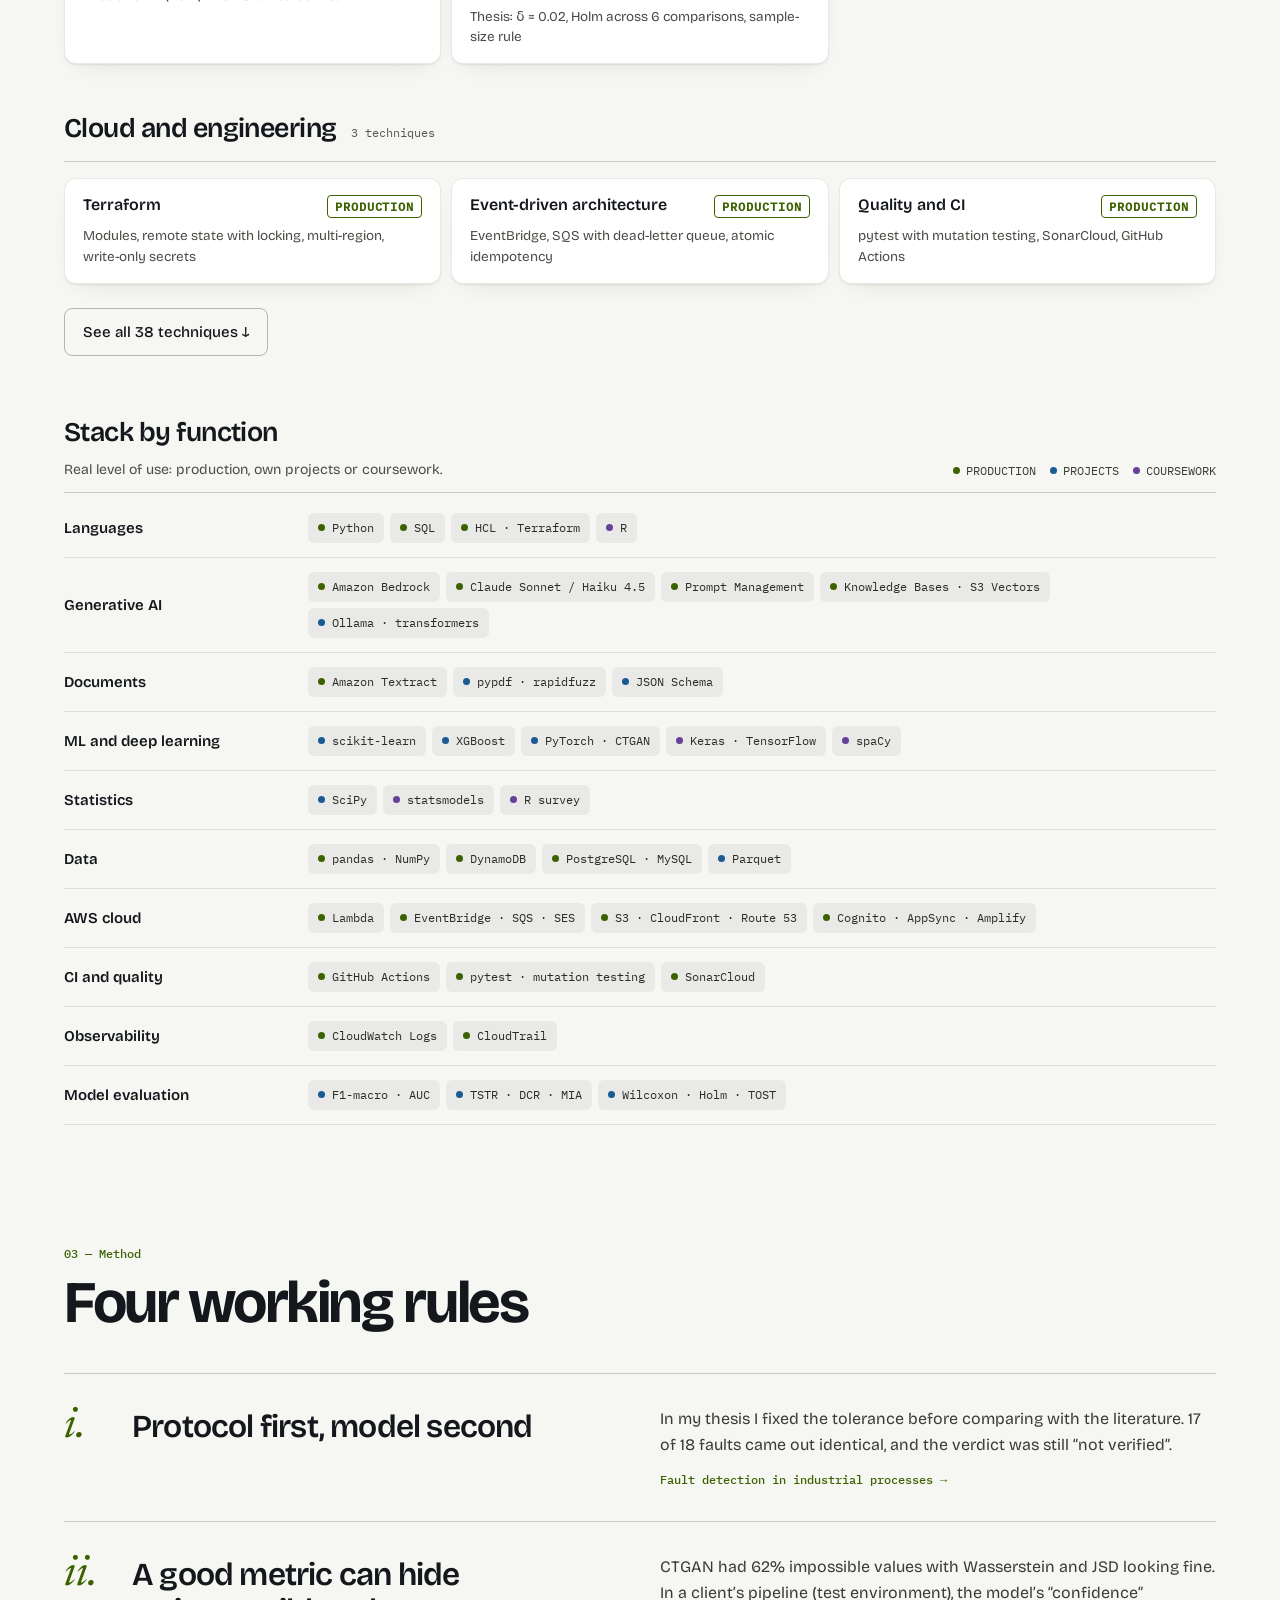
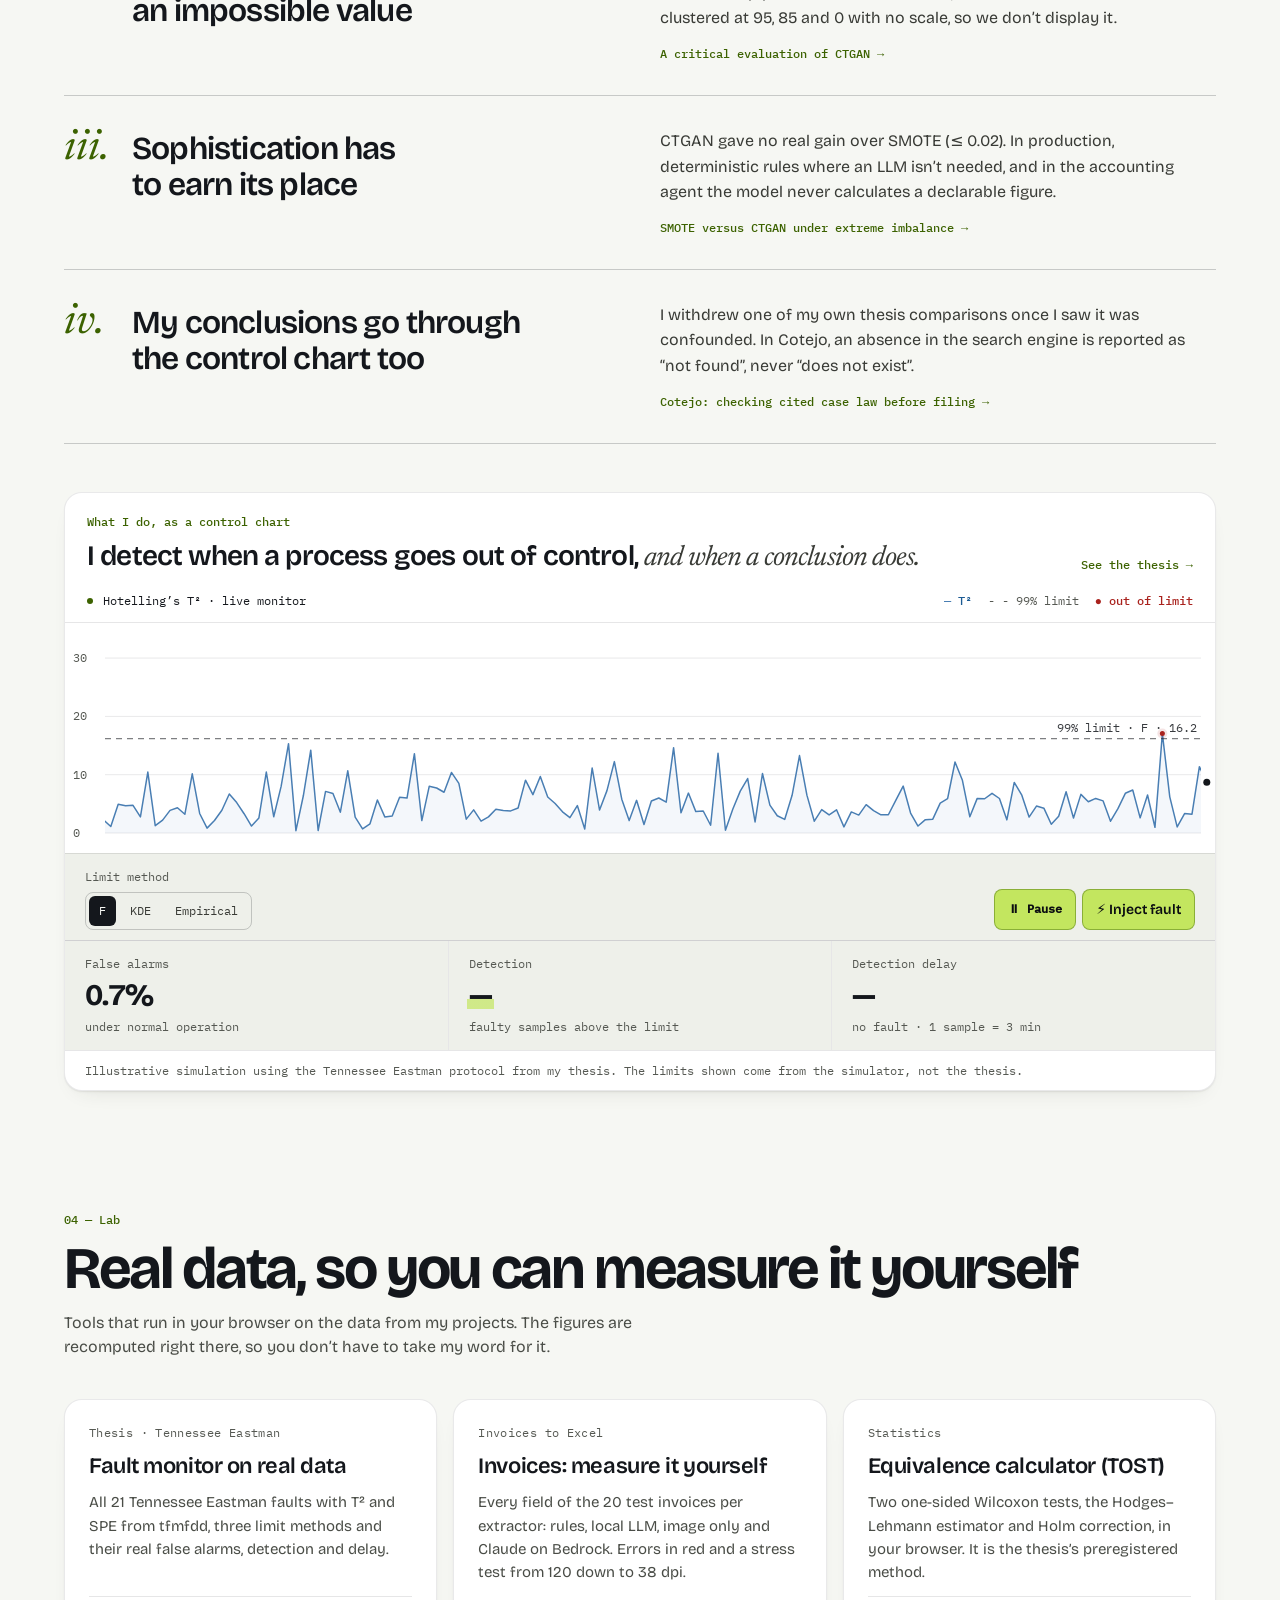
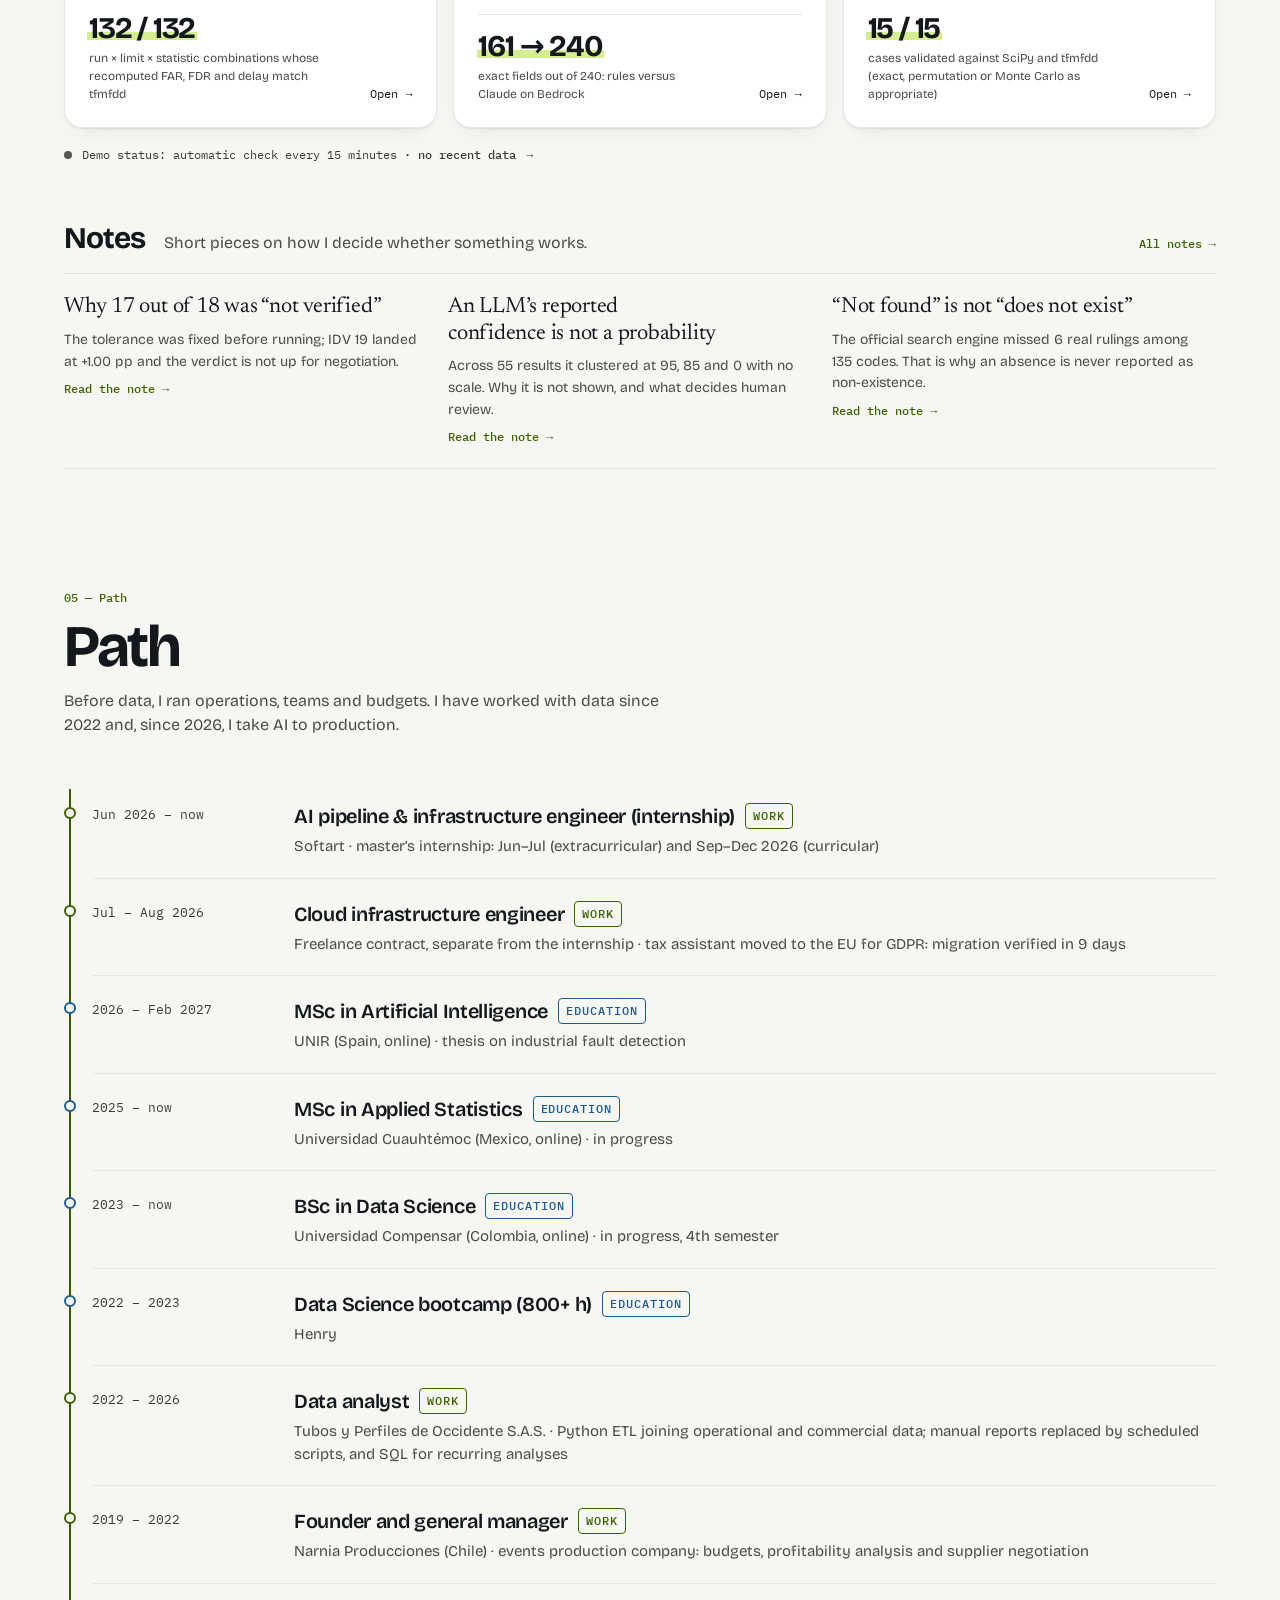
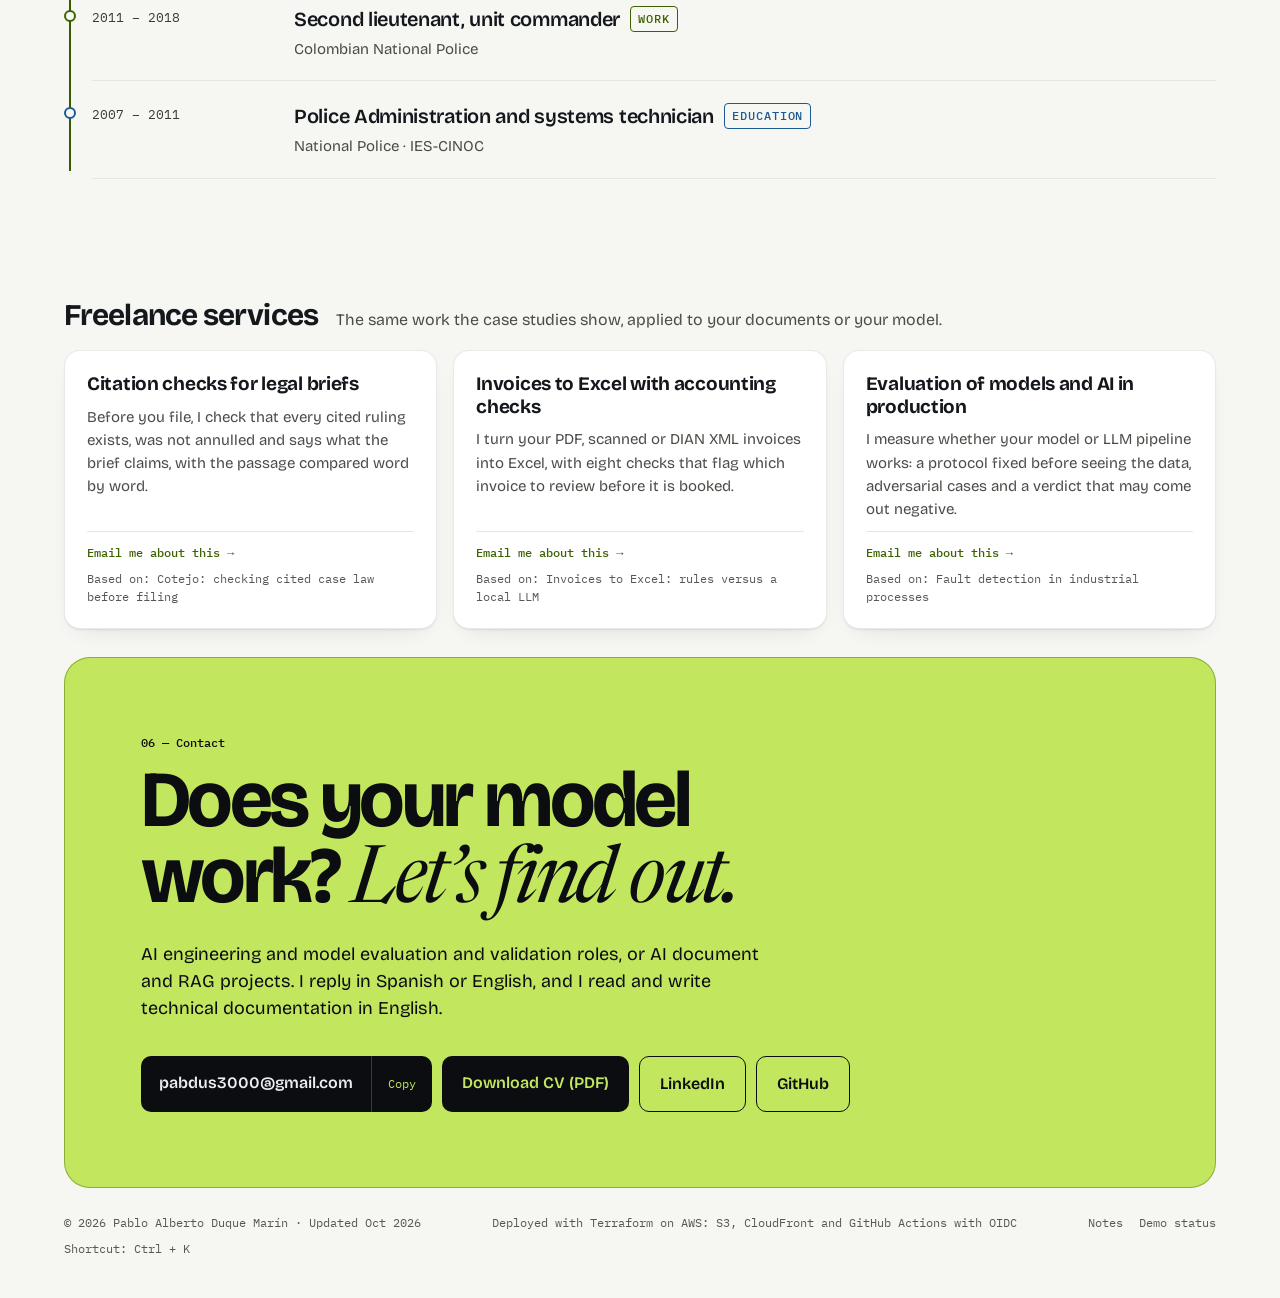
==== commit c994343d: "Portada: laboratorio, notas, servicios, modo claro y cifras verificadas - Secciones Laboratorio y No" ====
--- a/site/index.html
+++ b/site/index.html
@@ -6,32 +6,62 @@
 <title>Pablo Duque Marín · Ingeniero de IA · AWS, Bedrock y estadística</title>
 <meta name="description" content="Ingeniero de IA: IA generativa en producción con Amazon Bedrock, Terraform y pruebas automatizadas, y estadística para demostrar que funciona. Caldas, Colombia · remoto.">
 <link rel="canonical" href="https://pabloduque.dev/">
-<meta name="theme-color" content="#0b0d11">
-<meta name="color-scheme" content="dark">
+<meta name="theme-color" content="#0b0d11" media="(prefers-color-scheme: dark)">
+<meta name="theme-color" content="#f6f7f3" media="(prefers-color-scheme: light)">
+<meta name="color-scheme" content="dark light">
 <meta property="og:type" content="website">
 <meta property="og:url" content="https://pabloduque.dev/">
 <meta property="og:title" content="Pablo Duque Marín · Ingeniero de IA · AWS, Bedrock y estadística">
-<meta property="og:description" content="Llevo IA generativa a producción sobre AWS y demuestro con estadística que funciona: 100 % de campos exactos (67 % con reglas) y 0 falsos rechazos en 500 sentencias reales.">
+<meta property="og:description" content="Llevo IA generativa a producción sobre AWS y mido con estadística si funciona: 240 de 240 campos exactos en 20 facturas sintéticas (161 con reglas) y 0 falsos rechazos en 500 sentencias reales.">
 <meta property="og:image" content="https://pabloduque.dev/og.png">
 <meta property="og:locale" content="es_CO">
 <meta property="og:locale:alternate" content="en_US">
 <meta name="twitter:card" content="summary_large_image">
 <link rel="icon" href="favicon.svg" type="image/svg+xml">
-<link rel="preconnect" href="https://fonts.googleapis.com">
-<link rel="preconnect" href="https://fonts.gstatic.com" crossorigin>
-<link rel="stylesheet" href="https://fonts.googleapis.com/css2?family=Bricolage+Grotesque:opsz,wght@12..96,300..800&amp;family=IBM+Plex+Mono:wght@400;500&amp;family=Newsreader:ital,opsz,wght@0,6..72,400;1,6..72,400&amp;display=swap">
+<link rel="preload" href="fonts/bricolage-grotesque-normal-300-800-latin.woff2" as="font" type="font/woff2" crossorigin>
+<link rel="stylesheet" href="fonts/fonts.css">
 <script type="application/ld+json">
 {"@context":"https://schema.org","@type":"Person","name":"Pablo Alberto Duque Marín","jobTitle":"Ingeniero de IA","url":"https://pabloduque.dev/","email":"mailto:pabdus3000@gmail.com","address":{"@type":"PostalAddress","addressRegion":"Caldas","addressCountry":"CO"},"sameAs":["https://github.com/pabdus","https://www.linkedin.com/in/pablo-alberto-duque-marin"],"alumniOf":[{"@type":"CollegeOrUniversity","name":"Universidad Internacional de La Rioja (UNIR)"},{"@type":"CollegeOrUniversity","name":"Universidad Cuauhtémoc"},{"@type":"CollegeOrUniversity","name":"Universidad Compensar"}],"knowsAbout":["Amazon Bedrock","Generative AI","RAG","Terraform","AWS","Statistical process control","Synthetic data evaluation","Python"]}
 </script>
+<script src="theme.js"></script>
 <style>
 :root{
   --bg:#0b0d11;--s1:#10141a;--s2:#0e1116;--s3:#13181f;--ink:#eceef1;--ink2:#cbd1d7;--ink3:#8f99a3;
   --line:rgba(255,255,255,.08);--line2:rgba(255,255,255,.15);
-  --lime:#c3e65f;--blue:#86b8e8;--violet:#c9b0ef;--red:#ef7a62;
+  --lime:#c3e65f;--lime-ink:#c3e65f;--lime-flat:#c3e65f;--on-lime:#0b0d11;--on-dark:#eceef1;--blue:#86b8e8;--blue-bar:#86b3e3;--violet:#c9b0ef;--red:#ef7a62;--red-ink:#ef7a62;--amber:#e9c46a;
+  --mut:#a9b1ba;--soft:#d6dbe0;--soft2:#c3c9d0;--dim:#7f8994;--dim2:#8a94a0;--arr:#6f7984;--field-edge:#6b7480;--s0:#0c0f14;--s4:#12161d;--nav:rgba(11,13,17,.84);
+  /* tintes: blanco con alfa en oscuro, tinta con alfa en claro (--tNN = alfa NN %) */
+  --t04:rgba(255,255,255,.04);--t05:rgba(255,255,255,.05);--t06:rgba(255,255,255,.06);--t10:rgba(255,255,255,.1);--t12:rgba(255,255,255,.12);--t18:rgba(255,255,255,.18);--t20:rgba(255,255,255,.2);--t25:rgba(255,255,255,.25);--t35:rgba(255,255,255,.35);--t50:rgba(255,255,255,.5);
+  --g10:rgba(195,230,95,.1);--g12:rgba(195,230,95,.12);--g14:rgba(195,230,95,.14);--g40:rgba(195,230,95,.4);--g55:rgba(195,230,95,.55);--r18:rgba(239,122,98,.18);
+  --scrim:rgba(5,6,8,.74);--scrim2:rgba(5,6,8,.6);--scrim3:rgba(5,6,8,.76);--shadow:rgba(0,0,0,.5);
   --sans:'Bricolage Grotesque',system-ui,-apple-system,'Segoe UI',sans-serif;--serif:'Newsreader',Georgia,'Times New Roman',serif;--mono:'IBM Plex Mono',ui-monospace,Menlo,Consolas,monospace;
   --pad:clamp(16px,5vw,72px);color-scheme:dark
 }
-@supports (color:oklch(0.5 0.1 100)){:root{--lime:oklch(0.86 0.16 128);--blue:oklch(0.78 0.11 230);--violet:oklch(0.8 0.1 300);--red:oklch(0.72 0.19 28)}}
+@supports (color:oklch(0.5 0.1 100)){:root{--lime:oklch(0.86 0.16 128);--lime-ink:oklch(0.86 0.16 128);--blue:oklch(0.78 0.11 230);--violet:oklch(0.8 0.1 300);--red:oklch(0.72 0.19 28);--red-ink:oklch(0.72 0.19 28)}}
+/* tema claro: «papel + resaltador lima + tinta». El lima deja de ser color de texto: es relleno (botones, insignias)
+   y resaltador bajo las cifras; el texto de acento usa --lime-ink (#3c6200, un verde más limpio que no vira a oliva).
+   Los grises de texto llevan el matiz oliva del papel (OKLCH C ~0,010, H ~125) en vez de azul-gris; mismos valores que
+   el resto del sitio. WCAG 2 / APCA Lc sobre bg | s1 | s2: --ink2 10,5/91 | 11,3/96 | 9,9/87; --ink3 (mono de 12 px,
+   ejes) 6,7/80 | 7,2/85 | 6,3/76; --mut 8,0/85 | 8,6/90 | 7,5/80; --lime-ink 6,6/80 | 7,1/85 | 6,2/75.
+   Tintas semánticas a L 0,46-0,49 (rojo, azul, violeta, ámbar: >= 6,2:1 sobre s2). --field-edge: solo se tinta, con la
+   luminosidad de antes, porque el selector del monitor está sobre --s2 (3,4:1 ahí; 3,7:1 contra su relleno).
+   Sombras con el matiz del papel (--shadow-rgb), no negro azulado. */
+html[data-theme="light"]{
+  --bg:#f6f7f3;--s1:#ffffff;--s2:#eef0ea;--s3:#e7eae2;--ink:#14171c;--ink2:#393b36;--ink3:#555852;
+  --line:rgba(12,16,22,.10);--line2:rgba(12,16,22,.20);
+  --lime:#c3e65f;--lime-ink:#3c6200;--lime-flat:#3c6200;--on-lime:#0b0d11;--blue:#1b5a93;--blue-bar:#1b5a93;--violet:#674098;--red:#a9221d;--red-ink:#a9221d;--amber:#835501;
+  --grid:rgba(12,16,22,.09);--axis:#555852;--tep-line:#497eb3;--nav:rgba(246,247,243,.86);
+  --mut:#4a4d47;--soft:#2a2c26;--soft2:#42453f;--dim:#555852;--dim2:#555852;--arr:#6d7069;--field-edge:#7f817b;--placeholder:#6a6d67;--s0:#f3f4ef;--s4:#ffffff;
+  --t04:rgba(12,16,22,.045);--t05:rgba(12,16,22,.055);--t06:rgba(12,16,22,.07);--t10:rgba(12,16,22,.12);--t12:rgba(12,16,22,.15);--t18:rgba(12,16,22,.22);--t20:rgba(12,16,22,.24);--t25:rgba(12,16,22,.28);--t35:rgba(12,16,22,.4);--t50:rgba(12,16,22,.5);
+  --g10:rgba(195,230,95,.30);--g12:rgba(195,230,95,.32);--g14:rgba(195,230,95,.38);--g40:rgba(60,98,0,.45);--g55:rgba(60,98,0,.5);--r18:rgba(169,34,29,.08);
+  --scrim:rgba(12,16,22,.45);--scrim2:rgba(12,16,22,.35);--scrim3:rgba(12,16,22,.5);--shadow:rgb(43 48 37/.18);
+  /* resaltador, contorno de los rellenos lima y superficies con algo de profundidad */
+  --marker:rgba(195,230,95,.7);--lime-edge:rgba(60,98,0,.42);--lime-hover:#b9df4b;
+  --shadow-rgb:43 48 37;--card-line:rgba(12,16,22,.09);
+  --card-shadow:0 1px 1px rgb(43 48 37/.05),0 2px 4px -2px rgb(43 48 37/.06),0 10px 24px -16px rgb(43 48 37/.20);
+  --card-shadow-hover:0 1px 2px rgb(43 48 37/.06),0 6px 12px -6px rgb(43 48 37/.10),0 18px 36px -20px rgb(43 48 37/.24);
+  color-scheme:light
+}
 *,*::before,*::after{box-sizing:border-box}
 html{scroll-behavior:smooth;-webkit-text-size-adjust:100%}
 body{margin:0;background:var(--bg);color:var(--ink);font-family:var(--sans);font-size:16px;line-height:1.5;overflow-x:clip;-webkit-font-smoothing:antialiased}
@@ -40,10 +70,10 @@
 button{font:inherit;color:inherit;cursor:pointer}
 img,svg,canvas{max-width:100%}
 [hidden]{display:none!important}
-:focus-visible{outline:2px solid var(--lime);outline-offset:3px;border-radius:6px}
-::selection{background:var(--lime);color:var(--bg)}
+:focus-visible{outline:2px solid var(--lime-ink);outline-offset:3px;border-radius:6px}
+::selection{background:var(--lime);color:var(--on-lime)}
 .mono{font-family:var(--mono)}
-.skip{position:absolute;left:-999px;top:8px;z-index:99;background:var(--lime);color:var(--bg);padding:8px 12px;border-radius:6px}
+.skip{position:absolute;left:-999px;top:8px;z-index:99;background:var(--lime);color:var(--on-lime);padding:8px 12px;border-radius:6px}
 .skip:focus{left:8px}
 @keyframes pulse{0%,100%{opacity:1}50%{opacity:.25}}
 @keyframes rv{from{opacity:0;transform:translateY(32px)}to{opacity:1;transform:none}}
@@ -58,30 +88,33 @@
 @media (prefers-reduced-motion:reduce){html{scroll-behavior:auto}*,*::before,*::after{animation:none!important;transition:none!important}}
 
 /* navegación */
-.nav{position:sticky;top:0;z-index:20;background:rgba(11,13,17,.84);-webkit-backdrop-filter:blur(14px);backdrop-filter:blur(14px);border-bottom:1px solid var(--line);padding-top:env(safe-area-inset-top,0px)}
+.nav{position:sticky;top:0;z-index:20;background:var(--nav);-webkit-backdrop-filter:blur(14px);backdrop-filter:blur(14px);border-bottom:1px solid var(--line);padding-top:env(safe-area-inset-top,0px)}
 .nav-in{display:flex;justify-content:space-between;align-items:center;gap:16px;padding:11px var(--pad)}
 .brand{display:flex;align-items:center;gap:10px;font-weight:700;font-size:16px;letter-spacing:-.01em;white-space:nowrap}
-.brand i{display:grid;place-items:center;width:30px;height:30px;border-radius:8px;background:var(--lime);color:var(--bg);font-style:normal;font-size:12px;font-weight:800}
+.brand i{display:grid;place-items:center;width:30px;height:30px;border-radius:8px;background:var(--lime);color:var(--on-lime);font-style:normal;font-size:12px;font-weight:800}
 .nav-links{display:flex;gap:2px;font-family:var(--mono);font-size:12px}
-.nav-links a{padding:8px 11px;border-radius:6px;color:#a9b1ba;transition:color .2s,background .2s}
+.nav-links a{padding:8px 11px;border-radius:6px;color:var(--mut);transition:color .2s,background .2s}
 .nav-links a:hover{color:var(--ink)}
-.nav-links a.on{background:var(--lime);color:var(--bg)}
+.nav-links a.on{background:var(--lime);color:var(--on-lime)}
 .nav-act{display:flex;gap:8px;align-items:center;font-family:var(--mono);font-size:12px}
 .lang{display:flex;border:1px solid var(--line2);border-radius:6px;overflow:hidden;background:none;padding:0}
-.lang span{padding:7px 9px;color:#a9b1ba}
+.lang span{padding:7px 9px;color:var(--mut)}
 .lang span.on{background:var(--ink);color:var(--bg)}
 .btn-ghost{padding:7px 11px;border:1px solid var(--line2);border-radius:6px;background:none;color:var(--ink2);white-space:nowrap}
-.btn-ghost:hover{border-color:rgba(255,255,255,.35);color:var(--ink)}
-.btn-cv{padding:8px 12px;border-radius:6px;background:var(--lime);color:var(--bg);font-weight:600;white-space:nowrap}
-.bar{height:2px;background:var(--lime);transform-origin:left;transform:scaleX(0)}
+.btn-ghost:hover{border-color:var(--t35);color:var(--ink)}
+.btn-cv{padding:8px 12px;border-radius:6px;background:var(--lime);color:var(--on-lime);font-weight:600;white-space:nowrap}
+.bar{height:2px;background:var(--lime-ink);transform-origin:left;transform:scaleX(0)}
 @media (max-width:1099px){.nav-links{display:none}}
 .menu-btn{display:none}
 @media (max-width:1099px){.menu-btn{display:inline-flex;align-items:center;gap:6px}}
 .menu-btn[aria-expanded="true"]{background:var(--ink);color:var(--bg);border-color:var(--ink)}
 .mnav{display:flex;flex-direction:column;padding:4px var(--pad) 16px;border-top:1px solid var(--line)}
 .mnav a,.mnav button{display:block;width:100%;padding:13px 2px;border:0;border-bottom:1px solid var(--line);background:none;text-align:left;font-size:19px;font-weight:600;letter-spacing:-.01em}
-.mnav a.on{color:var(--lime)}
+.mnav a.on{color:var(--lime-ink)}
 .mnav button{font-family:var(--mono);font-size:14px;font-weight:400;color:var(--ink2);border-bottom:0}
+.theme-btn{min-width:34px;padding:7px 9px;font-size:15px;line-height:18px;color:var(--ink)}
+.mnav .mnav-theme{display:flex;gap:10px;align-items:center}
+@media (max-width:399px){.nav-act .theme-btn{display:none}}
 @media (min-width:1100px){.mnav{display:none!important}}
 @media (max-width:520px){.brand span{display:none}.nav-act .sum-long{display:none}}
 @media (min-width:521px){.nav-act .sum-short{display:none}}
@@ -89,76 +122,99 @@
 /* portada */
 .hero{padding:clamp(40px,7vw,96px) var(--pad) 0}
 .pill{display:inline-flex;align-items:center;gap:10px;padding:7px 14px 7px 10px;border:1px solid var(--line2);border-radius:999px;font-family:var(--mono);font-size:12px;color:var(--ink2);margin-bottom:28px;max-width:100%}
-.pill i{flex:none;width:8px;height:8px;border-radius:50%;background:var(--lime);animation:pulse 1.8s infinite}
-.title{margin:0;font-weight:700;font-size:clamp(44px,7.4vw,112px);line-height:.95;letter-spacing:-.045em;text-wrap:balance}
-.title-b{margin:14px 0 0;font-family:var(--serif);font-style:italic;font-weight:400;font-size:clamp(26px,3.4vw,50px);line-height:1.12;letter-spacing:-.015em;color:var(--lime);max-width:1050px;text-wrap:balance}
+.pill i{flex:none;width:8px;height:8px;border-radius:50%;background:var(--lime-ink);animation:pulse 1.8s infinite}
+.title{margin:0;font-weight:700;font-size:clamp(42px,6.2vw,92px);line-height:.95;letter-spacing:-.045em;text-wrap:balance}
+.title-b{margin:14px 0 0;font-family:var(--serif);font-style:italic;font-weight:400;font-size:clamp(26px,3.4vw,50px);line-height:1.12;letter-spacing:-.015em;color:var(--lime-ink);max-width:1050px;text-wrap:balance}
 .hero-grid{display:grid;grid-template-columns:repeat(auto-fit,minmax(min(100%,420px),1fr));gap:28px 56px;margin-top:40px;align-items:start}
 .lead p{margin:0 0 12px;font-size:19px;line-height:1.6;color:var(--ink2);max-width:600px;text-wrap:pretty}
 .hero-stats{display:grid;grid-template-columns:repeat(3,minmax(0,1fr));gap:0;border-top:1px solid var(--line2);border-bottom:1px solid var(--line2)}
 .hstat{display:flex;flex-direction:column;align-items:flex-start;text-align:left;padding:18px 14px 18px 0;border:0;background:none}
 .hstat-go{margin-top:10px;font-family:var(--mono);font-size:12px;color:var(--ink3);transition:color .2s}
-.hstat:hover .hstat-go,.hstat:focus-visible .hstat-go{color:var(--lime)}
+.hstat:hover .hstat-go,.hstat:focus-visible .hstat-go{color:var(--lime-ink)}
 .hstat+.hstat{padding-left:16px;border-left:1px solid var(--line)}
 .hstat-v{font-size:clamp(30px,3.2vw,46px);font-weight:700;letter-spacing:-.04em;line-height:1;color:var(--ink);font-variant-numeric:tabular-nums;white-space:nowrap}
-.hstat-l{margin-top:8px;font-size:13px;line-height:1.4;color:#a9b1ba}
+.hstat-l{margin-top:8px;font-size:13px;line-height:1.4;color:var(--mut)}
 @media (max-width:560px){.hero-stats{grid-template-columns:minmax(0,1fr)}.hstat+.hstat{padding-left:0;border-left:0;border-top:1px solid var(--line)}}
 .ctas{display:flex;gap:10px;flex-wrap:wrap;margin-top:28px;align-items:center}
-.btn-lime{display:inline-flex;align-items:center;gap:8px;padding:15px 22px;background:var(--lime);color:var(--bg);border-radius:8px;font-weight:600;font-size:16px;white-space:nowrap;border:0}
+.btn-lime{display:inline-flex;align-items:center;gap:8px;padding:15px 22px;background:var(--lime);color:var(--on-lime);border-radius:8px;font-weight:600;font-size:16px;white-space:nowrap;border:0}
 .btn-lime.sm{padding:10px 14px;font-size:14px}
-.btn-line{display:inline-flex;align-items:center;padding:15px 22px;border:1px solid rgba(255,255,255,.25);border-radius:8px;font-weight:500;font-size:16px;white-space:nowrap;background:none}
+.btn-line{display:inline-flex;align-items:center;padding:15px 22px;border:1px solid var(--t25);border-radius:8px;font-weight:500;font-size:16px;white-space:nowrap;background:none}
 .contact-links{display:flex;gap:6px;flex-wrap:wrap;align-items:center;font-family:var(--mono);font-size:13px}
 .contact-links a,.contact-links button{padding:9px 12px;border:1px solid var(--line);border-radius:7px;background:none;color:var(--ink2)}
 .contact-links a:hover,.contact-links button:hover{border-color:var(--line2);color:var(--ink)}
-.contact-links .done{border-color:var(--lime);color:var(--lime)}
-.hire{margin-top:18px;font-family:var(--mono);font-size:12.5px;line-height:1.75;color:#a9b1ba}
+.contact-links .done{border-color:var(--lime-ink);color:var(--lime-ink)}
+.hire{margin-top:18px;font-family:var(--mono);font-size:12.5px;line-height:1.75;color:var(--mut)}
 .hire b{color:var(--ink2);font-weight:500}
 
 /* monitor */
-.mon{margin-top:48px;border:1px solid var(--line2);border-radius:18px;overflow:hidden;background:linear-gradient(180deg,#10141a,#0c0f14)}
+.mon{margin-top:48px;border:1px solid var(--line2);border-radius:18px;overflow:hidden;background:linear-gradient(180deg,var(--s1),var(--s0))}
+html[data-theme="light"] .mon{background:var(--s1)}
 .mon-h{display:flex;justify-content:space-between;align-items:end;flex-wrap:wrap;gap:12px 24px;padding:20px 22px 6px}
-.kicker{font-family:var(--mono);font-size:12px;color:var(--lime);margin-bottom:10px}
+.kicker{font-family:var(--mono);font-size:12px;color:var(--lime-ink);margin-bottom:10px}
 .mon-title{margin:0;font-weight:600;font-size:clamp(21px,2.2vw,30px);line-height:1.1;letter-spacing:-.03em;text-wrap:balance}
-.mon-title em{font-family:var(--serif);font-style:italic;font-weight:400;color:var(--lime)}
-.mon-sub{display:flex;justify-content:space-between;flex-wrap:wrap;gap:10px;padding:12px 22px;border-bottom:1px solid var(--line);font-family:var(--mono);font-size:12px;color:var(--ink3)}
-.mon-sub .live{display:flex;gap:10px;align-items:center;color:var(--ink)}
-.mon-sub .live i{width:6px;height:6px;border-radius:50%;background:var(--lime);animation:pulse 1.2s infinite}
+.mon-title em{font-family:var(--serif);font-style:italic;font-weight:400;color:var(--lime-ink,var(--lime))}
+.mon-sub{display:flex;justify-content:space-between;flex-wrap:wrap;gap:8px 20px;padding:12px 22px;border-bottom:1px solid var(--line);font-family:var(--mono);font-size:12px;color:var(--ink3)}
+.mon-sub .live{display:flex;flex-wrap:wrap;gap:4px 10px;align-items:center;color:var(--ink)}
+.mon-sub .live i{flex:none;width:6px;height:6px;border-radius:50%;background:var(--lime-ink);animation:pulse 1.2s infinite}
 .mon-sub .live i.on{background:var(--red)}
-.legend{display:flex;gap:16px;flex-wrap:wrap}
-#mon-canvas{display:block;width:100%;height:clamp(150px,15vw,200px)}
-.mon-ctrl{display:grid;grid-template-columns:repeat(auto-fit,minmax(min(100%,220px),1fr));gap:1px;background:var(--line);border-top:1px solid var(--line)}
+.mon-sub .live i.idle{animation:none}
+.mon-prog{color:var(--ink3);font-variant-numeric:tabular-nums}
+.legend{display:flex;gap:6px 16px;flex-wrap:wrap}
+.mon-leg-t2{color:var(--blue)}.mon-leg-out{color:var(--red)}.mon-leg-det{color:var(--lime-ink,var(--lime))}
+#mon-canvas{display:block;width:100%;height:clamp(190px,18vw,240px)}
+.mon-bar{display:flex;flex-wrap:wrap;align-items:flex-end;gap:12px 18px;padding:14px 20px 10px;background:var(--s2);border-top:1px solid var(--line)}
+.mon-fld{display:flex;flex-direction:column;gap:6px;min-width:0}
+.mon-fld.grow{flex:1 1 260px;max-width:520px}
+.mon-fld select{width:100%;min-width:0;padding:9px 10px;border:1px solid var(--field-edge);border-radius:8px;background:var(--bg);color:var(--ink);font-family:var(--mono);font-size:13px}
+.mon-fld select:disabled{opacity:.6}
+.mon-btns{display:flex;flex-wrap:wrap;gap:6px;margin-left:auto}
+@media (max-width:560px){.mon-btns{margin-left:0}}
+.mon-btn{padding:9px 13px;border:1px solid var(--line2);border-radius:8px;background:none;color:var(--ink);font-family:var(--mono);font-size:12px;white-space:nowrap}
+.mon-btn:hover{border-color:var(--ink3)}
+.mon-btn.pri{background:var(--lime);border-color:var(--lime);color:var(--on-lime,var(--bg));font-weight:600}
+.mon-btn:disabled{opacity:.5;cursor:default}
+.mon-desc{margin:0;padding:0 20px 14px;background:var(--s2);font-family:var(--mono);font-size:12px;line-height:1.65;color:var(--ink3);text-wrap:pretty}
+.mon-desc b{font-weight:500;color:var(--ink2)}
+.mon-ctrl{display:grid;grid-template-columns:repeat(auto-fit,minmax(min(100%,200px),1fr));gap:1px;background:var(--line);border-top:1px solid var(--line)}
 .mon-ctrl>div{padding:14px 20px;background:var(--s2);display:flex;flex-direction:column;gap:6px}
-#fault-btn{padding:12px 16px;border-radius:8px;border:1px solid var(--lime);background:var(--lime);color:var(--bg);font-weight:600;font-size:15px;text-align:left}
-#fault-btn.on{background:transparent;color:var(--ink);border-color:rgba(255,255,255,.25)}
+.mon-res-h{padding:9px 20px;background:var(--s2);border-top:1px solid var(--line);font-family:var(--mono);font-size:12px;color:var(--lime-ink,var(--lime))}
+#fault-btn{padding:9px 13px;border-radius:8px;border:1px solid var(--lime);background:var(--lime);color:var(--on-lime,var(--bg));font-weight:600;font-size:14px;text-align:left}
+#fault-btn.on{background:transparent;color:var(--ink);border-color:var(--line2)}
 .lbl{font-family:var(--mono);font-size:12px;color:var(--ink3)}
-.seg{display:flex;gap:4px;padding:3px;border:1px solid rgba(255,255,255,.12);border-radius:8px}
-.seg button{flex:1;padding:7px 6px;border:0;border-radius:6px;background:transparent;color:#a9b1ba;font-family:var(--mono);font-size:12px}
+.seg{display:flex;gap:4px;padding:3px;border:1px solid var(--line2);border-radius:8px}
+.seg button{flex:1;padding:6px 10px;border:0;border-radius:6px;background:transparent;color:var(--ink2);font-family:var(--mono);font-size:12px;white-space:nowrap}
 .seg button.on{background:var(--ink);color:var(--bg)}
 .read{font-size:30px;font-weight:700;letter-spacing:-.03em;line-height:1.1;font-variant-numeric:tabular-nums}
-.read.lime{color:var(--lime)}
-.mon-note{padding:10px 20px;border-top:1px solid var(--line);font-family:var(--mono);font-size:12px;color:var(--ink3)}
+.read.lime{color:var(--lime-ink,var(--lime))}
+.read.muted{color:var(--ink2)}
+.read.txt{font-size:24px;line-height:1.25}
+.mon-note{display:flex;flex-wrap:wrap;justify-content:space-between;align-items:baseline;gap:6px 20px;padding:10px 20px;border-top:1px solid var(--line);font-family:var(--mono);font-size:12px;line-height:1.6;color:var(--ink3)}
+.mon-note a{color:var(--lime-ink,var(--lime));white-space:nowrap}
+.mon-note a:hover{text-decoration:underline}
+.mon-sr{position:absolute;width:1px;height:1px;margin:-1px;padding:0;overflow:hidden;clip:rect(0 0 0 0);white-space:nowrap;border:0}
 
 /* secciones */
 section.sec{padding:clamp(80px,10vw,120px) var(--pad) 0;scroll-margin-top:60px}
 .h2{margin:0 0 12px;font-size:clamp(34px,4.6vw,62px);font-weight:700;letter-spacing:-.04em;line-height:1.02;text-wrap:balance}
-.sub{margin:0 0 40px;font-size:16px;color:#a9b1ba;max-width:620px}
+.sub{margin:0 0 40px;font-size:16px;color:var(--mut);max-width:620px}
 
 /* casos */
 .cases{display:grid;grid-template-columns:repeat(auto-fill,minmax(min(100%,330px),1fr));gap:16px}
 .card{display:flex;flex-direction:column;gap:12px;text-align:left;padding:24px;border:1px solid var(--line);border-radius:18px;background:var(--s1);min-height:300px;transition:border-color .25s,background .25s}
-.card:hover{border-color:rgba(195,230,95,.55);background:var(--s3)}
+.card:hover{border-color:var(--g55);background:var(--s3)}
 .card-meta{display:flex;justify-content:space-between;gap:12px;font-family:var(--mono);font-size:12px;letter-spacing:.03em;color:var(--ink3)}
 .badge{align-self:flex-start;font-family:var(--mono);font-size:12px;padding:3px 8px;border-radius:4px;border:1px solid var(--blue);color:var(--blue)}
 .card-title{font-size:22px;line-height:1.15;font-weight:600;letter-spacing:-.02em;text-wrap:balance}
-.card-sum{font-size:15px;line-height:1.55;color:#a9b1ba;flex:1}
+.card-sum{font-size:15px;line-height:1.55;color:var(--mut);flex:1}
 .card-foot{display:flex;justify-content:space-between;align-items:end;gap:12px;padding-top:16px;border-top:1px solid var(--line)}
-.card-mv{display:block;font-size:36px;font-weight:700;letter-spacing:-.04em;line-height:1;color:var(--lime);white-space:nowrap}
-.card-ml{display:block;font-size:12px;color:#a9b1ba;margin-top:6px;max-width:220px}
+.card-mv{display:block;font-size:36px;font-weight:700;letter-spacing:-.04em;line-height:1;color:var(--lime-ink);white-space:nowrap}
+.card-ml{display:block;font-size:12px;color:var(--mut);margin-top:6px;max-width:220px}
 .card-go{font-family:var(--mono);font-size:12px;white-space:nowrap}
 
 /* competencias */
 .sk-head{display:flex;justify-content:space-between;align-items:end;flex-wrap:wrap;gap:20px;margin-bottom:36px}
 .filters{display:flex;gap:6px;flex-wrap:wrap}
-.chip{display:flex;gap:8px;align-items:center;padding:8px 14px;border-radius:999px;border:1px solid var(--line2);background:transparent;color:#d6dbe0;font-size:14px}
+.chip{display:flex;gap:8px;align-items:center;padding:8px 14px;border-radius:999px;border:1px solid var(--line2);background:transparent;color:var(--soft);font-size:14px}
 .chip i{width:7px;height:7px;border-radius:50%}
 .chip small{font-family:var(--mono);font-size:12px;opacity:.7}
 .chip.on{background:var(--ink);color:var(--bg);border-color:var(--ink)}
@@ -170,102 +226,108 @@
 .skill{padding:16px 18px;border-radius:12px;background:var(--s1);border:1px solid var(--line);display:flex;flex-direction:column;gap:8px}
 .skill-h{display:flex;justify-content:space-between;gap:10px;align-items:start;font-size:16px;font-weight:600;line-height:1.3}
 .skill-h em{flex:none;font-style:normal;font-family:var(--mono);font-size:12px;letter-spacing:.08em;padding:3px 7px;border-radius:4px;color:var(--k);border:1px solid var(--k)}
-.skill-e{font-size:13.5px;line-height:1.5;color:#a9b1ba}
+.skill-e{font-size:13.5px;line-height:1.5;color:var(--mut)}
 .sk-more{margin-top:24px;padding:12px 18px;font-size:15px}
 .stack-wrap{margin-top:56px}
 .stack-wrap h3{margin:0 0 6px;font-size:27px;font-weight:600;letter-spacing:-.02em}
 .stack-top{display:flex;justify-content:space-between;align-items:end;flex-wrap:wrap;gap:12px;padding-bottom:12px;border-bottom:1px solid var(--line2);margin-bottom:6px}
-.stack-top p{margin:0;font-size:14px;color:#a9b1ba}
+.stack-top p{margin:0;font-size:14px;color:var(--mut)}
 .stack-legend{display:flex;gap:14px;flex-wrap:wrap;font-family:var(--mono);font-size:12px;color:var(--ink2)}
 .stack-legend span{display:flex;gap:6px;align-items:center}
 .stack-legend i,.tool i{width:7px;height:7px;border-radius:50%;background:var(--k);flex:none}
 .srow{display:grid;grid-template-columns:minmax(150px,220px) minmax(0,1fr);gap:8px 24px;padding:14px 0;border-bottom:1px solid var(--line);align-items:center}
 .srow-h{font-size:15px;font-weight:600}
 .srow-t{display:flex;gap:6px;flex-wrap:wrap}
-.tool{display:inline-flex;gap:7px;align-items:center;padding:6px 10px;border-radius:6px;background:rgba(255,255,255,.05);font-family:var(--mono);font-size:12px;color:#d6dbe0}
+.tool{display:inline-flex;gap:7px;align-items:center;padding:6px 10px;border-radius:6px;background:var(--t05);font-family:var(--mono);font-size:12px;color:var(--soft)}
 @media (max-width:620px){.srow{grid-template-columns:minmax(0,1fr)}}
 
 /* método */
 .rules{display:flex;flex-direction:column;border-top:1px solid var(--line2)}
 .rule{display:grid;grid-template-columns:repeat(auto-fit,minmax(min(100%,340px),1fr));gap:12px 40px;padding:32px 0;border-bottom:1px solid var(--line2)}
 .rule-h{display:flex;gap:20px;align-items:baseline}
-.rule-n{font-family:var(--serif);font-style:italic;font-size:42px;line-height:1;color:var(--lime);min-width:48px}
+.rule-n{font-family:var(--serif);font-style:italic;font-size:42px;line-height:1;color:var(--lime-ink);min-width:48px}
 .rule-h h3{margin:0;font-size:clamp(23px,2.5vw,33px);line-height:1.12;font-weight:600;letter-spacing:-.025em;text-wrap:balance}
 .rule-b{display:flex;flex-direction:column;gap:14px;align-items:flex-start}
 .rule-b p{margin:0;font-size:16px;line-height:1.6;color:var(--ink2);text-wrap:pretty}
-.link{padding:0;border:0;background:none;font-family:var(--mono);font-size:12px;color:var(--lime);text-align:left}
+.link{padding:0;border:0;background:none;font-family:var(--mono);font-size:12px;color:var(--lime-ink);text-align:left}
 
 /* trayectoria */
 .tl{position:relative;padding-left:28px;margin:0;list-style:none}
 .tl::before{content:"";position:absolute;left:5px;top:8px;bottom:8px;width:2px;background:var(--line)}
-.tl-prog{position:absolute;left:5px;top:8px;bottom:8px;width:2px;background:var(--lime);transform-origin:top}
-.tl li{position:relative;display:grid;grid-template-columns:minmax(130px,170px) minmax(0,1fr);gap:6px 32px;padding:20px 0;border-bottom:1px solid rgba(255,255,255,.06)}
+.tl-prog{position:absolute;left:5px;top:8px;bottom:8px;width:2px;background:var(--lime-ink);transform-origin:top}
+.tl li{position:relative;display:grid;grid-template-columns:minmax(130px,170px) minmax(0,1fr);gap:6px 32px;padding:20px 0;border-bottom:1px solid var(--t06)}
 .tl-dot{position:absolute;left:-28px;top:26px;width:12px;height:12px;border-radius:50%;background:var(--bg);border:2px solid var(--k)}
 .tl-y{font-family:var(--mono);font-size:13px;color:var(--ink2);padding-top:4px}
 .tl-h{display:flex;gap:10px;align-items:center;flex-wrap:wrap}
 .tl-h h3{margin:0;font-size:20px;font-weight:600;letter-spacing:-.015em}
 .tl-h em{font-style:normal;font-family:var(--mono);font-size:12px;letter-spacing:.08em;padding:3px 7px;border-radius:4px;color:var(--k);border:1px solid var(--k)}
-.tl-o{margin-top:4px;font-size:15px;color:#a9b1ba}
+.tl-o{margin-top:4px;font-size:15px;color:var(--mut)}
 @media (max-width:620px){.tl li{grid-template-columns:minmax(0,1fr)}}
 
 /* contacto */
-.contact{padding:clamp(80px,10vw,120px) var(--pad) 40px;scroll-margin-top:60px}
-.cbox{padding:clamp(28px,6vw,80px);border-radius:26px;background:var(--lime);color:var(--bg)}
-.cbox .kicker{color:var(--bg)}
+.contact{padding:0 var(--pad);scroll-margin-top:60px}
+#main{scroll-margin-top:64px}
+section[tabindex="-1"]:focus{outline:none}
+.cbox{padding:clamp(28px,6vw,80px);border-radius:26px;background:var(--lime);color:var(--on-lime)}
+.cbox .kicker{color:var(--on-lime)}
+.cbox :focus-visible{outline-color:var(--on-lime)}
 .cbox h2{margin:0;font-size:clamp(40px,6.2vw,94px);font-weight:700;letter-spacing:-.045em;line-height:.96;max-width:960px;text-wrap:balance}
 .cbox h2 em{font-family:var(--serif);font-style:italic;font-weight:400}
 .cbox p{margin:18px 0 0;font-size:18px;max-width:640px}
 .cbtns{display:flex;gap:10px;flex-wrap:wrap;margin-top:34px;align-items:stretch}
-.mail{display:flex;border-radius:10px;overflow:hidden;background:var(--bg);color:var(--ink)}
+.mail{display:flex;border-radius:10px;overflow:hidden;background:var(--on-lime);color:var(--on-dark)}
 .mail a{padding:15px 18px;font-weight:600}
 .mail button{padding:0 16px;border:0;border-left:1px solid rgba(255,255,255,.18);background:none;font-family:var(--mono);font-size:12px;color:var(--lime)}
-.cline{padding:15px 20px;border:1.5px solid var(--bg);border-radius:10px;font-weight:600}
-.cdark{padding:15px 20px;border-radius:10px;background:var(--bg);color:var(--lime);font-weight:600}
-.foot{display:flex;justify-content:space-between;flex-wrap:wrap;gap:8px 20px;margin-top:26px;font-family:var(--mono);font-size:12px;color:var(--ink3)}
+.cbox .mail :focus-visible{outline:2px solid var(--lime);outline-offset:-4px;border-radius:8px}
+.cline{padding:15px 20px;border:1.5px solid var(--on-lime);border-radius:10px;font-weight:600}
+.cdark{padding:15px 20px;border-radius:10px;background:var(--on-lime);color:var(--lime);font-weight:600}
+.foot{display:flex;justify-content:space-between;flex-wrap:wrap;gap:8px 20px;margin-top:26px;padding:0 var(--pad) 40px;font-family:var(--mono);font-size:12px;color:var(--ink3)}
 
 /* diálogo de caso */
-.overlay{position:fixed;inset:0;z-index:40;background:rgba(5,6,8,.74);-webkit-backdrop-filter:blur(6px);backdrop-filter:blur(6px);overflow-y:auto;padding:clamp(10px,4vw,48px) clamp(10px,4vw,40px)}
-.dlg{max-width:1080px;margin:0 auto;background:var(--s1);border:1px solid rgba(255,255,255,.12);border-radius:22px;overflow:hidden}
-.dlg-bar{display:flex;justify-content:space-between;align-items:center;gap:12px;padding:14px clamp(18px,4vw,36px);border-bottom:1px solid var(--line);font-family:var(--mono);font-size:12px;color:#a9b1ba}
-.ghost{padding:8px 12px;border:1px solid rgba(255,255,255,.18);border-radius:7px;background:none;color:var(--ink);font-family:var(--mono);font-size:12px;white-space:nowrap}
-.ghost.on{background:var(--lime);color:var(--bg);border-color:var(--lime)}
+.overlay{position:fixed;inset:0;z-index:40;background:var(--scrim);-webkit-backdrop-filter:blur(6px);backdrop-filter:blur(6px);overflow-y:auto;padding:clamp(10px,4vw,48px) clamp(10px,4vw,40px)}
+.dlg{max-width:1080px;margin:0 auto;background:var(--s1);border:1px solid var(--t12);border-radius:22px;overflow:hidden}
+.dlg-bar{display:flex;justify-content:space-between;align-items:center;gap:12px;padding:14px clamp(18px,4vw,36px);border-bottom:1px solid var(--line);font-family:var(--mono);font-size:12px;color:var(--mut)}
+.ghost{padding:8px 12px;border:1px solid var(--t18);border-radius:7px;background:none;color:var(--ink);font-family:var(--mono);font-size:12px;white-space:nowrap}
+.ghost.on{background:var(--lime);color:var(--on-lime);border-color:var(--lime)}
 .dlg-in{padding:clamp(22px,4vw,44px) clamp(18px,4vw,36px)}
 .dlg-in .badge{margin-bottom:14px;display:inline-block}
 .dlg-in h2{margin:0 0 26px;font-size:clamp(28px,4vw,50px);line-height:1.04;font-weight:700;letter-spacing:-.04em;max-width:900px;text-wrap:balance}
-.viz{border:1px solid var(--line);border-radius:16px;background:#0c0f14;overflow:hidden}
+.viz{border:1px solid var(--line);border-radius:16px;background:var(--s0);overflow:hidden}
 .viz-pad{padding:clamp(18px,3vw,28px)}
 .viz-pad.tight{padding-top:14px}
 .viz-top{display:flex;justify-content:space-between;align-items:center;gap:12px;flex-wrap:wrap;margin-bottom:20px}
 .viz-top>div{display:flex;align-items:baseline;gap:10px;flex-wrap:wrap}
-.big{font-size:50px;font-weight:700;letter-spacing:-.04em;line-height:1;color:var(--lime);font-variant-numeric:tabular-nums}
-.mono-s{font-family:var(--mono);font-size:12px;color:#a9b1ba}
+.big{font-size:50px;font-weight:700;letter-spacing:-.04em;line-height:1;color:var(--lime-ink);font-variant-numeric:tabular-nums}
+.mono-s{font-family:var(--mono);font-size:12px;color:var(--mut)}
 .viz-note{margin-top:14px;font-family:var(--mono);font-size:12px;color:var(--ink3);line-height:1.6}
+.viz-note a{color:var(--lime-ink);text-decoration:underline;text-underline-offset:3px}
+.viz-sub{flex-basis:100%;margin-top:-4px}
 .flow{display:flex;flex-wrap:wrap;align-items:center;gap:10px}
-.node{flex:1 1 130px;padding:14px;border-radius:10px;border:1px solid rgba(255,255,255,.12);transition:border-color .35s,background .35s,color .35s}
+.node{flex:1 1 130px;padding:14px;border-radius:10px;border:1px solid var(--t12);transition:border-color .35s,background .35s,color .35s}
 .node b{display:block;font-size:15px;font-weight:600}
-.node small{display:block;font-family:var(--mono);font-size:12px;color:#a9b1ba;margin-top:4px}
-.node.lit{border-color:var(--lime)}
-.node.cur{background:rgba(195,230,95,.1)}
-.node.done{background:var(--lime);color:var(--bg)}
-.node.done small{color:var(--bg);opacity:.8}
+.node small{display:block;font-family:var(--mono);font-size:12px;color:var(--mut);margin-top:4px}
+.node.lit{border-color:var(--lime-ink)}
+.node.cur{background:var(--g10)}
+.node.done{background:var(--lime);color:var(--on-lime)}
+.node.done small{color:var(--on-lime);opacity:.8}
 .branch{flex:2 1 240px;display:flex;flex-direction:column;gap:8px}
-.arr{color:#4a525b;font-size:20px;transition:color .35s}
-.arr.lit{color:var(--lime)}
+.arr{color:var(--arr);font-size:20px;transition:color .35s}
+.arr.lit{color:var(--lime-ink)}
 .side{display:grid;grid-template-columns:repeat(auto-fit,minmax(min(100%,240px),1fr));gap:10px;margin-top:10px}
 .node.llm{border-style:dashed}
 .cites{display:flex;flex-direction:column;gap:8px}
-.cite{display:flex;justify-content:space-between;gap:16px;flex-wrap:wrap;padding:13px 14px;border-radius:10px;border:1px solid rgba(255,255,255,.1);font-size:15px}
+.cite{display:flex;justify-content:space-between;gap:16px;flex-wrap:wrap;padding:13px 14px;border-radius:10px;border:1px solid var(--t10);font-size:15px}
 .cite-st{font-family:var(--mono);font-size:12px;color:var(--ink3)}
-.cite.done[data-s="ok"]{border-color:var(--lime)}.cite.done[data-s="ok"] .cite-st{color:var(--lime)}
-.cite.done[data-s="bad"]{border-color:var(--red)}.cite.done[data-s="bad"] .cite-st{color:var(--red)}
-.cite.done[data-s="warn"]{border-color:#e9c46a}.cite.done[data-s="warn"] .cite-st{color:#e9c46a}
+.cite.done[data-s="ok"]{border-color:var(--lime-ink)}.cite.done[data-s="ok"] .cite-st{color:var(--lime-ink)}
+.cite.done[data-s="bad"]{border-color:var(--red)}.cite.done[data-s="bad"] .cite-st{color:var(--red-ink)}
+.cite.done[data-s="warn"]{border-color:var(--amber)}.cite.done[data-s="warn"] .cite-st{color:var(--amber)}
 .cite.done[data-s="info"]{border-color:var(--blue)}.cite.done[data-s="info"] .cite-st{color:var(--blue)}
-.tabs{display:inline-flex;gap:4px;padding:3px;border:1px solid rgba(255,255,255,.12);border-radius:8px;margin-bottom:22px}
-.tabs button{padding:8px 14px;border:0;border-radius:6px;background:transparent;color:#a9b1ba;font-size:14px}
+.tabs{display:inline-flex;gap:4px;padding:3px;border:1px solid var(--t12);border-radius:8px;margin-bottom:22px}
+.tabs button{padding:8px 14px;border:0;border-radius:6px;background:transparent;color:var(--mut);font-size:14px}
 .tabs button.on{background:var(--ink);color:var(--bg)}
 .hbar{display:grid;grid-template-columns:minmax(80px,120px) minmax(0,1fr) 76px;gap:14px;align-items:center;margin-bottom:14px}
 .hbar span{font-size:15px}
-.hbar-t{height:28px;border-radius:6px;background:rgba(255,255,255,.05);overflow:hidden}
+.hbar-t{height:28px;border-radius:6px;background:var(--t05);overflow:hidden}
 .hbar-t div{height:100%;border-radius:6px;background:var(--blue);transition:width .8s cubic-bezier(.2,.8,.2,1)}
 .hbar b{font-size:20px;font-weight:700;letter-spacing:-.02em;text-align:right;font-variant-numeric:tabular-nums}
 .stress-h,.stress-r{display:grid;grid-template-columns:76px minmax(0,1fr) 70px 70px;gap:12px;align-items:center}
@@ -275,68 +337,69 @@
 .stress-r .hbar-t{height:18px}
 .stress-r b{text-align:right;font-variant-numeric:tabular-nums}
 .stress-r em{font-style:normal;text-align:right;font-family:var(--mono)}
-.stress-r.hot em{color:var(--red);font-weight:600}
+.stress-r.hot em{color:var(--red-ink);font-weight:600}
 .stress-r.hot .hbar-t div{background:var(--red)}
 .mini{display:block;width:100%;height:200px;border-bottom:1px solid var(--line)}
 .verify-h{display:flex;align-items:baseline;gap:12px;flex-wrap:wrap;margin-bottom:14px}
 .faults{display:grid;grid-template-columns:repeat(auto-fill,minmax(44px,1fr));gap:6px}
 .faults span{padding:8px 0;border-radius:6px;text-align:center;font-family:var(--mono);font-size:12px}
-.faults .hit{background:rgba(195,230,95,.14);color:var(--lime)}
-.faults .miss{background:rgba(239,122,98,.18);color:var(--red);outline:1px solid var(--red)}
+.faults .hit{background:var(--g14);color:var(--lime-ink)}
+.faults .miss{background:var(--r18);color:var(--red-ink);outline:1px solid var(--red)}
 .arc{display:block;width:100%;height:auto;margin-top:6px}
-.term{font-family:var(--mono);font-size:13px;color:var(--lime);opacity:0;transition:opacity .4s}
-.switch{display:flex;gap:10px;align-items:center;padding:8px 14px 8px 8px;border:1px solid rgba(255,255,255,.18);border-radius:999px;background:none;font-size:14px}
-.switch i{width:40px;height:22px;border-radius:999px;background:rgba(255,255,255,.25);position:relative;transition:background .3s}
-.switch i::after{content:"";position:absolute;top:3px;left:3px;width:16px;height:16px;border-radius:50%;background:var(--bg);transition:left .3s}
+.arc-base{stroke:var(--t12)}.arc-go,.arc-to{stroke:var(--lime-flat)}.arc-dot{fill:var(--lime-flat)}.arc-from{stroke:var(--t50)}.arc-t1{fill:var(--mut)}.arc-t2{fill:var(--ink)}
+.term{font-family:var(--mono);font-size:13px;color:var(--lime-ink);opacity:0;transition:opacity .4s}
+.switch{display:flex;gap:10px;align-items:center;padding:8px 14px 8px 8px;border:1px solid var(--t18);border-radius:999px;background:none;font-size:14px}
+.switch i{width:40px;height:22px;border-radius:999px;background:var(--t25);position:relative;transition:background .3s}
+.switch i::after{content:"";position:absolute;top:3px;left:3px;width:16px;height:16px;border-radius:50%;background:var(--on-lime);transition:left .3s}
 .switch i.on{background:var(--lime)}.switch i.on::after{left:21px}
-.hist{display:flex;align-items:flex-end;gap:4px;height:160px;border-bottom:1px solid rgba(255,255,255,.2)}
+.hist{display:flex;align-items:flex-end;gap:4px;height:160px;border-bottom:1px solid var(--t20)}
 .hist div{flex:1;border-radius:3px 3px 0 0;transition:height .6s cubic-bezier(.2,.8,.2,1),background .4s}
 .hist-ax{display:flex;justify-content:space-between;margin-top:8px;font-family:var(--mono);font-size:12px;color:var(--ink3)}
 .pills{display:flex;gap:8px;flex-wrap:wrap;margin-top:16px;font-family:var(--mono);font-size:12px}
-.pills span{padding:5px 9px;border-radius:5px;background:rgba(255,255,255,.06)}
+.pills span{padding:5px 9px;border-radius:5px;background:var(--t06)}
 .pills .muted{background:none;color:var(--ink3)}
 .scroll-x{overflow-x:auto}
 .matrix{display:grid;grid-template-columns:minmax(130px,1.3fr) repeat(4,minmax(72px,1fr)) minmax(96px,1fr);gap:6px;min-width:620px;font-family:var(--mono);font-size:12px}
-.mh{padding:6px;text-align:center;line-height:1.3;color:#a9b1ba;transition:color .35s}
+.mh{padding:6px;text-align:center;line-height:1.3;color:var(--mut);transition:color .35s}
 .mh.hl{color:var(--ink)}
-.mrow{padding:14px 6px;color:#d6dbe0;font-family:var(--sans);font-size:14px}
-.mc{padding:14px 6px;border-radius:6px;text-align:center;font-size:15px;font-weight:500;background:rgba(255,255,255,.04);color:#c3c9d0;border:1px solid transparent;transition:all .35s}
-.mc.dim{color:#6f7984}
-.mc.hl{background:rgba(195,230,95,.12);color:var(--ink);border-color:rgba(195,230,95,.4)}
-.mc.best{background:var(--lime);color:var(--bg);border-color:var(--lime)}
-.md{padding:14px 6px;text-align:center;font-size:15px;font-weight:500;color:#5d6670;transition:color .35s}
-.md.hl{color:var(--lime)}
+.mrow{padding:14px 6px;color:var(--soft);font-family:var(--sans);font-size:14px}
+.mc{padding:14px 6px;border-radius:6px;text-align:center;font-size:15px;font-weight:500;background:var(--t04);color:var(--soft2);border:1px solid transparent;transition:all .35s}
+.mc.dim{color:var(--dim)}
+.mc.hl{background:var(--g12);color:var(--ink);border-color:var(--g40)}
+.mc.best{background:var(--lime);color:var(--on-lime);border-color:var(--lime)}
+.md{padding:14px 6px;text-align:center;font-size:15px;font-weight:500;color:var(--dim2);transition:color .35s}
+.md.hl{color:var(--lime-ink)}
 .kpis{display:grid;grid-template-columns:repeat(auto-fit,minmax(min(100%,180px),1fr));gap:1px;background:var(--line);border:1px solid var(--line);border-radius:14px;overflow:hidden;margin-top:18px}
 .kpis div{padding:18px;background:var(--s1)}
 .kpis b{display:block;font-size:26px;font-weight:700;letter-spacing:-.03em;line-height:1.15}
-.kpis span{display:block;font-size:13px;color:#a9b1ba;margin-top:4px}
+.kpis span{display:block;font-size:13px;color:var(--mut);margin-top:4px}
 .cols{display:grid;grid-template-columns:repeat(auto-fit,minmax(min(100%,300px),1fr));gap:30px 48px;margin-top:38px}
-.cols h4{margin:0 0 10px;font-family:var(--mono);font-size:12px;font-weight:400;color:var(--lime)}
-.cols p{margin:0;font-size:16.5px;line-height:1.62;color:#d6dbe0;text-wrap:pretty}
+.cols h3{margin:0 0 10px;font-family:var(--mono);font-size:12px;font-weight:400;color:var(--lime-ink)}
+.cols p{margin:0;font-size:16.5px;line-height:1.62;color:var(--soft);text-wrap:pretty}
 .cols ul{margin:0;padding:0;list-style:none;display:flex;flex-direction:column;gap:10px}
-.cols li{display:flex;gap:12px;font-size:16px;line-height:1.5;color:#d6dbe0}
+.cols li{display:flex;gap:12px;font-size:16px;line-height:1.5;color:var(--soft)}
 .cols ul.dash li::before{content:"—";color:var(--ink3);font-family:var(--mono);font-size:12px;padding-top:3px}
 .cols ul.dot li{color:var(--ink)}
-.cols ul.dot li::before{content:"●";color:var(--lime);font-size:11px;padding-top:4px}
+.cols ul.dot li::before{content:"●";color:var(--lime-ink);font-size:11px;padding-top:4px}
 .dlg-foot{display:flex;justify-content:space-between;align-items:center;gap:16px;flex-wrap:wrap;margin-top:38px;padding-top:22px;border-top:1px solid var(--line)}
 .tags{display:flex;gap:6px;flex-wrap:wrap}
-.tags span{font-family:var(--mono);font-size:12px;padding:5px 9px;background:rgba(255,255,255,.06);border-radius:5px;color:#c3c9d0}
+.tags span{font-family:var(--mono);font-size:12px;padding:5px 9px;background:var(--t06);border-radius:5px;color:var(--soft2)}
 .dlg-nav{display:flex;gap:8px;flex-wrap:wrap;align-items:center}
-.tagbox{padding:10px 14px;border-radius:8px;border:1px solid var(--line2);font-family:var(--mono);font-size:12px;color:#a9b1ba}
+.tagbox{padding:10px 14px;border-radius:8px;border:1px solid var(--line2);font-family:var(--mono);font-size:12px;color:var(--mut)}
 
 /* paleta */
-.pal-wrap{position:fixed;inset:0;z-index:60;background:rgba(5,6,8,.6);-webkit-backdrop-filter:blur(4px);backdrop-filter:blur(4px);display:flex;justify-content:center;align-items:flex-start;padding:12vh 16px 16px}
-.pal{width:100%;max-width:600px;background:#12161d;border:1px solid var(--line2);border-radius:16px;overflow:hidden;box-shadow:0 30px 80px rgba(0,0,0,.5)}
-.pal input{width:100%;padding:18px 20px;border:0;border-bottom:1px solid rgba(255,255,255,.1);background:none;color:var(--ink);font-size:17px;font-family:var(--sans);outline:none}
+.pal-wrap{position:fixed;inset:0;z-index:60;background:var(--scrim2);-webkit-backdrop-filter:blur(4px);backdrop-filter:blur(4px);display:flex;justify-content:center;align-items:flex-start;padding:12vh 16px 16px}
+.pal{width:100%;max-width:600px;background:var(--s4);border:1px solid var(--line2);border-radius:16px;overflow:hidden;box-shadow:0 30px 80px var(--shadow)}
+.pal input{width:100%;padding:18px 20px;border:0;border-bottom:1px solid var(--t10);background:none;color:var(--ink);font-size:17px;font-family:var(--sans);outline:none}
 .pal-list{max-height:52vh;overflow-y:auto;padding:6px}
 .pal-list button{display:flex;justify-content:space-between;gap:12px;width:100%;padding:12px 14px;border:0;border-radius:8px;background:transparent;text-align:left;font-size:15px}
-.pal-list button.on{background:rgba(195,230,95,.14)}
+.pal-list button.on{background:var(--g14)}
 .pal-list small{font-family:var(--mono);font-size:12px;color:var(--ink3);white-space:nowrap}
 .pal-empty{padding:16px;color:var(--ink3);font-size:14px}
 .pal-foot{display:flex;gap:16px;padding:10px 16px;border-top:1px solid var(--line);font-family:var(--mono);font-size:12px;color:var(--ink3)}
 
 /* resumen de una página */
-.sum-wrap{position:fixed;inset:0;z-index:50;background:rgba(5,6,8,.76);overflow-y:auto;padding:clamp(8px,3vw,32px)}
+.sum-wrap{position:fixed;inset:0;z-index:50;background:var(--scrim3);overflow-y:auto;padding:clamp(8px,3vw,32px)}
 .sum{max-width:1120px;margin:0 auto;background:#f2f3ee;color:#0b0d11;border-radius:18px;padding:clamp(20px,4vw,44px)}
 .rc-top{display:flex;justify-content:space-between;align-items:start;gap:20px;flex-wrap:wrap;padding-bottom:20px;border-bottom:2px solid #0b0d11}
 .rc-top h2{margin:0;font-size:clamp(28px,4vw,44px);font-weight:700;letter-spacing:-.04em;line-height:1}
@@ -351,8 +414,8 @@
 .rc-stats b{display:block;font-size:28px;font-weight:700;letter-spacing:-.03em}
 .rc-stats span{display:block;font-size:12px;line-height:1.4;color:#353a40;margin-top:4px}
 .rc-cols{display:grid;grid-template-columns:repeat(auto-fit,minmax(min(100%,320px),1fr));gap:24px 40px}
-.rc-cols h4{margin:20px 0 8px;font-family:var(--mono);font-size:12px;font-weight:500;letter-spacing:.08em;color:#4c6a10}
-.rc-cols h4:first-child{margin-top:0}
+.rc-cols h3{margin:20px 0 8px;font-family:var(--mono);font-size:12px;font-weight:500;letter-spacing:.08em;color:#4c6a10}
+.rc-cols h3:first-child{margin-top:0}
 .rc-i{padding:8px 0;border-bottom:1px solid #d3d7cc}
 .rc-i>div{display:flex;justify-content:space-between;gap:12px}
 .rc-i b{font-size:15px}
@@ -366,25 +429,100 @@
 
 .toast{position:fixed;bottom:calc(22px + env(safe-area-inset-bottom,0px));left:50%;transform:translateX(-50%);z-index:70;padding:10px 16px;border-radius:8px;background:var(--ink);color:var(--bg);font-size:14px;font-weight:500}
 noscript p{padding:16px var(--pad);color:var(--ink2)}
+
+/* laboratorio, notas y servicios */
+.labs{display:grid;grid-template-columns:repeat(auto-fill,minmax(min(100%,330px),1fr));gap:16px}
+.labc{display:flex;flex-direction:column;gap:12px;padding:24px;border:1px solid var(--line);border-radius:18px;background:var(--s1);transition:border-color .25s,background .25s}
+.labc:hover{border-color:var(--g55);background:var(--s3)}
+.labc-k{font-family:var(--mono);font-size:12px;letter-spacing:.03em;color:var(--ink3)}
+.labc-t{font-size:22px;line-height:1.15;font-weight:600;letter-spacing:-.02em;text-wrap:balance}
+.labc-d{font-size:15px;line-height:1.55;color:var(--mut);flex:1}
+.labc-f{display:flex;justify-content:space-between;align-items:end;gap:12px;padding-top:16px;border-top:1px solid var(--line)}
+.labc-v{display:block;font-size:30px;font-weight:700;letter-spacing:-.04em;line-height:1;color:var(--lime-ink);white-space:nowrap}
+.labc-vl{display:block;font-size:12px;color:var(--mut);margin-top:6px;max-width:230px}
+.labc-go{font-family:var(--mono);font-size:12px;white-space:nowrap}
+.lab-status{display:inline-flex;align-items:center;gap:10px;margin-top:18px;font-family:var(--mono);font-size:12px;color:var(--ink2)}
+.lab-status:hover{color:var(--ink)}
+.lab-status i{width:8px;height:8px;border-radius:50%;background:var(--ink3)}
+.lab-status i.ok{background:var(--lime-ink)}.lab-status i.down{background:var(--red)}
+.lab-status b{font-weight:500}
+.notes-h{display:flex;flex-wrap:wrap;align-items:baseline;gap:6px 18px;margin:56px 0 18px}
+.notes-h h3{margin:0;font-size:clamp(22px,2.4vw,30px);letter-spacing:-.03em;line-height:1.1}
+.notes-h p{margin:0;color:var(--mut);flex:1;min-width:220px}
+.notes{display:grid;grid-template-columns:repeat(auto-fill,minmax(min(100%,330px),1fr));border-top:1px solid var(--line)}
+.note{display:flex;flex-direction:column;gap:8px;padding:20px 20px 22px 0;border-bottom:1px solid var(--line)}
+.note b{font-family:var(--serif);font-weight:400;font-size:22px;line-height:1.2;letter-spacing:-.01em;text-wrap:balance}
+.note span{font-size:14px;line-height:1.55;color:var(--mut)}
+.note em{font-style:normal;font-family:var(--mono);font-size:12px;color:var(--lime-ink)}
+.note:hover b{text-decoration:underline;text-decoration-thickness:1px;text-underline-offset:4px}
+.svc-h{display:flex;flex-wrap:wrap;align-items:baseline;gap:6px 18px;margin:0 0 18px}
+.svc-h h2{margin:0;font-size:clamp(22px,2.4vw,30px);letter-spacing:-.03em;line-height:1.1}
+.svc-h p{margin:0;color:var(--mut)}
+.svc{display:grid;grid-template-columns:repeat(auto-fill,minmax(min(100%,300px),1fr));gap:16px;margin-bottom:28px}
+.svc-i{display:flex;flex-direction:column;gap:10px;padding:22px;border:1px solid var(--line);border-radius:16px;background:var(--s1)}
+.svc-i h3{margin:0;font-size:19px;line-height:1.2;letter-spacing:-.015em}
+.svc-i p{margin:0;font-size:15px;line-height:1.55;color:var(--mut);flex:1}
+.svc-i .svc-f{display:flex;flex-wrap:wrap;justify-content:space-between;gap:8px 14px;align-items:center;padding-top:12px;border-top:1px solid var(--line);font-family:var(--mono);font-size:12px}
+.svc-i .svc-f a{color:var(--lime-ink)}
+.svc-i .svc-f button{padding:0;border:0;background:none;color:var(--ink3);font:inherit;text-align:left}
+.svc-i .svc-f button:hover{color:var(--ink)}
+.foot-links{display:flex;gap:16px}
+.foot-links a:hover{color:var(--ink)}
+.dlg-nav .lab-link{border-color:var(--g55);color:var(--lime-ink)}
+
+/* ---------- solo tema claro: papel + resaltador lima + tinta ---------- */
+/* rellenos lima: mismo fondo y texto oscuro, con un contorno fino para que no se pierdan sobre el papel */
+html[data-theme="light"] .brand i,html[data-theme="light"] .nav-links a.on,html[data-theme="light"] .btn-cv,html[data-theme="light"] .btn-lime,
+html[data-theme="light"] .skip,html[data-theme="light"] .switch i.on,html[data-theme="light"] .cbox{box-shadow:inset 0 0 0 1px var(--lime-edge)}
+html[data-theme="light"] .mon-btn.pri,html[data-theme="light"] #fault-btn:not(.on),html[data-theme="light"] .ghost.on,html[data-theme="light"] .mc.best{border-color:var(--lime-edge)}
+html[data-theme="light"] .btn-cv:hover,html[data-theme="light"] .btn-lime:hover,html[data-theme="light"] .mon-btn.pri:not(:disabled):hover,
+html[data-theme="light"] #fault-btn:not(.on):hover,html[data-theme="light"] .ghost.on:hover{background:var(--lime-hover)}
+/* la barra o columna ganadora (lima en oscuro) vuelve a ser relleno lima; el color llega en línea desde app.js, de ahí el !important */
+html[data-theme="light"] .hbar-t div[style*="--lime-ink"],html[data-theme="light"] .hist div[style*="--lime-ink"]{background:var(--lime)!important;box-shadow:inset 0 0 0 1px var(--lime-edge)}
+html[data-theme="light"] .faults .hit{box-shadow:inset 0 0 0 1px rgba(60,98,0,.16)}
+/* cifras grandes: tinta con resaltador lima debajo (las de error, en rojo, sin resaltador) */
+html[data-theme="light"] .hstat-v,html[data-theme="light"] .card-mv,html[data-theme="light"] .labc-v,html[data-theme="light"] .read.lime,
+html[data-theme="light"] .big:not([style*="--red"]){
+  color:var(--ink);background-image:linear-gradient(transparent 62%,var(--marker) 62%,var(--marker) 90%,transparent 90%);background-repeat:no-repeat;
+  padding:0 .06em;margin-left:-.06em;-webkit-box-decoration-break:clone;box-decoration-break:clone}
+html[data-theme="light"] .card-mv,html[data-theme="light"] .labc-v,html[data-theme="light"] .read.lime{width:fit-content}
+html[data-theme="light"] .big[style*="--lime-ink"]{color:var(--ink)!important}
+/* subtítulos en serif itálica: tinta suave en lugar de verde */
+html[data-theme="light"] .title-b,html[data-theme="light"] .mon-title em{color:var(--ink2)}
+/* superficies: borde tenue y sombra suave en capas; al pasar el puntero, la tarjeta sube (la luz viene de arriba) */
+html[data-theme="light"] .card,html[data-theme="light"] .labc,html[data-theme="light"] .svc-i,html[data-theme="light"] .skill,html[data-theme="light"] .mon{border-color:var(--card-line);box-shadow:var(--card-shadow)}
+html[data-theme="light"] .card,html[data-theme="light"] .labc{transition:border-color .25s,background .25s,box-shadow .25s}
+html[data-theme="light"] .card:hover,html[data-theme="light"] .labc:hover{border-color:rgba(60,98,0,.35);background:#fcfdf9;box-shadow:var(--card-shadow-hover)}
+/* tinta oscura sobre papel: sin antialiased, que en macOS adelgaza el trazo (en Windows no cambia nada); el oscuro lo conserva */
+html[data-theme="light"] body{-webkit-font-smoothing:auto;-moz-osx-font-smoothing:auto}
+/* etiquetas mono de color (acento, estados, insignias): 500 en claro. Plex Mono 500 ya se carga para .hire b y .mon-desc b,
+   y es de ancho fijo, así que no reacomoda nada. La mono neutra (nav, .hire, .lbl, .meta, ejes, pie) sigue en 400, y las
+   insignias de .skill-h conservan el 600 que heredan (más que 500), igual que en oscuro. */
+html[data-theme="light"] :is(.kicker,.link,.mon-res-h,.mon-leg-t2,.mon-leg-out,.mon-leg-det,.badge,.tl-h em,.note em,.svc-i .svc-f a,.mon-note a,.viz-note a,.cols h3,.cite.done .cite-st,.faults span,.term,.dlg-nav .lab-link){font-weight:500}
+/* leyenda del monitor: el trazo «—» con el azul de la serie (--tep-line, 4,3:1); el texto «T²» sigue en --blue (7,2:1) */
+html[data-theme="light"] .mon-leg-t2 .sw{color:var(--tep-line)}
+html[data-theme="light"] .pal input::placeholder{color:var(--placeholder);opacity:1}
 </style>
 </head>
 <body>
-<a class="skip" href="#trabajo">Saltar al contenido</a>
-
-<nav class="nav" aria-label="Principal">
+<a class="skip" href="#main" data-k="skip">Saltar al contenido</a>
+
+<nav class="nav" aria-label="Principal" data-k-aria="navAria">
   <div class="nav-in">
     <a href="#top" class="brand"><i>PD</i><span>Pablo Duque</span></a>
     <div class="nav-links">
       <a href="#trabajo" data-k="navWork">Trabajo</a>
       <a href="#competencias" data-k="navSkills">Competencias</a>
       <a href="#metodo" data-k="navMethod">Método</a>
+      <a href="#laboratorio" data-k="navLab">Laboratorio</a>
       <a href="#trayectoria" data-k="navPath">Trayectoria</a>
       <a href="#contacto" data-k="navContact">Contacto</a>
     </div>
     <div class="nav-act">
       <button id="lang-btn" class="lang" data-k-aria="langAria" aria-label="Cambiar idioma"><span data-lang-opt="es" class="on">ES</span><span data-lang-opt="en">EN</span></button>
+      <button id="theme-btn" type="button" class="btn-ghost theme-btn" data-theme-toggle aria-label="Tema claro" title="Tema claro"><span class="ti" aria-hidden="true">☀</span></button>
       <button id="summary-btn" class="btn-ghost"><span class="sum-long" data-k="summary">Resumen 1 pág.</span><span class="sum-short" data-k="summaryShort">Resumen</span></button>
-      <a class="btn-cv" href="Pablo_Duque_CV.pdf" download data-k="cv">CV</a>
+      <a class="btn-cv" href="Pablo_Duque_CV_ES.pdf" download data-cv data-k="cv">CV</a>
       <button id="menu-btn" class="btn-ghost menu-btn" aria-expanded="false" aria-controls="mnav" data-k-aria="menuAria" aria-label="Abrir el menú de secciones"><span aria-hidden="true">☰</span><span data-k="menu">Menú</span></button>
     </div>
   </div>
@@ -392,25 +530,27 @@
     <a href="#trabajo" data-k="navWork">Trabajo</a>
     <a href="#competencias" data-k="navSkills">Competencias</a>
     <a href="#metodo" data-k="navMethod">Método</a>
+    <a href="#laboratorio" data-k="navLab">Laboratorio</a>
     <a href="#trayectoria" data-k="navPath">Trayectoria</a>
     <a href="#contacto" data-k="navContact">Contacto</a>
     <button data-palette data-k="search">Buscar en el sitio</button>
+    <button type="button" class="mnav-theme" data-theme-toggle><span class="ti" aria-hidden="true">☀</span><span class="tt">Tema claro</span></button>
   </div>
   <div class="bar" data-scrollbar></div>
 </nav>
 
-<main>
+<main id="main">
   <header id="top" class="hero">
     <div class="pill"><i></i><span data-k="pill">Disponible: freelance ahora · tiempo completo desde ene. 2027 · remoto</span></div>
     <h1 class="title" data-k="h1">Ingeniero de IA.</h1>
-    <p class="title-b" data-k="h1b">Llevo IA generativa a producción sobre AWS y demuestro con estadística que funciona.</p>
+    <p class="title-b" data-k="h1b">Llevo IA generativa a producción sobre AWS y mido con estadística si funciona.</p>
 
     <div class="hero-grid">
       <div>
         <div class="lead" id="lead"><p>Diseño pipelines de documentos, RAG y agentes sobre Amazon Bedrock, con infraestructura en Terraform y pruebas automatizadas.</p><p>Mido si funcionan con protocolos fijados antes de ver los datos, y publico también los resultados negativos.</p></div>
         <div class="ctas">
           <a class="btn-lime" href="#trabajo"><span data-k="ctaWork">Ver casos</span>&nbsp;→</a>
-          <a class="btn-line" href="Pablo_Duque_CV.pdf" download data-k="cvLong">Descargar CV (PDF)</a>
+          <a class="btn-line" href="Pablo_Duque_CV_ES.pdf" download data-cv data-k="cvLong">Descargar CV (PDF)</a>
         </div>
       </div>
       <div>
@@ -419,7 +559,7 @@
           <div class="contact-links">
             <a href="https://github.com/pabdus" target="_blank" rel="noopener">GitHub ↗</a>
             <a href="https://www.linkedin.com/in/pablo-alberto-duque-marin" target="_blank" rel="noopener">LinkedIn ↗</a>
-            <button data-copy data-k-aria="copyAria" aria-label="Copiar correo">pabdus3000@gmail.com</button>
+            <button data-copy data-k-aria="copyAria" aria-label="pabdus3000@gmail.com, copiar correo">pabdus3000@gmail.com</button>
           </div>
         </div>
         <div class="hire"><b data-k="hire">Caldas, Colombia · remoto (UTC−5)</b><br><span data-k="edu">Máster en IA, UNIR (finaliza feb. 2027) · Maestría en Estadística Aplicada, U. Cuauhtémoc (en curso) · Prácticas en Softart hasta dic. 2026</span></div>
@@ -449,57 +589,74 @@
   <section class="sec" id="metodo" aria-labelledby="me-title">
     <div data-reveal><div class="kicker" data-k="methodKicker">03 — Método</div><h2 class="h2" id="me-title" data-k="methodTitle" style="margin-bottom:40px">Cuatro reglas de trabajo</h2></div>
     <div class="rules" id="rules"></div>
-    <section class="mon" aria-labelledby="mon-title">
+    <section class="mon" id="mon" aria-labelledby="mon-title">
       <div class="mon-h">
         <div><div class="kicker" data-k="monKicker">Lo que hago, en una carta de control</div>
         <h3 class="mon-title" id="mon-title"><span data-k="monTitleA">Detecto cuándo un proceso se sale de control,</span> <em data-k="monTitleB">y cuándo lo hace una conclusión.</em></h3></div>
         <button class="link" data-open="tfm"><span data-k="monOpen">Ver el TFM</span> →</button>
       </div>
       <div class="mon-sub">
-        <span class="live"><i id="live-dot"></i><span data-k="monLive">T² de Hotelling · monitor en vivo</span></span>
-        <span class="legend"><span style="color:var(--blue)">— T²</span><span>- - <span data-k="legUcl">límite 99 %</span></span><span style="color:var(--red)">● <span data-k="legOut">fuera de límite</span></span></span>
+        <span class="live"><i id="live-dot" class="idle"></i><span id="mon-live">T² de Hotelling · datos reales</span><span class="mon-prog" id="mon-prog"></span></span>
+        <span class="legend"><span class="mon-leg-t2"><span class="sw">—</span> T²</span><span>- - <span data-k="legUcl">límite 99 %</span></span><span class="mon-leg-out">● <span data-k="legOut">fuera de límite</span></span><span class="mon-leg-det" id="mon-leg-det">│ <span data-k="monDetMark">detección</span></span><span id="mon-leg-log" data-k="monLog">eje logarítmico</span></span>
       </div>
-      <canvas id="mon-canvas" role="img" data-k-aria="monAria" aria-label="Carta de control T² en tiempo real"></canvas>
-      <div class="mon-ctrl">
-        <div>
-          <button id="fault-btn">⚡ Inyectar falla</button>
-          <div class="lbl" data-k="limitLbl">Método del límite</div>
-          <div class="seg" role="radiogroup" id="methods" data-k-aria="limitLbl"></div>
-        </div>
-        <div><div class="lbl" data-k="far">Falsas alarmas</div><div class="read" id="m-far" aria-live="polite">—</div><div class="lbl" data-k="farSub">en operación normal</div></div>
-        <div><div class="lbl" data-k="det">Detección</div><div class="read lime" id="m-det">—</div><div class="lbl" data-k="detSub">muestras en falla sobre el límite</div></div>
-        <div><div class="lbl" data-k="delay">Retardo de detección</div><div class="read" id="m-delay">—</div><div class="lbl" id="m-delay-sub">sin falla · 1 muestra = 3 min</div></div>
+      <canvas id="mon-canvas" role="img" aria-label="Carta de control T² con datos reales del Tennessee Eastman"></canvas>
+      <div class="mon-bar">
+        <div class="mon-fld grow" id="mon-fsel"><label class="lbl" for="mon-fault" data-k="monFaultLbl">Falla</label><select id="mon-fault" disabled></select></div>
+        <div class="mon-fld"><div class="lbl" id="mon-mlbl" data-k="limitLbl">Método del límite</div><div class="seg" role="radiogroup" id="methods" aria-labelledby="mon-mlbl"></div></div>
+        <div class="mon-btns"><button type="button" class="mon-btn pri" id="mon-play" disabled>⏸ Pausar</button><button type="button" class="mon-btn" id="mon-restart" disabled>↺ Reiniciar</button><button type="button" id="fault-btn" hidden>⚡ Inyectar falla</button></div>
       </div>
-      <div class="mon-note" data-k="monNote">Simulación ilustrativa con el protocolo Tennessee Eastman de mi TFM.</div>
+      <p class="mon-desc" id="mon-desc" hidden></p>
+      <div class="mon-res-h" id="mon-res-h">Resultado del TFM</div>
+      <div class="mon-ctrl" role="group" aria-labelledby="mon-res-h">
+        <div><div class="lbl" data-k="far">Falsas alarmas</div><div class="read" id="m-far">—</div><div class="lbl" id="m-far-sub"></div></div>
+        <div><div class="lbl" data-k="det">Detección</div><div class="read lime" id="m-det">—</div><div class="lbl" id="m-det-sub"></div></div>
+        <div><div class="lbl" data-k="delay">Retardo de detección</div><div class="read" id="m-delay">—</div><div class="lbl" id="m-delay-sub"></div></div>
+      </div>
+      <p class="mon-sr" id="mon-sr" aria-live="polite"></p>
+      <div class="mon-note"><span id="mon-note">Datos reales: conjunto clásico Tennessee Eastman procesado con tfmfdd, el paquete de mi TFM (PCA, 27 componentes, límites calibrados con datos reservados, salvo el F de T², que es paramétrico).</span><a id="mon-explore" href="/lab/tep.html"><span data-k="monExplore">Explorar las 21 fallas</span> →</a></div>
     </section>
   </section>
 
+  <section class="sec" id="laboratorio" aria-labelledby="lab-title">
+    <div data-reveal><div class="kicker" data-k="labKicker">04 — Laboratorio</div><h2 class="h2" id="lab-title" data-k="labTitle">Datos reales, para que lo midas tú</h2><p class="sub" data-k="labSub">Herramientas que corren en tu navegador con los datos de mis proyectos.</p></div>
+    <div class="labs" id="labs"></div>
+    <a class="lab-status" href="/estado.html"><i id="status-dot" aria-hidden="true"></i><span><span data-k="labStatus">Estado de las demos: chequeo automático cada 15 minutos</span><b id="status-text"></b></span> →</a>
+    <div class="notes-h" data-reveal><h3 data-k="notesTitle">Notas</h3><p data-k="notesSub">Piezas cortas sobre cómo decido si algo funciona.</p><a class="link" href="/notas/"><span data-k="notesAll">Todas las notas</span> →</a></div>
+    <div class="notes" id="notes"></div>
+  </section>
+
   <section class="sec" id="trayectoria" aria-labelledby="pa-title">
-    <div data-reveal><div class="kicker" data-k="pathKicker">04 — Trayectoria</div><h2 class="h2" id="pa-title" data-k="pathTitle" style="margin-bottom:44px">Trayectoria</h2></div>
+    <div data-reveal><div class="kicker" data-k="pathKicker">05 — Trayectoria</div><h2 class="h2" id="pa-title" data-k="pathTitle">Trayectoria</h2><p class="sub" data-k="pathSub" style="margin-bottom:44px">Antes de los datos dirigí operaciones, equipos y presupuestos.</p></div>
     <div style="position:relative"><div class="tl-prog" data-progress></div><ol class="tl" id="timeline"></ol></div>
   </section>
 
+  <section class="sec" id="servicios" aria-labelledby="svc-title">
+    <div class="svc-h" data-reveal><h2 id="svc-title" data-k="svcTitle">Servicios freelance</h2><p data-k="svcSub">Lo mismo que muestran los casos, aplicado a tus documentos o a tu modelo.</p></div>
+    <div class="svc" id="services" role="list" aria-labelledby="svc-title"></div>
+  </section>
+
   <section class="contact" id="contacto" aria-labelledby="ct-title">
     <div class="cbox" data-reveal>
-      <div class="kicker" data-k="contactKicker">05 — Contacto</div>
+      <div class="kicker" data-k="contactKicker">06 — Contacto</div>
       <h2 id="ct-title"><span data-k="ctA">¿Tu modelo funciona?</span> <em data-k="ctB">Averigüémoslo.</em></h2>
       <p data-k="ctSub">Roles de ingeniería de IA y de evaluación y validación de modelos, o proyectos de documentos con IA y RAG. Respondo en español o en inglés; leo y escribo documentación técnica en inglés.</p>
       <div class="cbtns">
         <div class="mail"><a href="mailto:pabdus3000@gmail.com">pabdus3000@gmail.com</a><button data-copy data-k="copy">Copiar</button></div>
-        <a class="cdark" href="Pablo_Duque_CV.pdf" download data-k="cvLong">Descargar CV (PDF)</a>
+        <a class="cdark" href="Pablo_Duque_CV_ES.pdf" download data-cv data-k="cvLong">Descargar CV (PDF)</a>
         <a class="cline" href="https://www.linkedin.com/in/pablo-alberto-duque-marin" target="_blank" rel="noopener">LinkedIn</a>
         <a class="cline" href="https://github.com/pabdus" target="_blank" rel="noopener">GitHub</a>
       </div>
     </div>
-    <footer class="foot"><span>© 2026 Pablo Alberto Duque Marín · <span id="updated">Actualizado oct. 2026</span></span><span data-k="footBuilt">Desplegado con Terraform en AWS</span><span data-k="footKeys">Atajo: Ctrl + K</span></footer>
   </section>
 </main>
 
+<footer class="foot"><span>© 2026 Pablo Alberto Duque Marín · <span id="updated">Actualizado oct. 2026</span></span><span data-k="footBuilt">Desplegado con Terraform en AWS</span><span class="foot-links"><a href="/notas/" data-k="footNotes">Notas</a><a href="/estado.html" data-k="footStatus">Estado de las demos</a></span><span data-k="footKeys">Atajo: Ctrl + K</span></footer>
+
 <div class="overlay" id="case" hidden><div class="dlg" id="case-dialog" role="dialog" aria-modal="true" aria-labelledby="case-title"><div id="case-body"></div></div></div>
-<div class="pal-wrap" id="palette" hidden><div class="pal" role="dialog" aria-modal="true" data-k-aria="paletteAria"><input id="pal-input" autocomplete="off" aria-label="Buscar"><div class="pal-list" id="pal-list" role="listbox"></div><div class="pal-foot"><span>↑↓ <span data-k="palNav">navegar</span></span><span>Enter <span data-k="palGo">abrir</span></span><span>Esc <span data-k="close">cerrar</span></span></div></div></div>
+<div class="pal-wrap" id="palette" hidden><div class="pal" role="dialog" aria-modal="true" data-k-aria="paletteAria"><input id="pal-input" role="combobox" aria-controls="pal-list" aria-expanded="true" aria-autocomplete="list" autocomplete="off" aria-label="Buscar en el sitio" data-k-aria="search"><div class="pal-list" id="pal-list" role="listbox" aria-label="Resultados" data-k-aria="palList"></div><div class="pal-foot"><span>↑↓ <span data-k="palNav">navegar</span></span><span>Enter <span data-k="palGo">abrir</span></span><span>Esc <span data-k="close">cerrar</span></span></div></div></div>
 <div class="sum-wrap" id="summary" hidden><div class="sum" role="dialog" aria-modal="true" data-k-aria="summary" id="summary-body"></div></div>
 <div class="toast" id="toast" role="status" hidden></div>
-<noscript><p>Este portafolio usa JavaScript para sus visuales. Contacto: pabdus3000@gmail.com · github.com/pabdus · linkedin.com/in/pablo-alberto-duque-marin</p></noscript>
+<noscript><p>Este portafolio usa JavaScript para sus visuales. / This portfolio uses JavaScript for its visuals. Contacto / Contact: pabdus3000@gmail.com · github.com/pabdus · linkedin.com/in/pablo-alberto-duque-marin</p></noscript>
 
 <script src="content.js"></script>
 <script src="app.js"></script>
--- a/site/fonts/fonts.css
+++ b/site/fonts/fonts.css
@@ -0,0 +1,94 @@
+/* Fuentes autoalojadas (SIL Open Font License): Bricolage Grotesque, IBM Plex Mono y Newsreader.
+   Generado desde Google Fonts con tools/fonts/selfhost.py; solo subconjuntos latin y latin-ext. */
+/* latin-ext */
+@font-face {
+  font-family: 'Bricolage Grotesque';
+  font-style: normal;
+  font-weight: 300 800;
+  font-stretch: 100%;
+  font-display: swap;
+  src: url(bricolage-grotesque-normal-300-800-latin-ext.woff2) format('woff2');
+  unicode-range: U+0100-02BA, U+02BD-02C5, U+02C7-02CC, U+02CE-02D7, U+02DD-02FF, U+0304, U+0308, U+0329, U+1D00-1DBF, U+1E00-1E9F, U+1EF2-1EFF, U+2020, U+20A0-20AB, U+20AD-20C4, U+2113, U+2C60-2C7F, U+A720-A7FF;
+}
+/* latin */
+@font-face {
+  font-family: 'Bricolage Grotesque';
+  font-style: normal;
+  font-weight: 300 800;
+  font-stretch: 100%;
+  font-display: swap;
+  src: url(bricolage-grotesque-normal-300-800-latin.woff2) format('woff2');
+  unicode-range: U+0000-00FF, U+0131, U+0152-0153, U+02BB-02BC, U+02C6, U+02DA, U+02DC, U+0304, U+0308, U+0329, U+2000-206F, U+20AC, U+2122, U+2191, U+2193, U+2212, U+2215, U+FEFF, U+FFFD;
+}
+/* latin-ext */
+@font-face {
+  font-family: 'IBM Plex Mono';
+  font-style: normal;
+  font-weight: 400;
+  font-display: swap;
+  src: url(ibm-plex-mono-normal-400-latin-ext.woff2) format('woff2');
+  unicode-range: U+0100-02BA, U+02BD-02C5, U+02C7-02CC, U+02CE-02D7, U+02DD-02FF, U+0304, U+0308, U+0329, U+1D00-1DBF, U+1E00-1E9F, U+1EF2-1EFF, U+2020, U+20A0-20AB, U+20AD-20C4, U+2113, U+2C60-2C7F, U+A720-A7FF;
+}
+/* latin */
+@font-face {
+  font-family: 'IBM Plex Mono';
+  font-style: normal;
+  font-weight: 400;
+  font-display: swap;
+  src: url(ibm-plex-mono-normal-400-latin.woff2) format('woff2');
+  unicode-range: U+0000-00FF, U+0131, U+0152-0153, U+02BB-02BC, U+02C6, U+02DA, U+02DC, U+0304, U+0308, U+0329, U+2000-206F, U+20AC, U+2122, U+2191, U+2193, U+2212, U+2215, U+FEFF, U+FFFD;
+}
+/* latin-ext */
+@font-face {
+  font-family: 'IBM Plex Mono';
+  font-style: normal;
+  font-weight: 500;
+  font-display: swap;
+  src: url(ibm-plex-mono-normal-500-latin-ext.woff2) format('woff2');
+  unicode-range: U+0100-02BA, U+02BD-02C5, U+02C7-02CC, U+02CE-02D7, U+02DD-02FF, U+0304, U+0308, U+0329, U+1D00-1DBF, U+1E00-1E9F, U+1EF2-1EFF, U+2020, U+20A0-20AB, U+20AD-20C4, U+2113, U+2C60-2C7F, U+A720-A7FF;
+}
+/* latin */
+@font-face {
+  font-family: 'IBM Plex Mono';
+  font-style: normal;
+  font-weight: 500;
+  font-display: swap;
+  src: url(ibm-plex-mono-normal-500-latin.woff2) format('woff2');
+  unicode-range: U+0000-00FF, U+0131, U+0152-0153, U+02BB-02BC, U+02C6, U+02DA, U+02DC, U+0304, U+0308, U+0329, U+2000-206F, U+20AC, U+2122, U+2191, U+2193, U+2212, U+2215, U+FEFF, U+FFFD;
+}
+/* latin-ext */
+@font-face {
+  font-family: 'Newsreader';
+  font-style: italic;
+  font-weight: 400;
+  font-display: swap;
+  src: url(newsreader-italic-400-latin-ext.woff2) format('woff2');
+  unicode-range: U+0100-02BA, U+02BD-02C5, U+02C7-02CC, U+02CE-02D7, U+02DD-02FF, U+0304, U+0308, U+0329, U+1D00-1DBF, U+1E00-1E9F, U+1EF2-1EFF, U+2020, U+20A0-20AB, U+20AD-20C4, U+2113, U+2C60-2C7F, U+A720-A7FF;
+}
+/* latin */
+@font-face {
+  font-family: 'Newsreader';
+  font-style: italic;
+  font-weight: 400;
+  font-display: swap;
+  src: url(newsreader-italic-400-latin.woff2) format('woff2');
+  unicode-range: U+0000-00FF, U+0131, U+0152-0153, U+02BB-02BC, U+02C6, U+02DA, U+02DC, U+0304, U+0308, U+0329, U+2000-206F, U+20AC, U+2122, U+2191, U+2193, U+2212, U+2215, U+FEFF, U+FFFD;
+}
+/* latin-ext */
+@font-face {
+  font-family: 'Newsreader';
+  font-style: normal;
+  font-weight: 400;
+  font-display: swap;
+  src: url(newsreader-normal-400-latin-ext.woff2) format('woff2');
+  unicode-range: U+0100-02BA, U+02BD-02C5, U+02C7-02CC, U+02CE-02D7, U+02DD-02FF, U+0304, U+0308, U+0329, U+1D00-1DBF, U+1E00-1E9F, U+1EF2-1EFF, U+2020, U+20A0-20AB, U+20AD-20C4, U+2113, U+2C60-2C7F, U+A720-A7FF;
+}
+/* latin */
+@font-face {
+  font-family: 'Newsreader';
+  font-style: normal;
+  font-weight: 400;
+  font-display: swap;
+  src: url(newsreader-normal-400-latin.woff2) format('woff2');
+  unicode-range: U+0000-00FF, U+0131, U+0152-0153, U+02BB-02BC, U+02C6, U+02DA, U+02DC, U+0304, U+0308, U+0329, U+2000-206F, U+20AC, U+2122, U+2191, U+2193, U+2212, U+2215, U+FEFF, U+FFFD;
+}
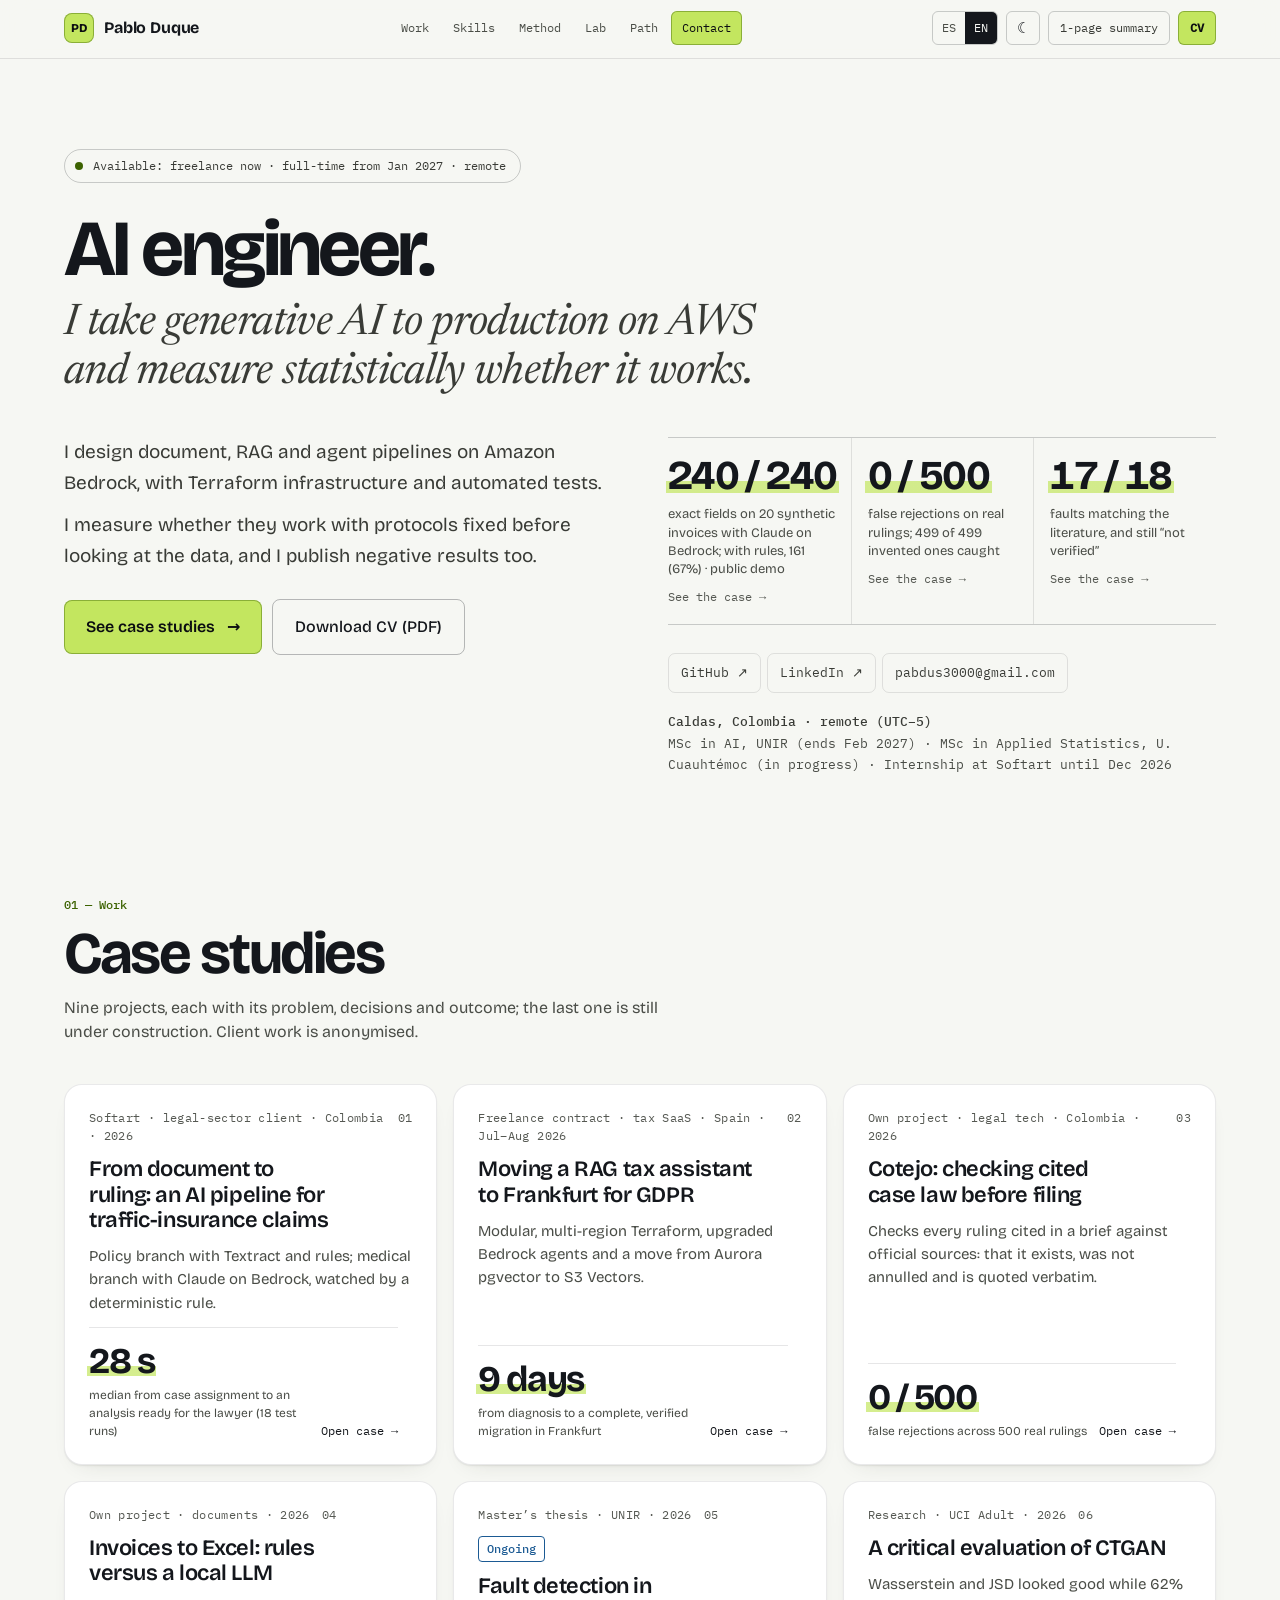
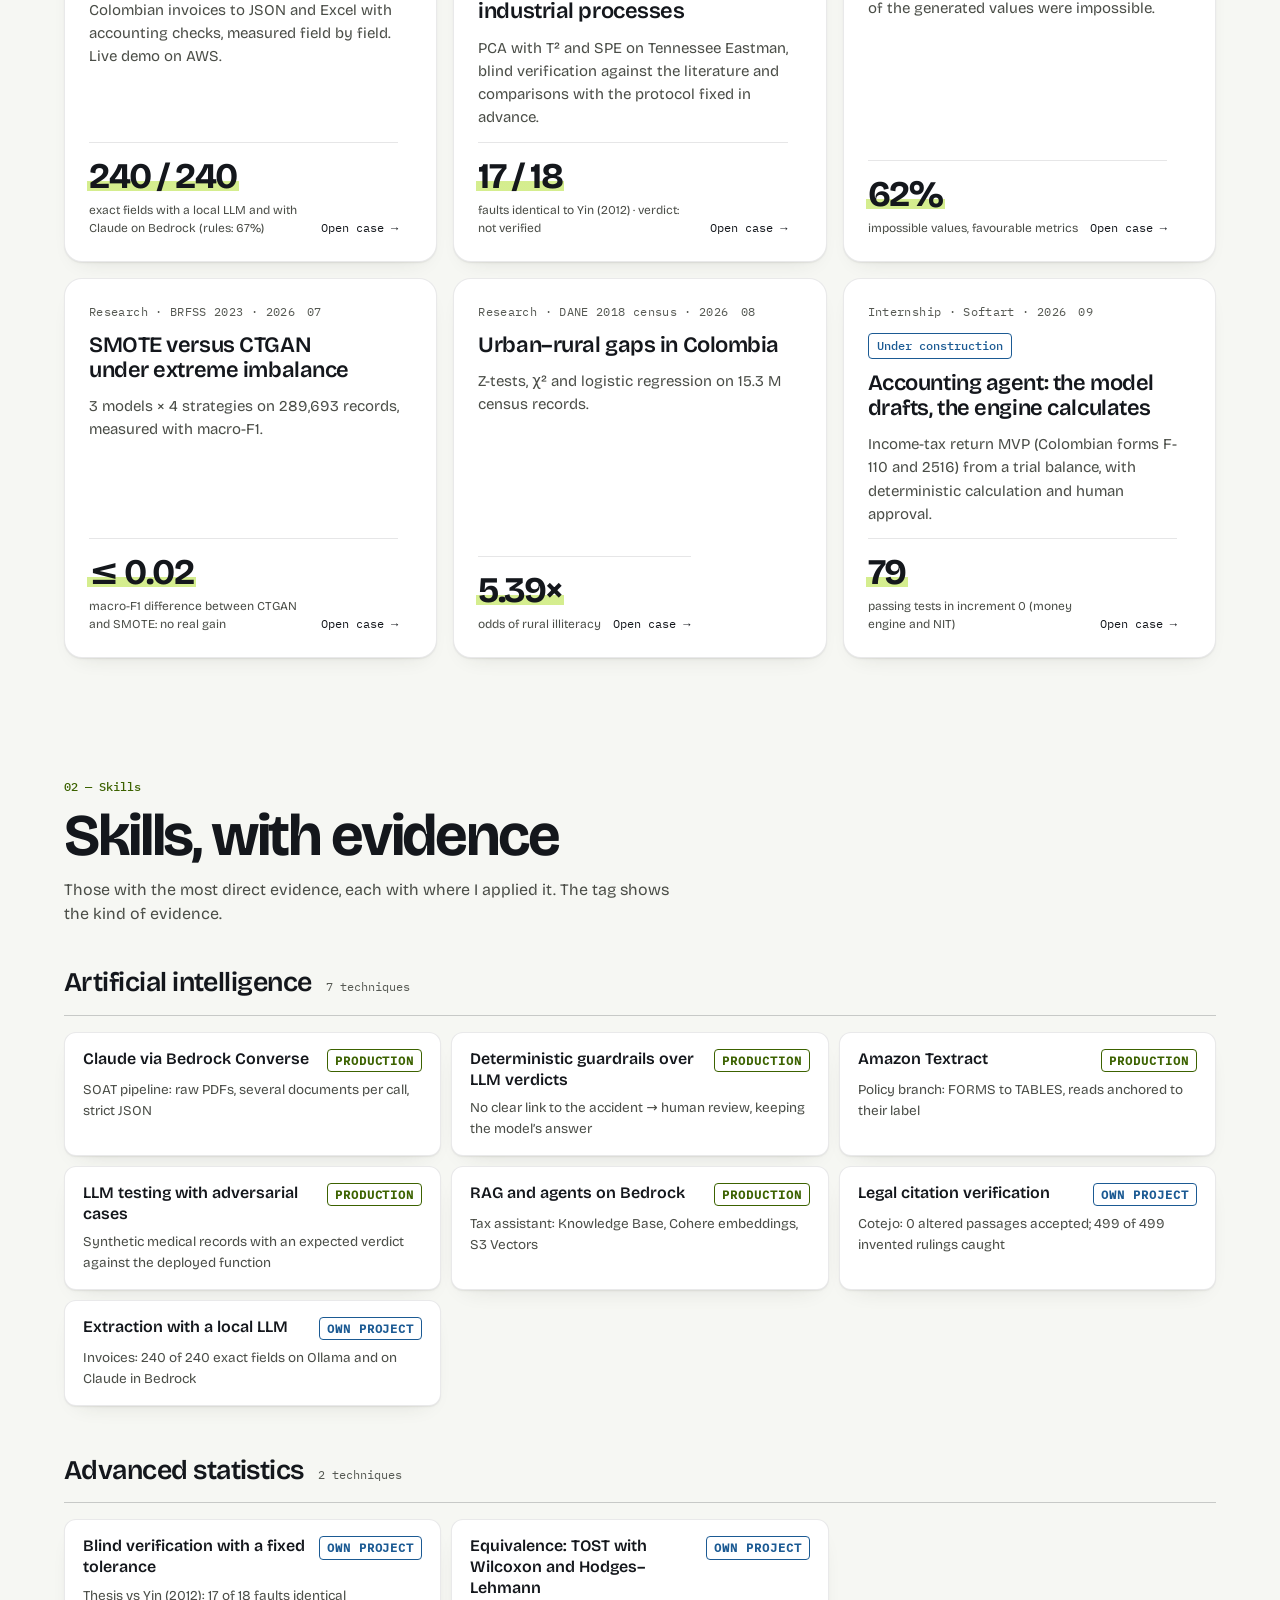
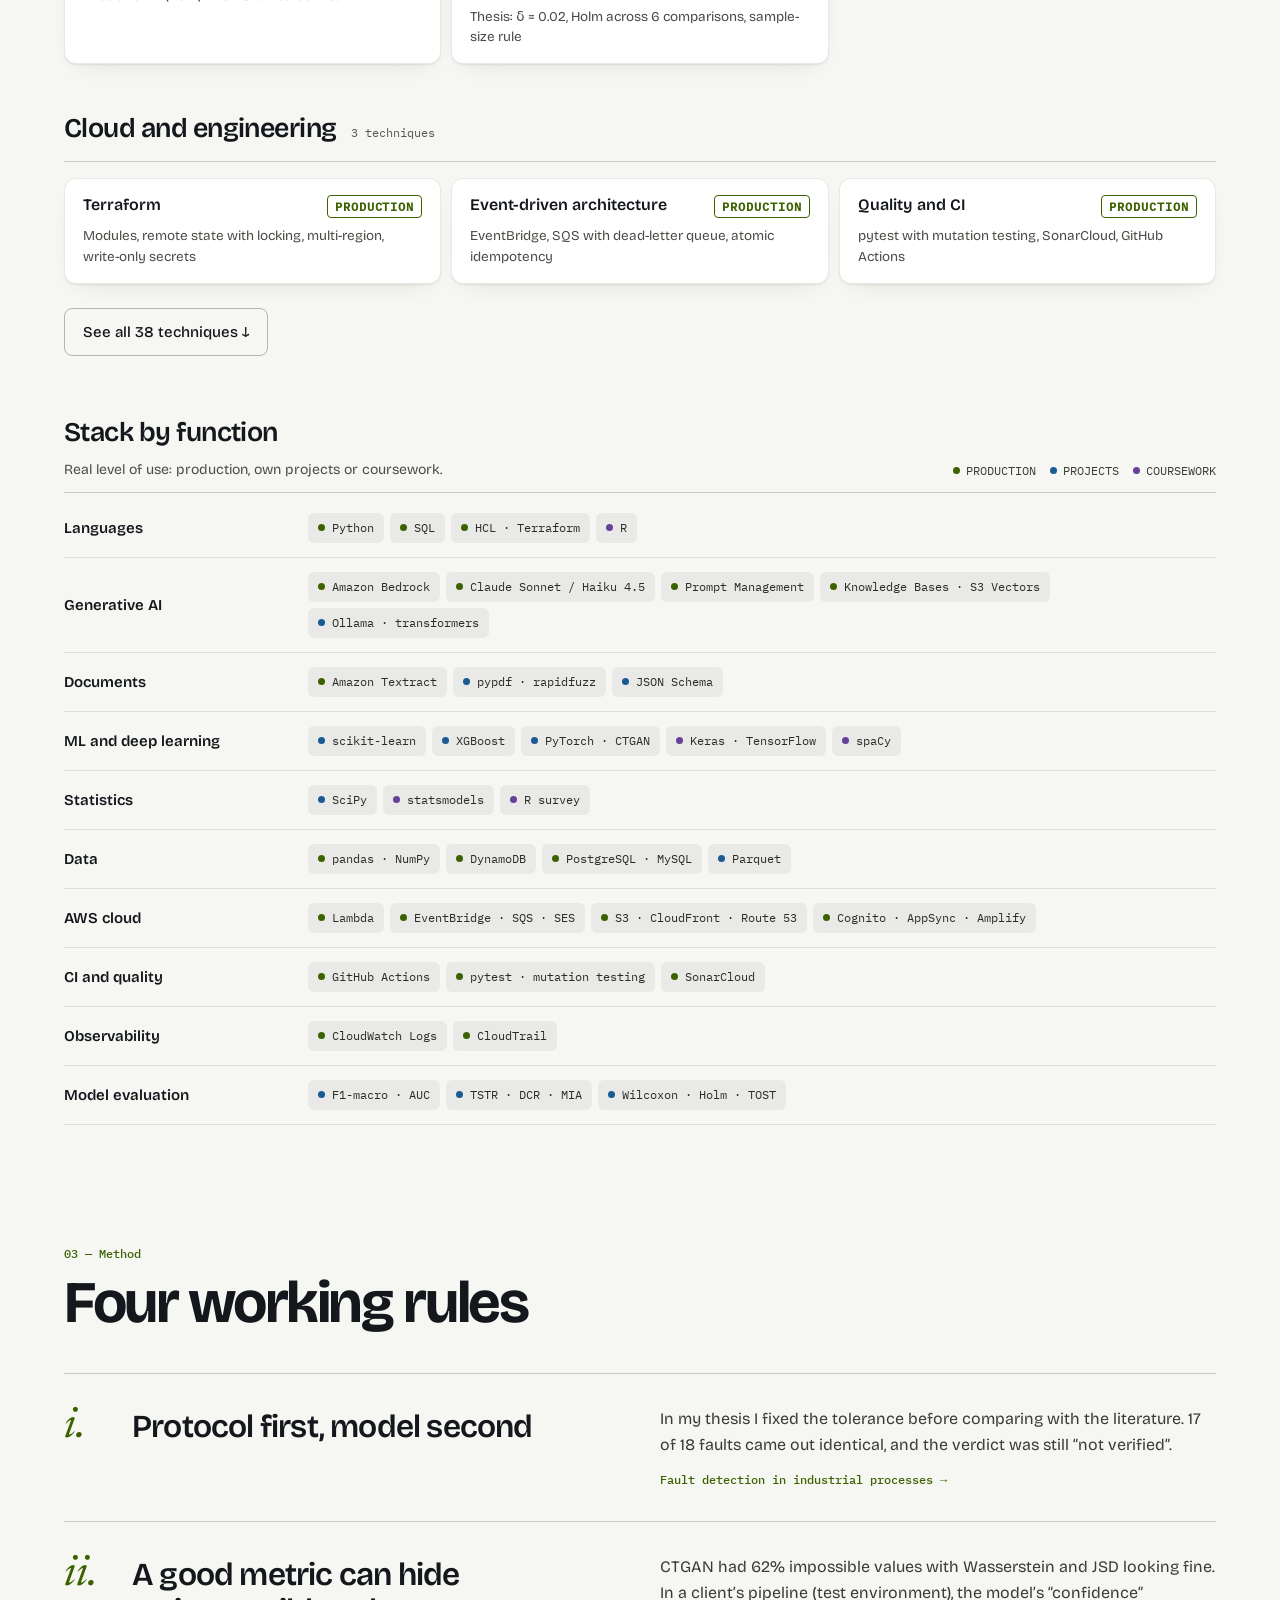
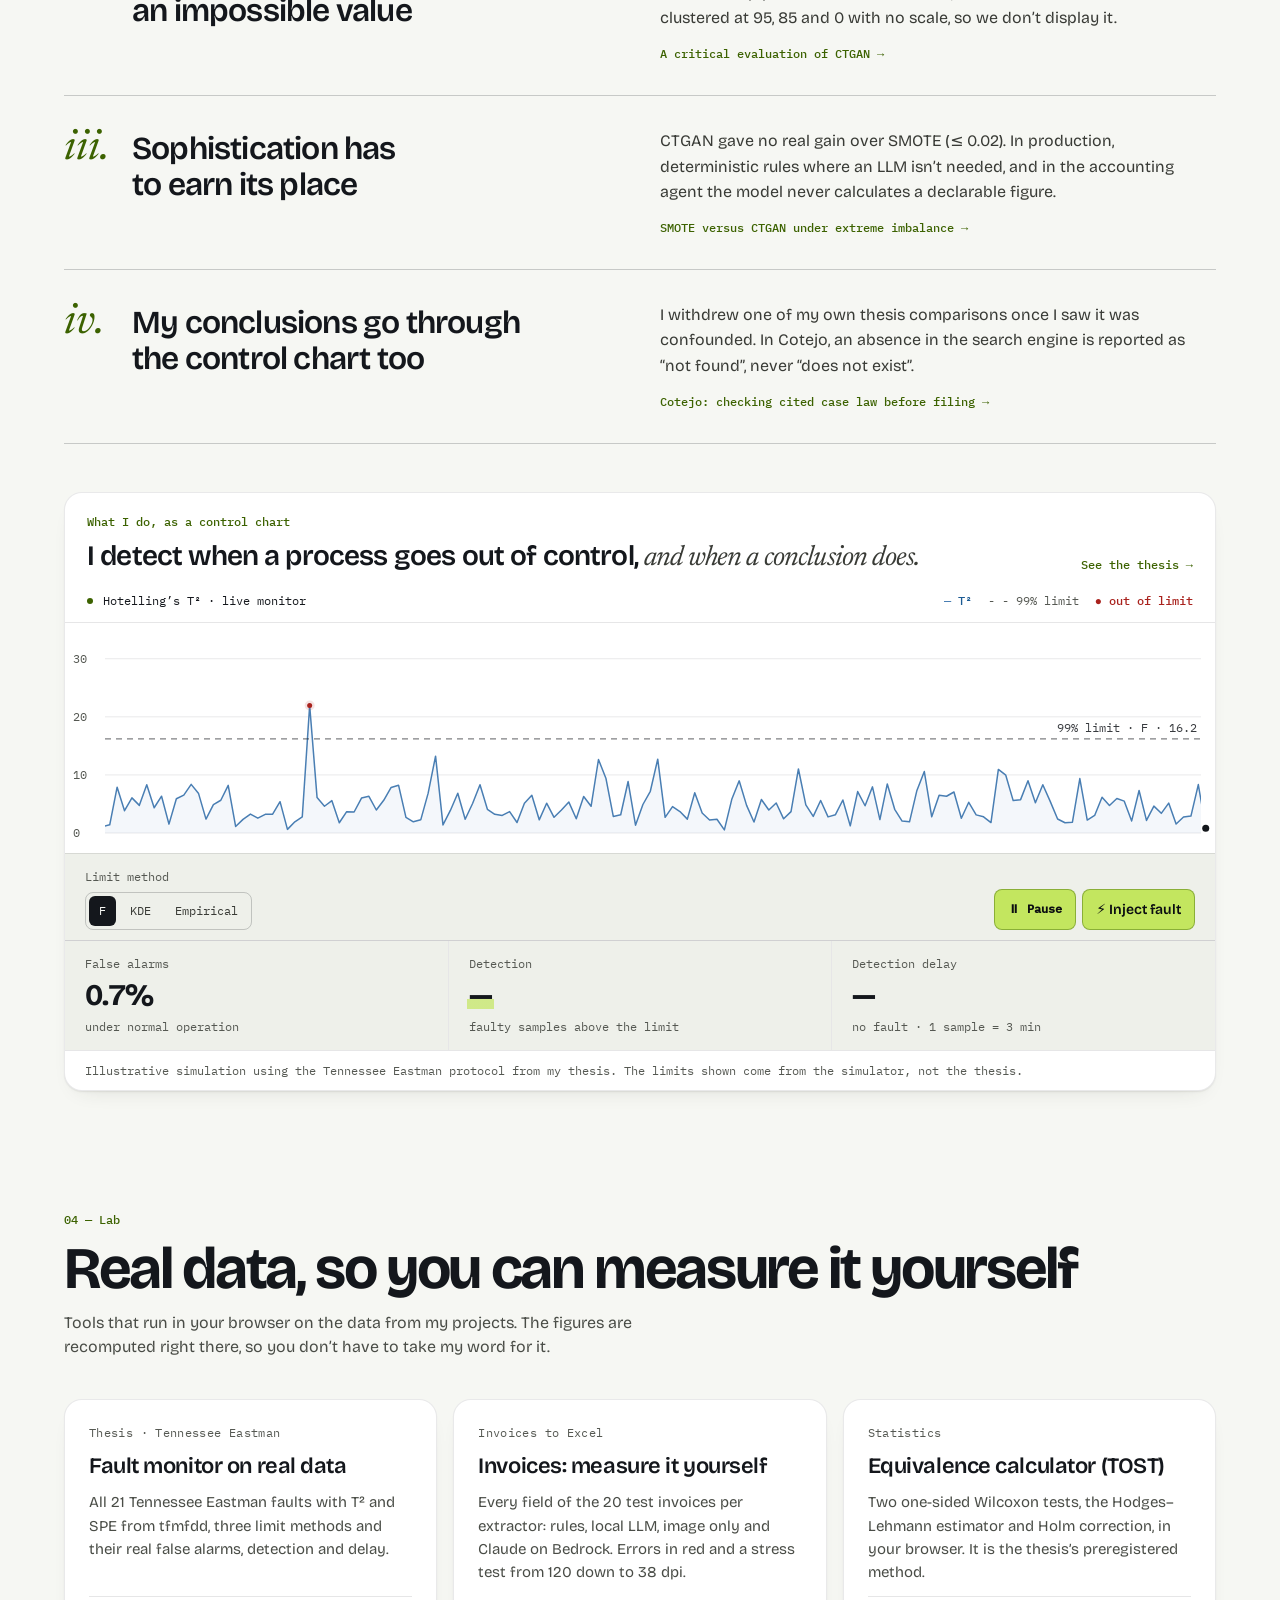
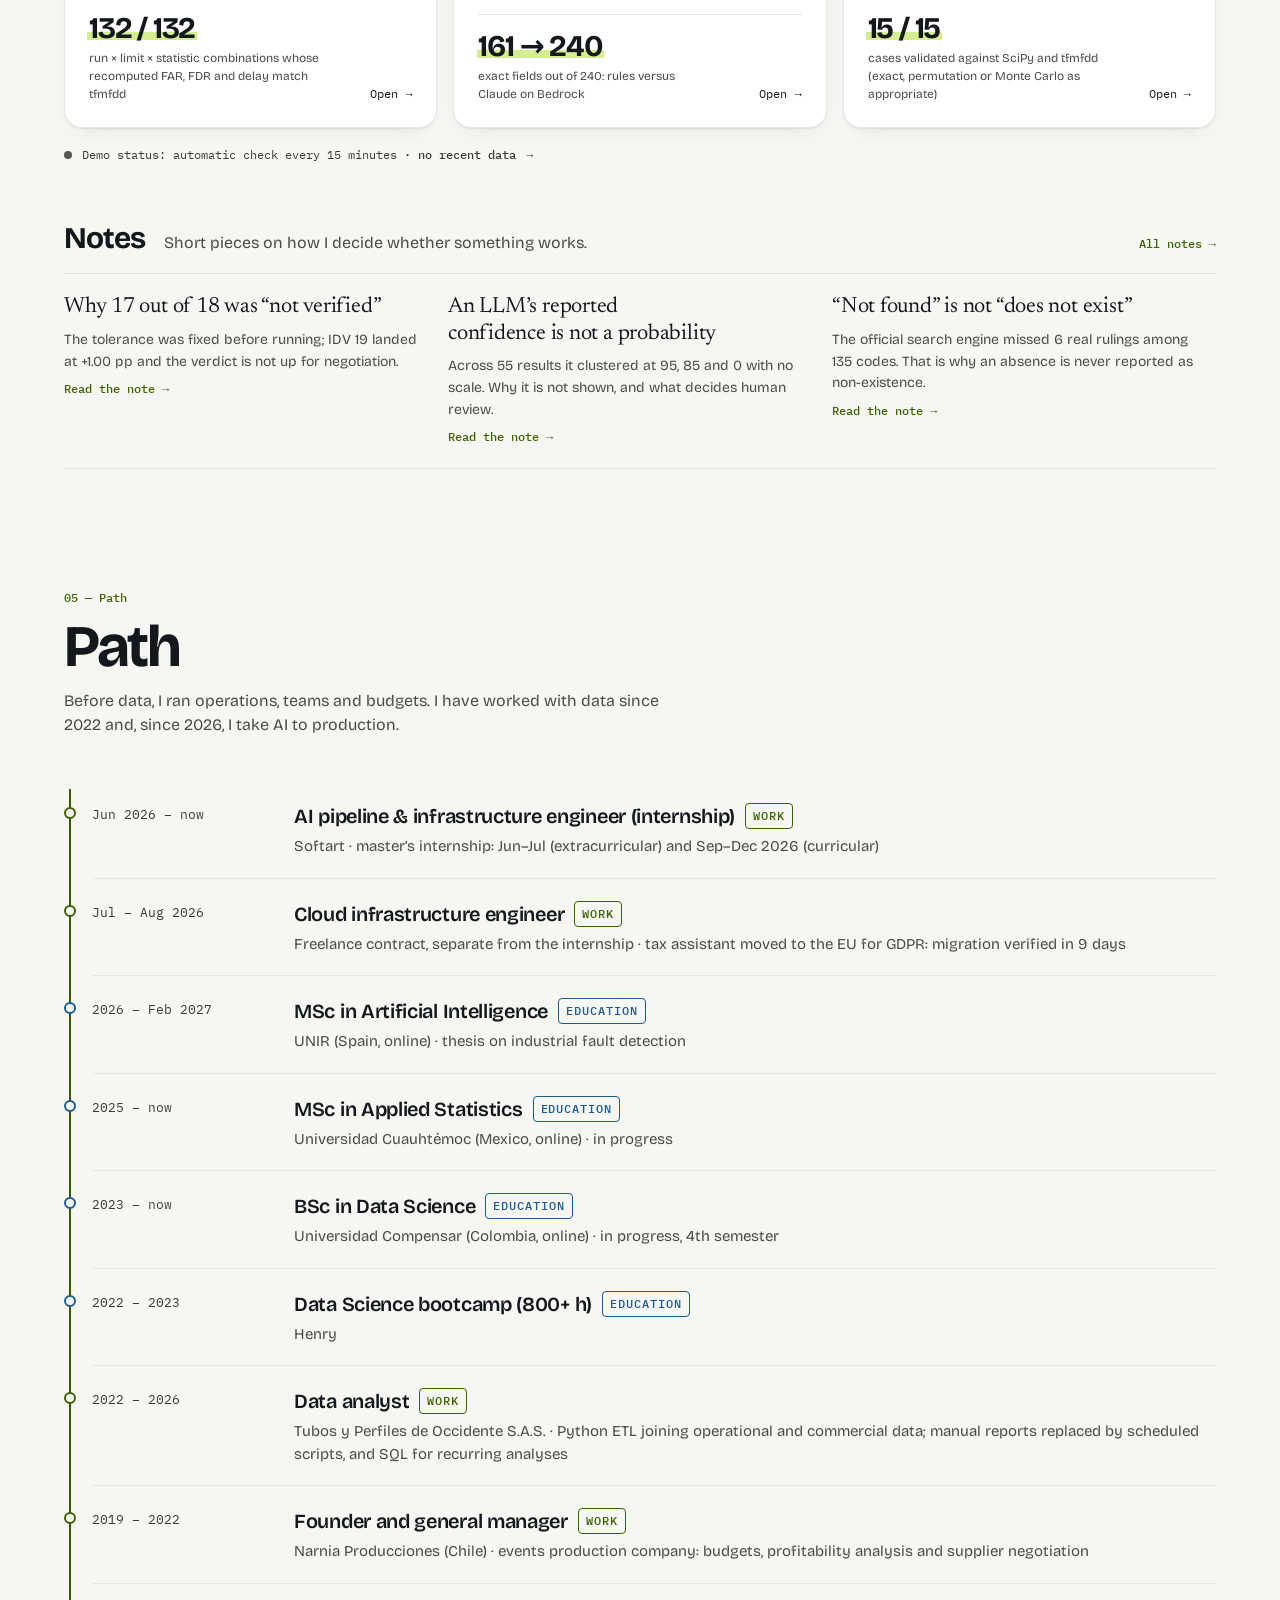
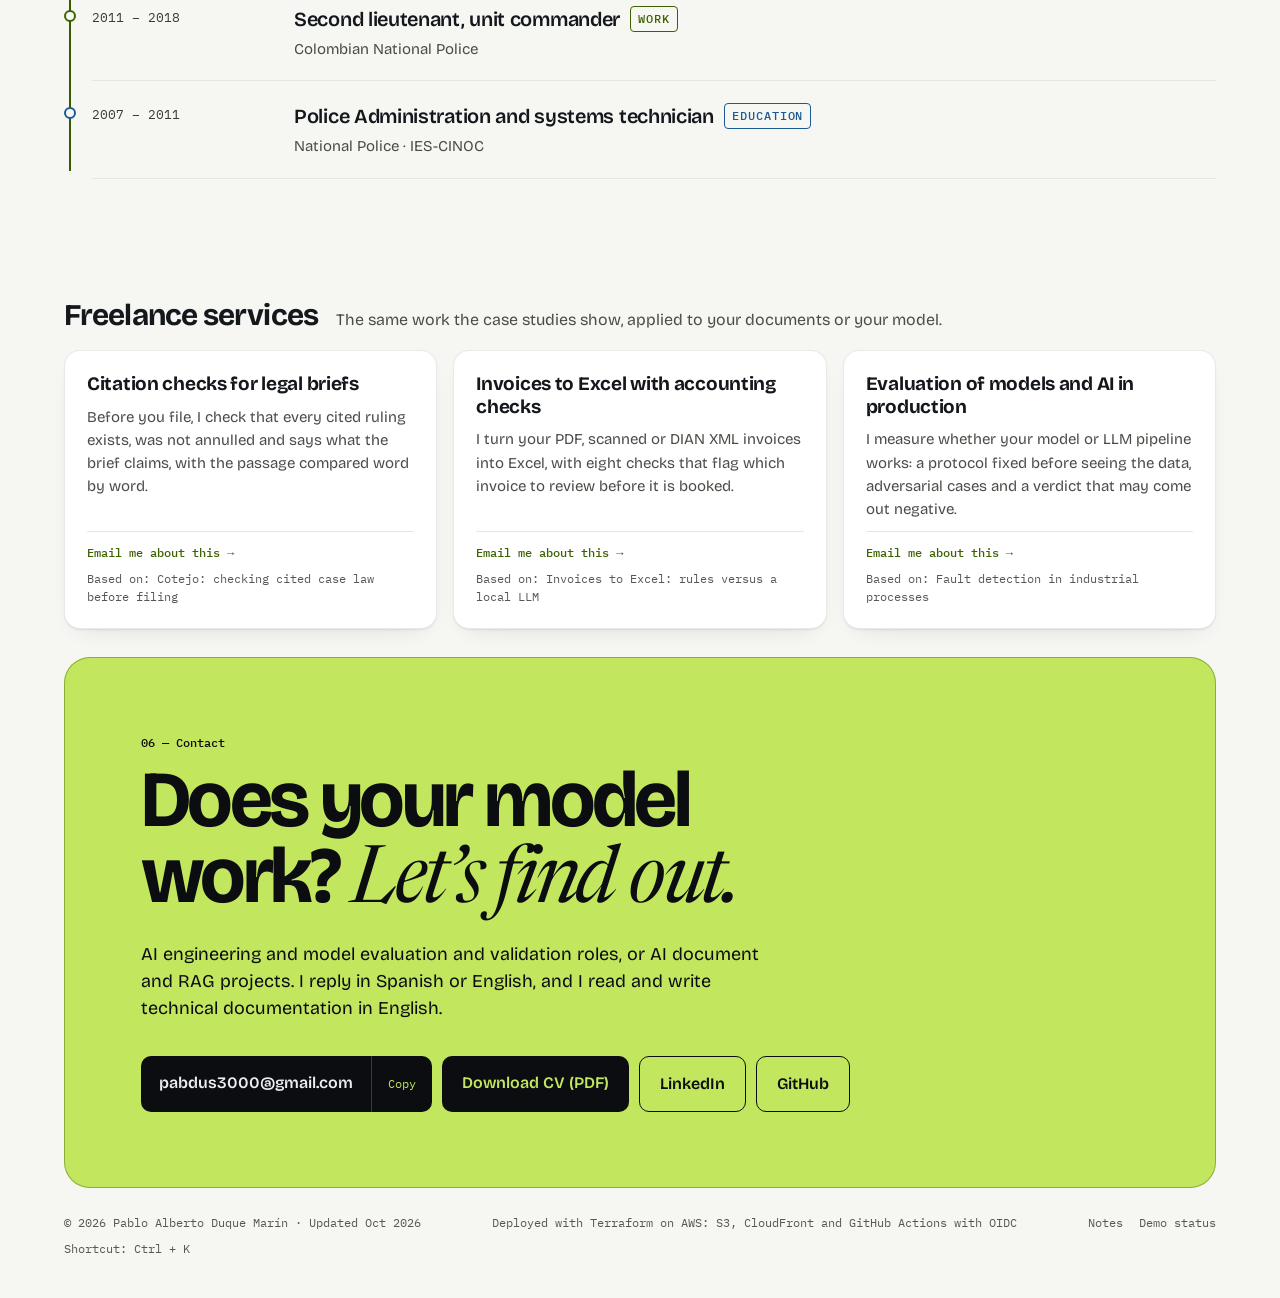
==== commit ec6632d1: "Móvil: botón de tema visible en la barra «Menú» queda solo con ☰ por debajo de 420 px (conserva su n" ====
--- a/site/index.html
+++ b/site/index.html
@@ -114,7 +114,10 @@
 .mnav button{font-family:var(--mono);font-size:14px;font-weight:400;color:var(--ink2);border-bottom:0}
 .theme-btn{min-width:34px;padding:7px 9px;font-size:15px;line-height:18px;color:var(--ink)}
 .mnav .mnav-theme{display:flex;gap:10px;align-items:center}
-@media (max-width:399px){.nav-act .theme-btn{display:none}}
+/* móvil: «Menú» queda solo con ☰ (aria-label intacto) para que quepa el botón de tema; en pantallas muy angostas,
+   el resumen sale de la barra y sigue en la búsqueda del menú */
+@media (max-width:420px){.nav-act{gap:6px}.menu-btn [data-k="menu"]{display:none}.menu-btn{padding:7px 10px}}
+@media (max-width:359px){.nav-act #summary-btn{display:none}}
 @media (min-width:1100px){.mnav{display:none!important}}
 @media (max-width:520px){.brand span{display:none}.nav-act .sum-long{display:none}}
 @media (min-width:521px){.nav-act .sum-short{display:none}}
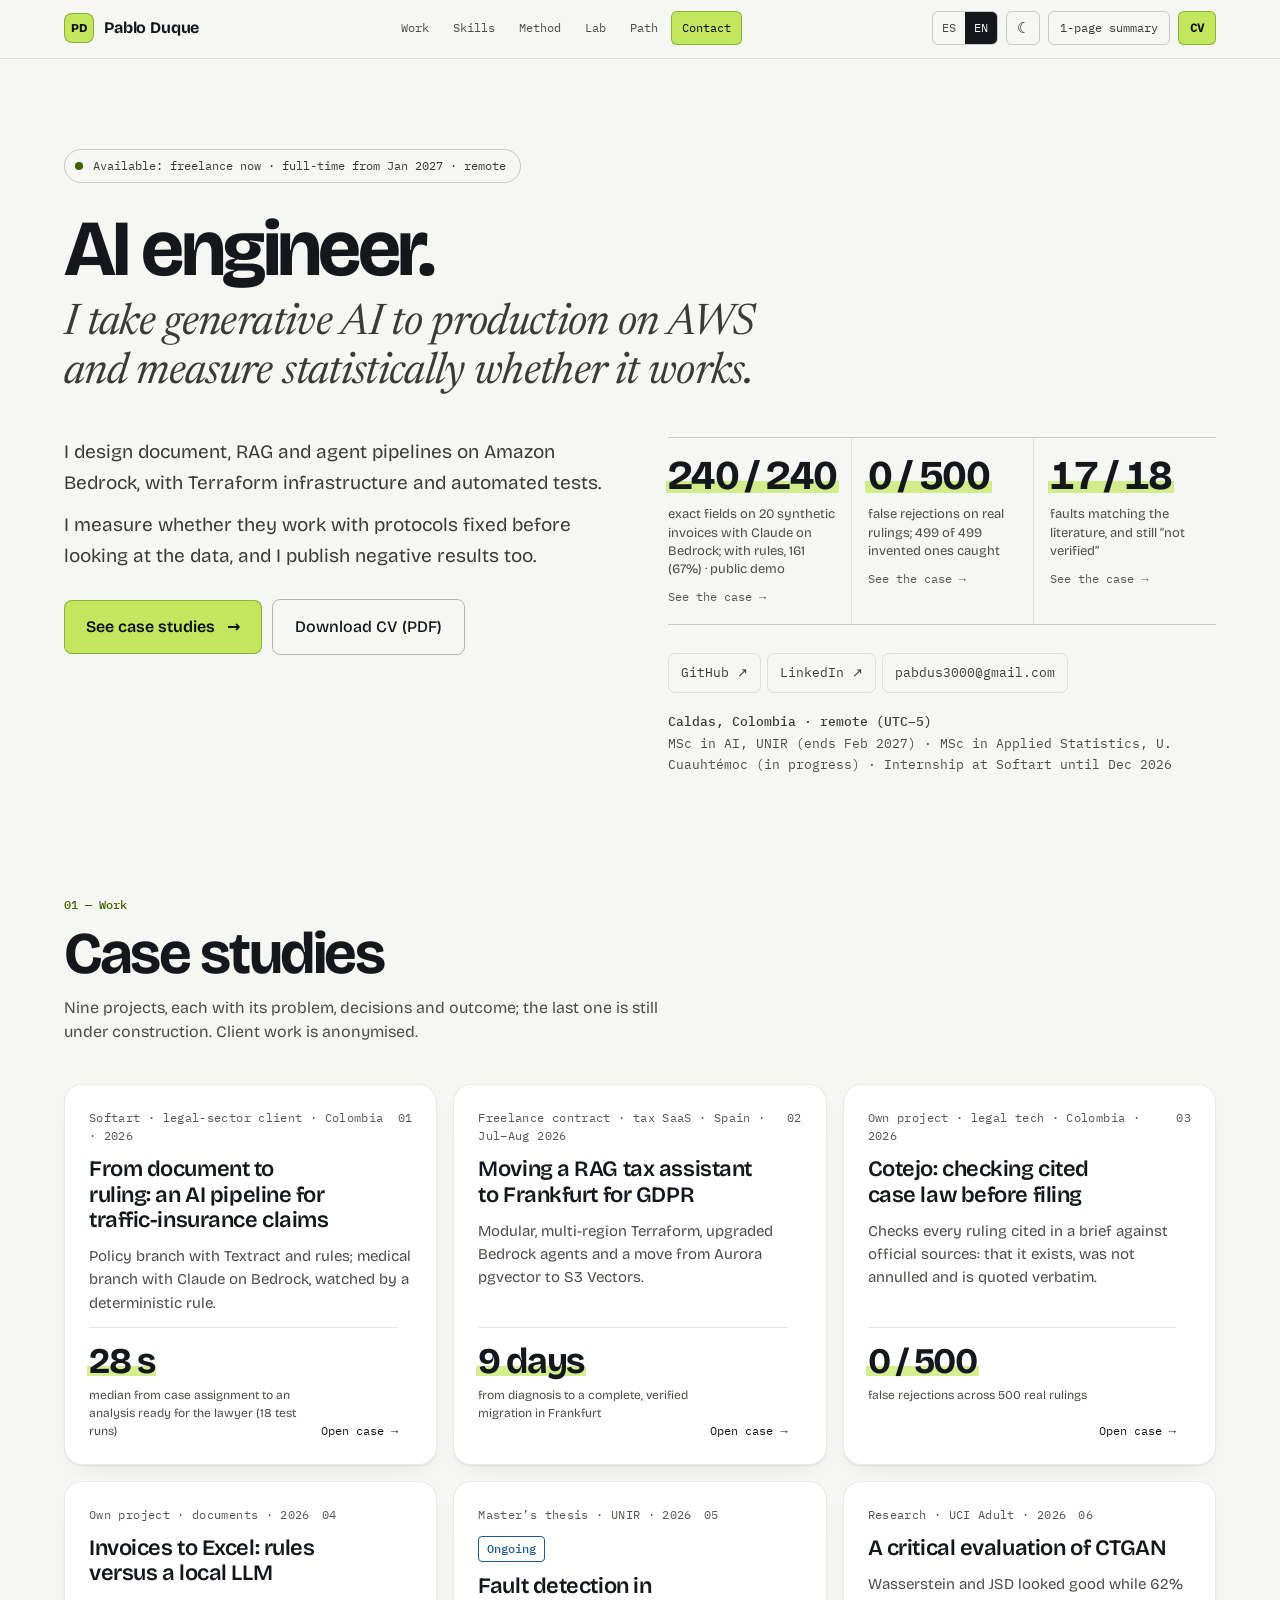
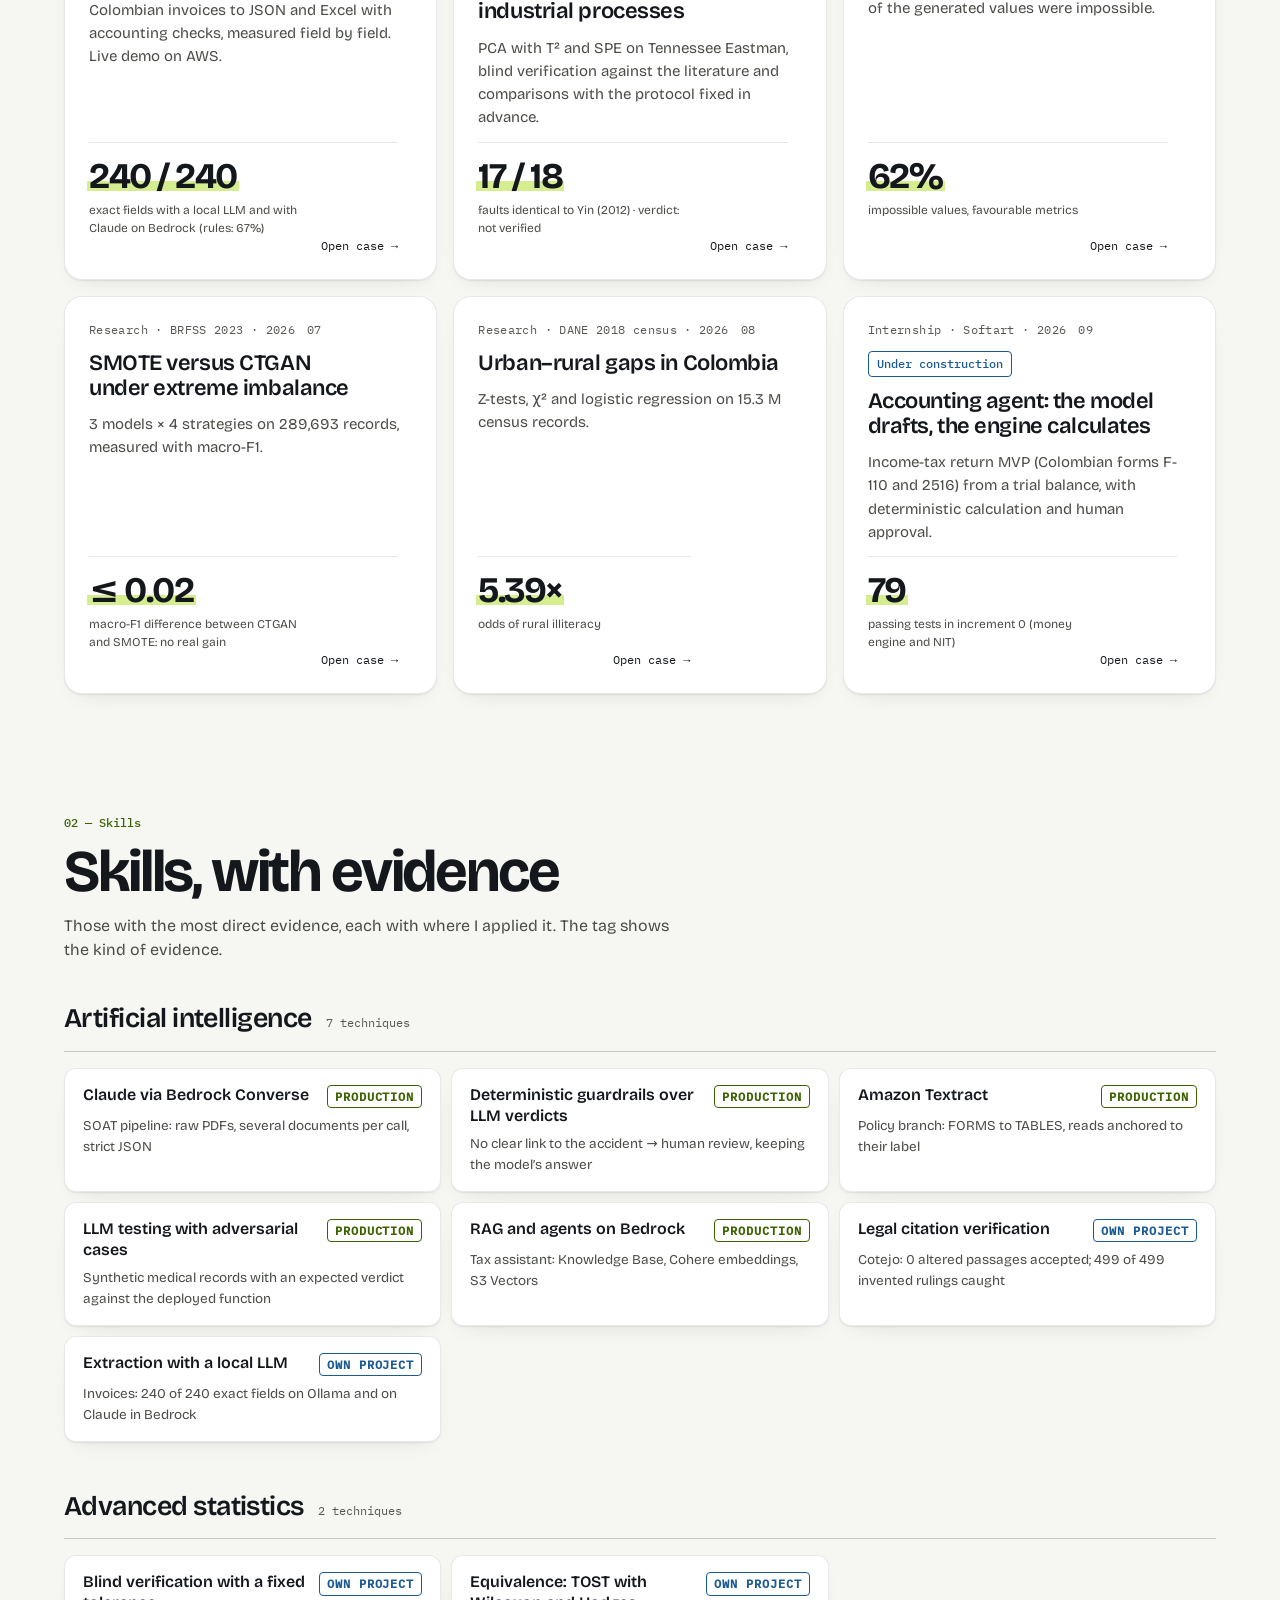
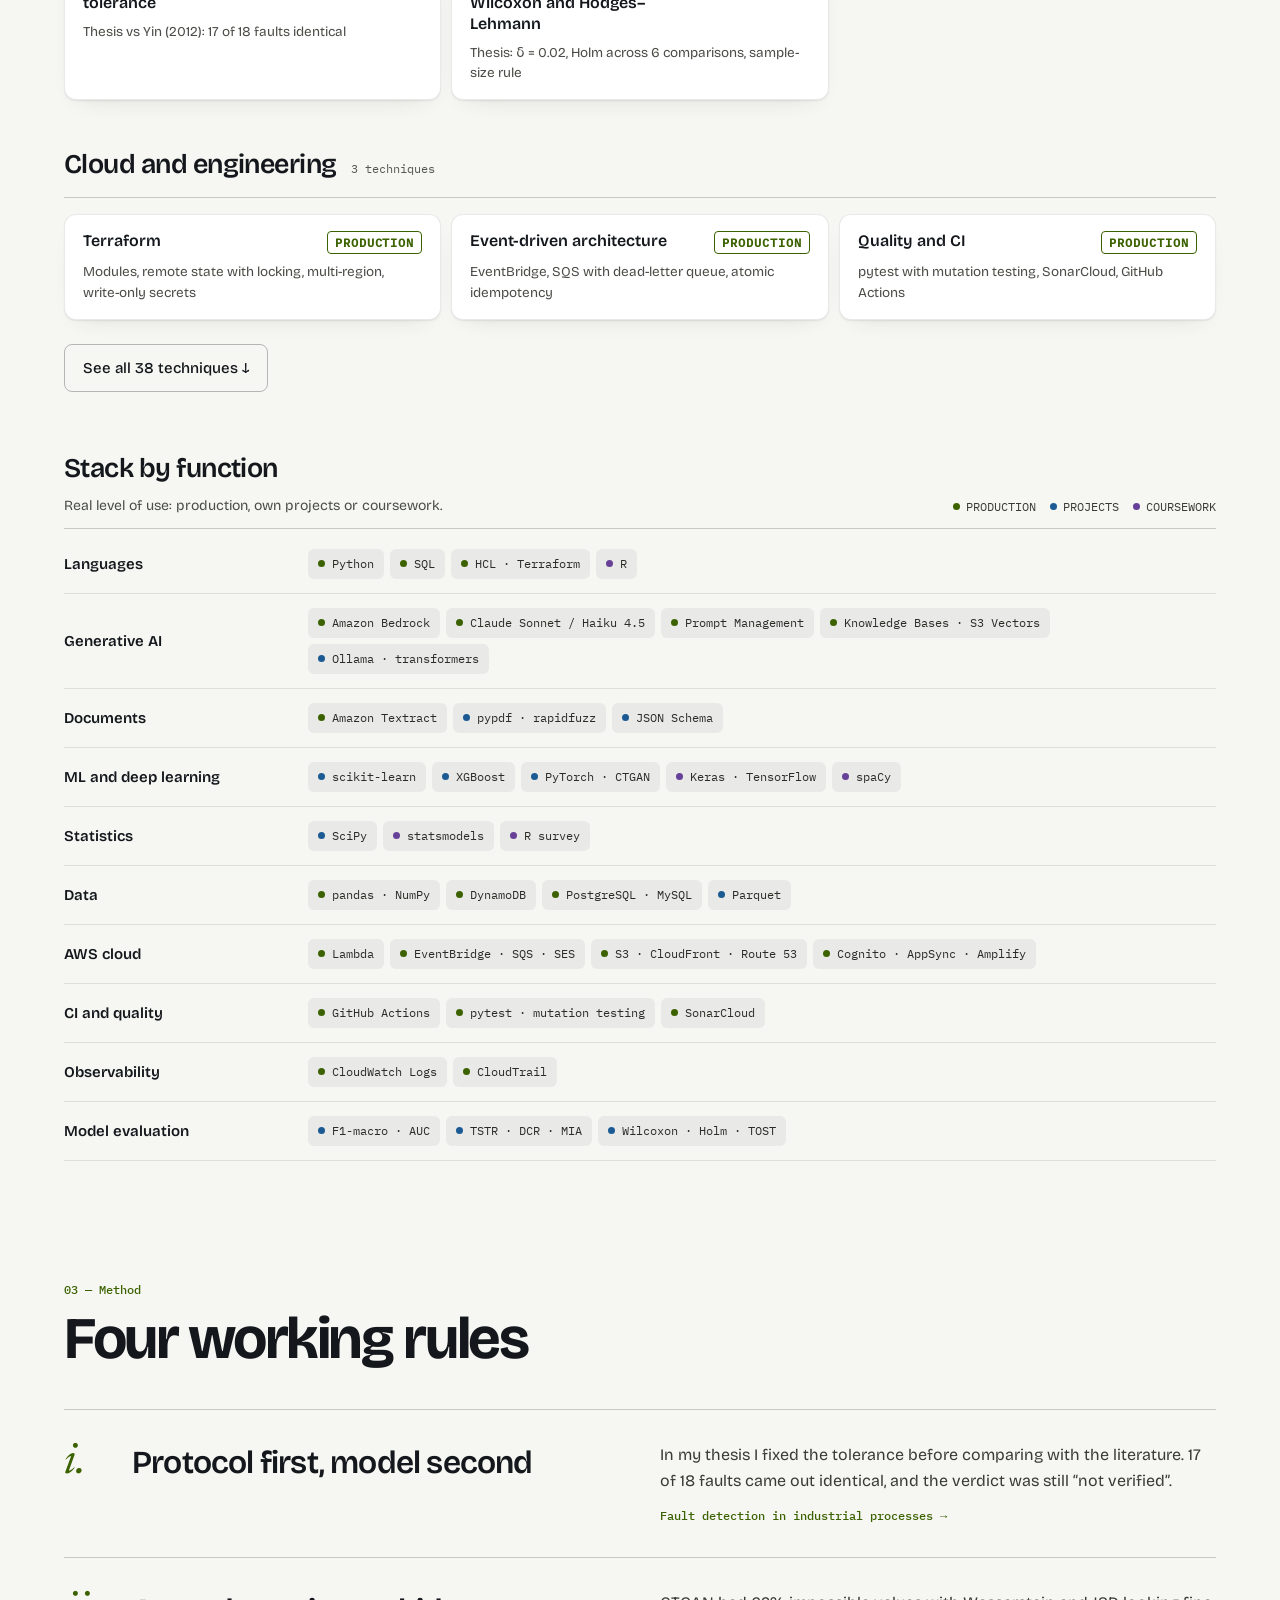
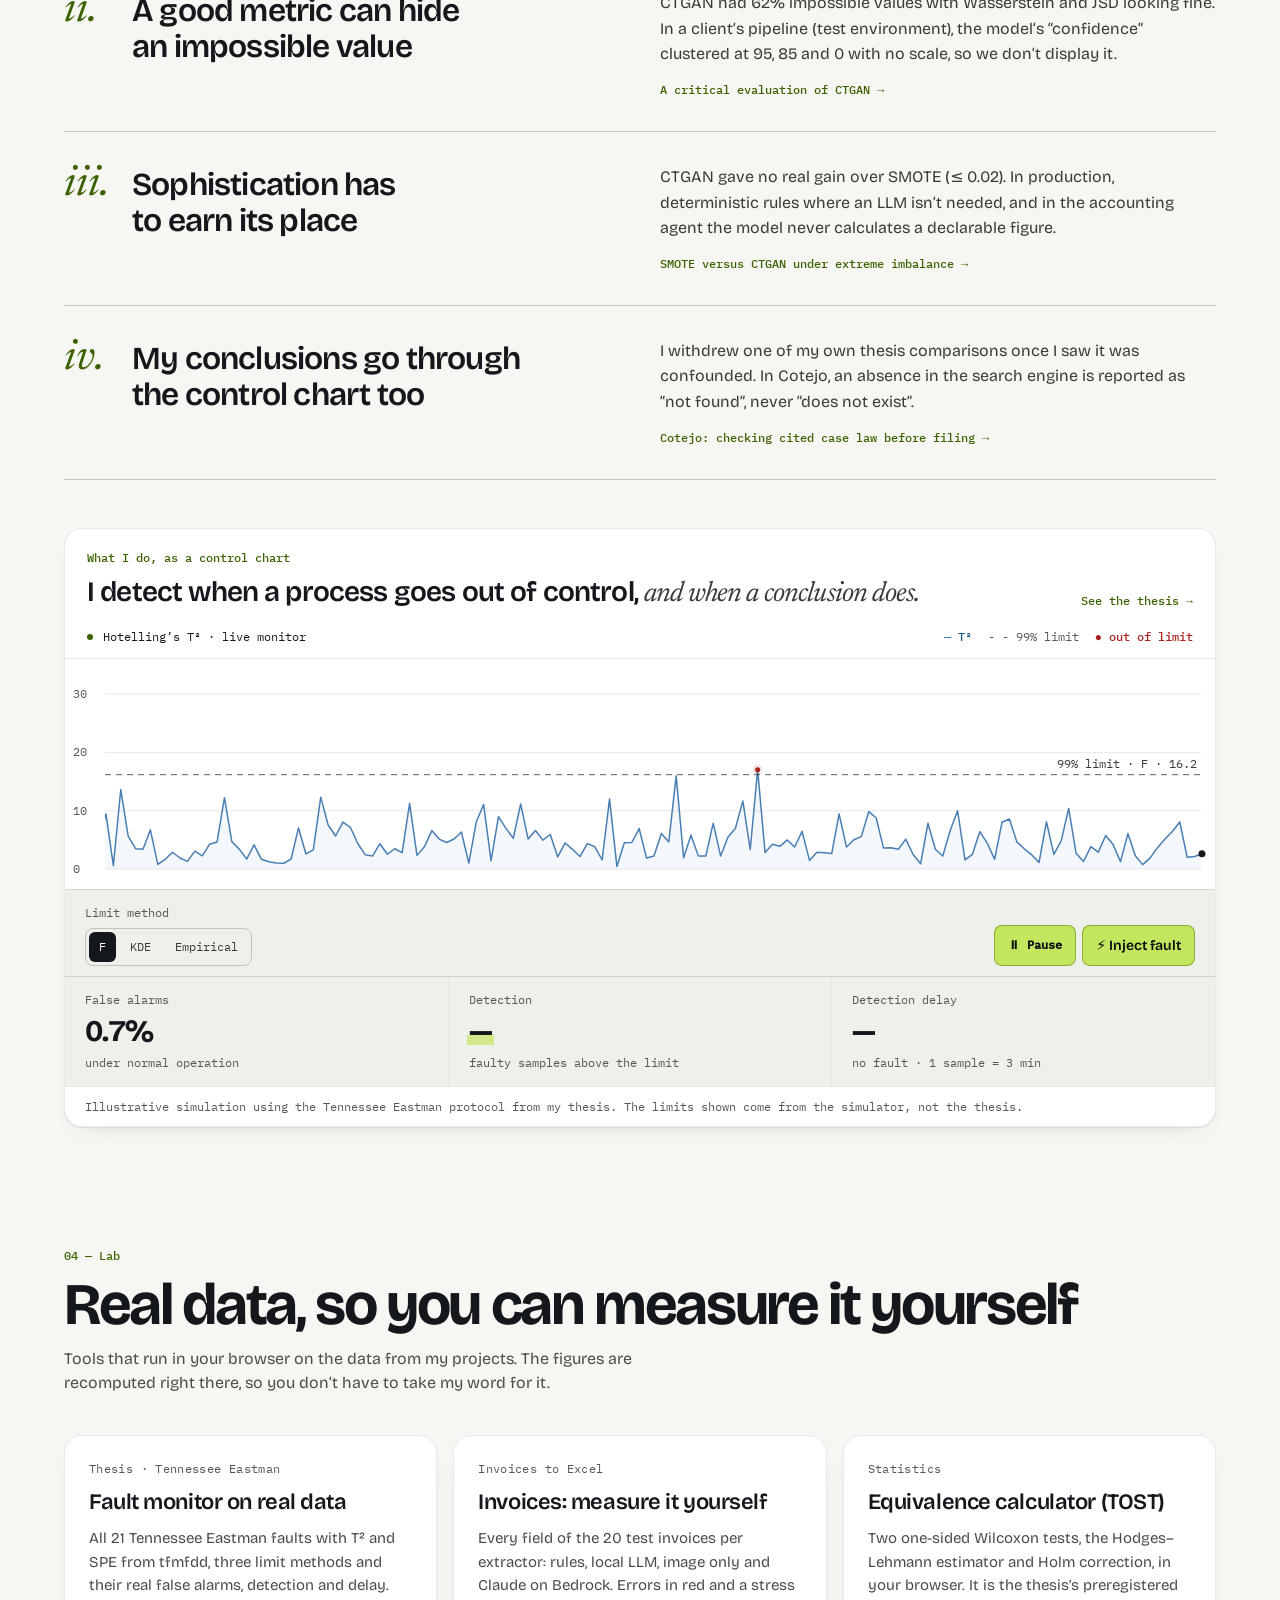
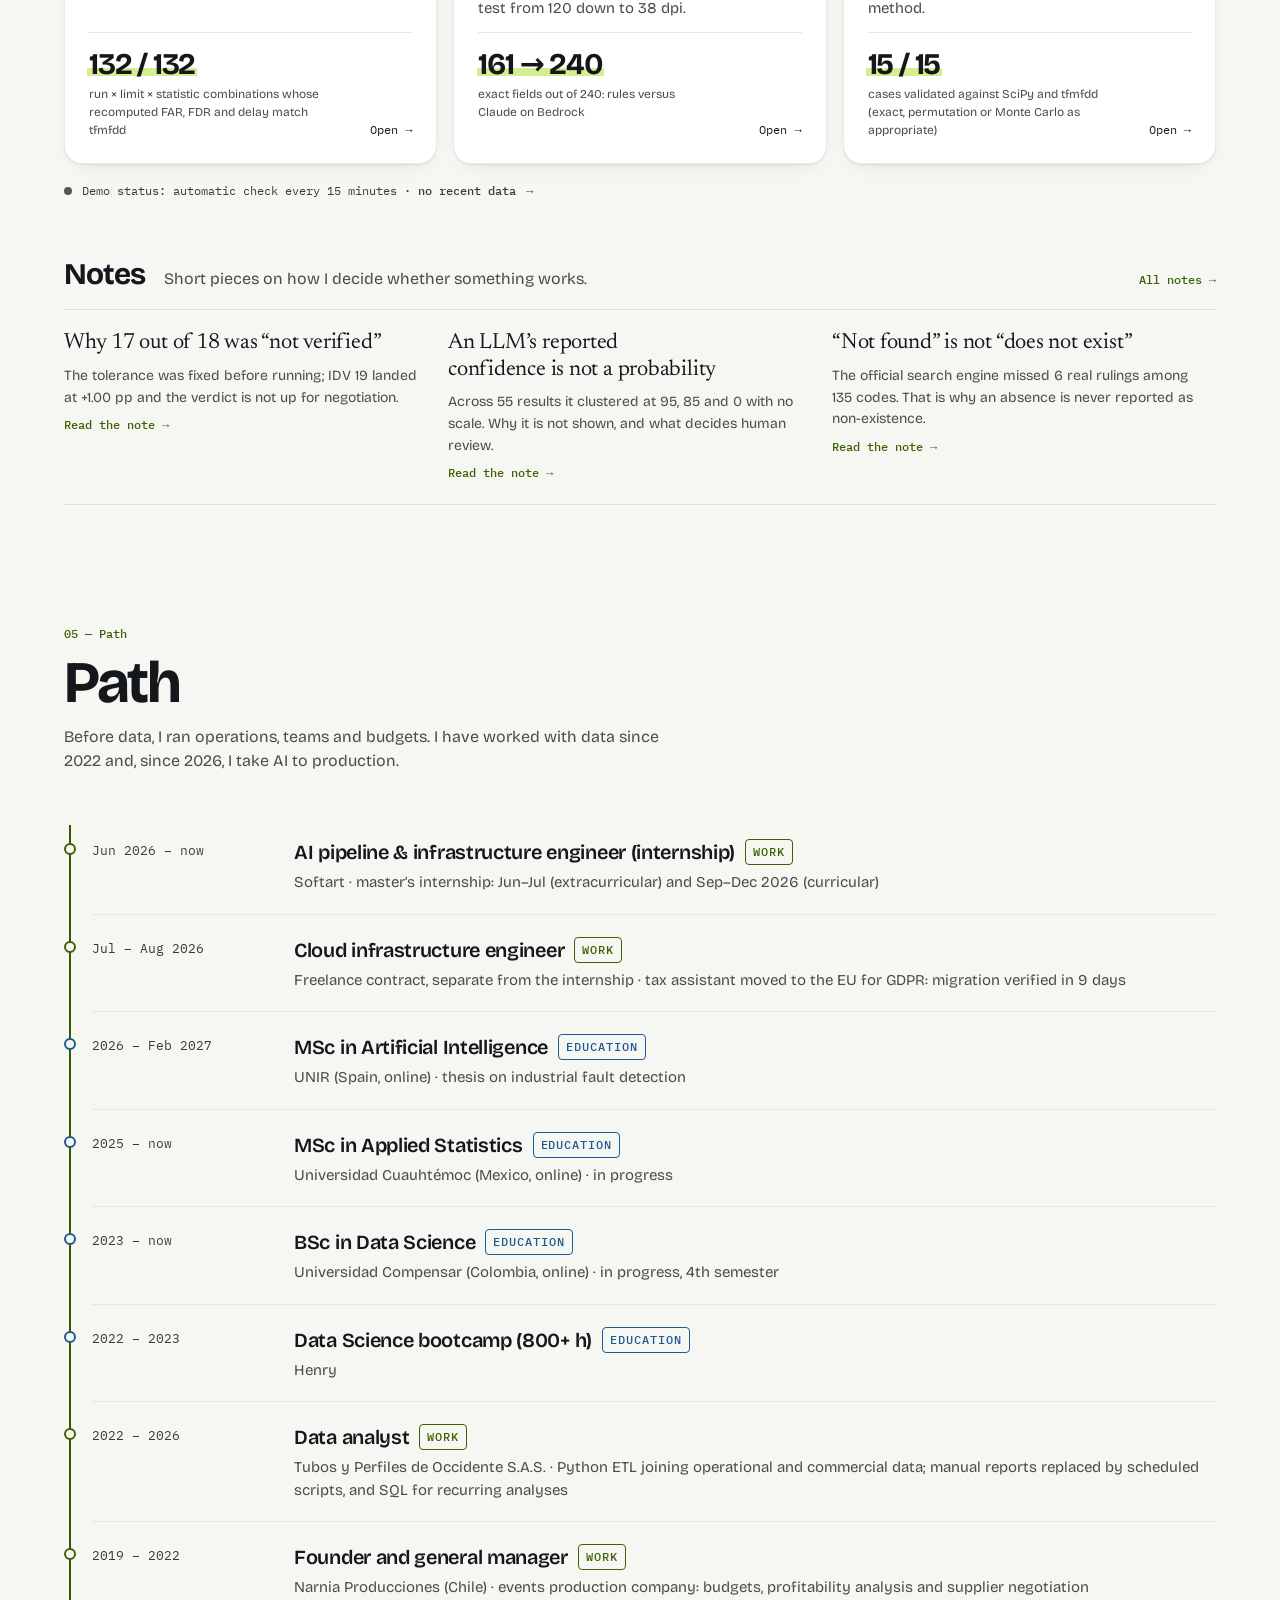
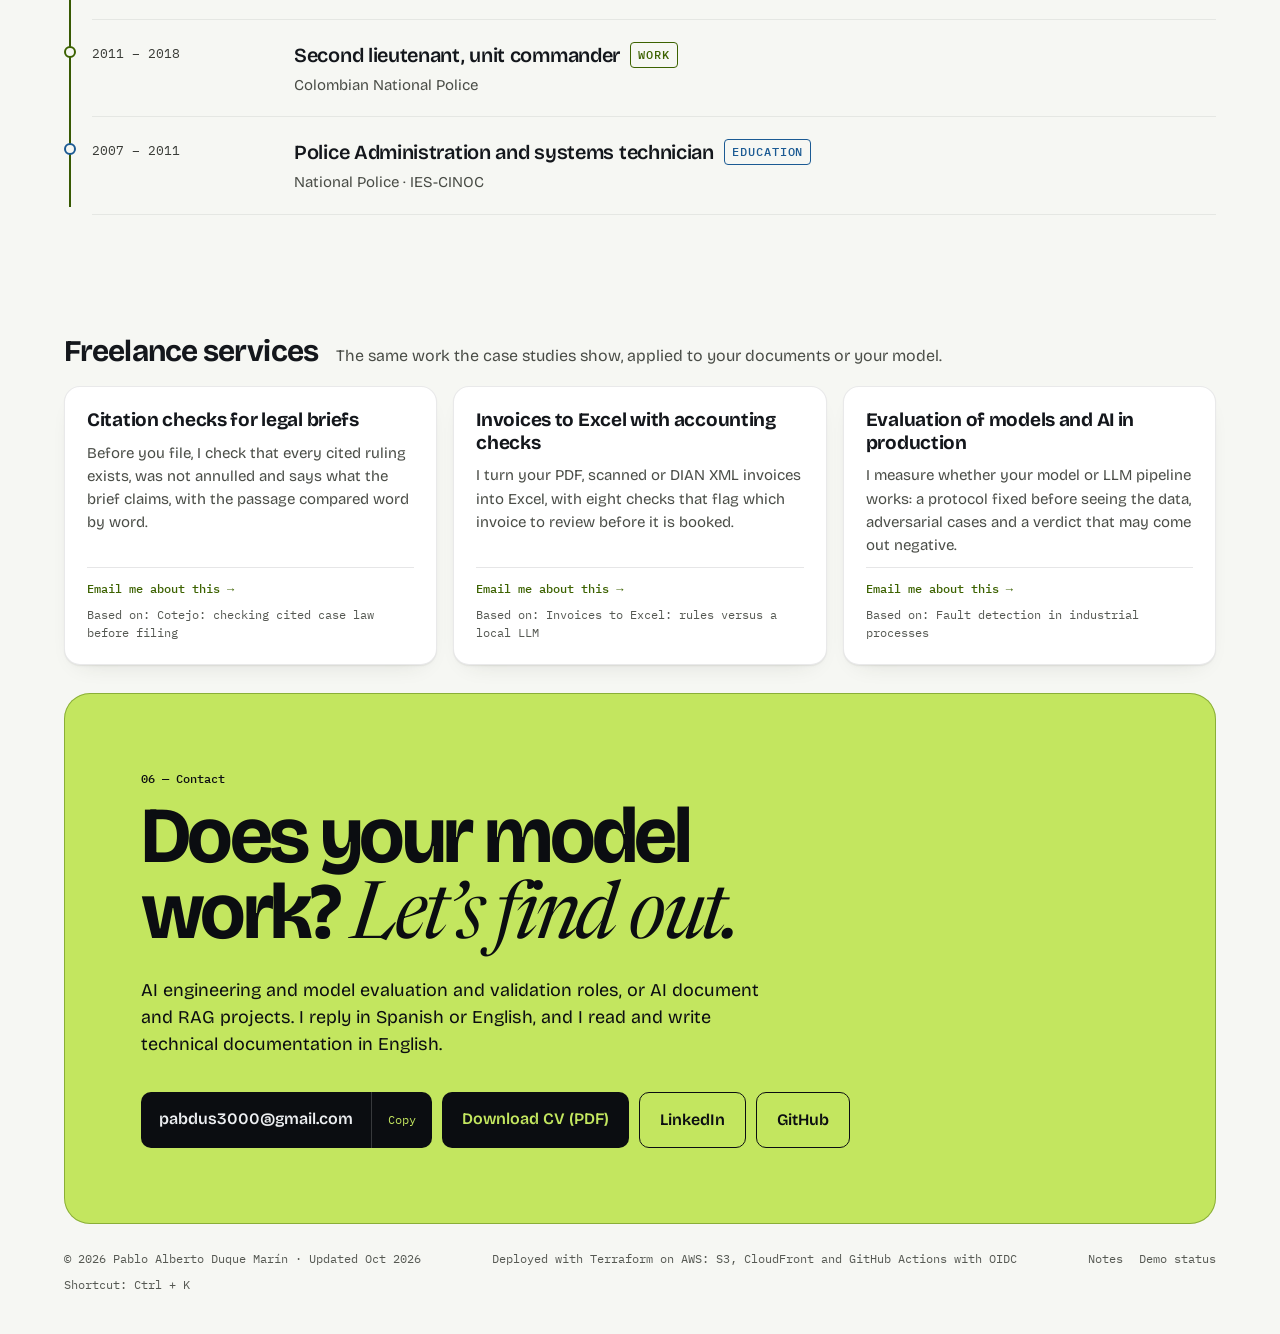
==== commit 67e694b2: "Maquetación: cifras alineadas, selector ES|EN único y resaltador en la detección - Tarjetas de casos" ====
--- a/site/index.html
+++ b/site/index.html
@@ -209,10 +209,12 @@
 .badge{align-self:flex-start;font-family:var(--mono);font-size:12px;padding:3px 8px;border-radius:4px;border:1px solid var(--blue);color:var(--blue)}
 .card-title{font-size:22px;line-height:1.15;font-weight:600;letter-spacing:-.02em;text-wrap:balance}
 .card-sum{font-size:15px;line-height:1.55;color:var(--mut);flex:1}
-.card-foot{display:flex;justify-content:space-between;align-items:end;gap:12px;padding-top:16px;border-top:1px solid var(--line)}
+.card-foot{display:flex;justify-content:space-between;align-items:start;gap:12px;padding-top:16px;border-top:1px solid var(--line)}
 .card-mv{display:block;font-size:36px;font-weight:700;letter-spacing:-.04em;line-height:1;color:var(--lime-ink);white-space:nowrap}
 .card-ml{display:block;font-size:12px;color:var(--mut);margin-top:6px;max-width:220px}
-.card-go{font-family:var(--mono);font-size:12px;white-space:nowrap}
+.card-go{font-family:var(--mono);font-size:12px;white-space:nowrap;align-self:end}
+/* la cifra queda a la misma altura en toda la fila: el pie reserva tres líneas de etiqueta */
+@media (min-width:720px){.card-ml,.labc-vl{min-height:54px}}
 
 /* competencias */
 .sk-head{display:flex;justify-content:space-between;align-items:end;flex-wrap:wrap;gap:20px;margin-bottom:36px}
@@ -330,6 +332,7 @@
 .tabs button.on{background:var(--ink);color:var(--bg)}
 .hbar{display:grid;grid-template-columns:minmax(80px,120px) minmax(0,1fr) 76px;gap:14px;align-items:center;margin-bottom:14px}
 .hbar span{font-size:15px}
+@media (max-width:480px){.hbar{grid-template-columns:minmax(0,1fr) auto;gap:6px 10px}.hbar b{white-space:nowrap;font-size:18px}.hbar span{grid-column:1/-1;font-size:14px}.hbar-t{grid-column:1}}
 .hbar-t{height:28px;border-radius:6px;background:var(--t05);overflow:hidden}
 .hbar-t div{height:100%;border-radius:6px;background:var(--blue);transition:width .8s cubic-bezier(.2,.8,.2,1)}
 .hbar b{font-size:20px;font-weight:700;letter-spacing:-.02em;text-align:right;font-variant-numeric:tabular-nums}
@@ -440,10 +443,10 @@
 .labc-k{font-family:var(--mono);font-size:12px;letter-spacing:.03em;color:var(--ink3)}
 .labc-t{font-size:22px;line-height:1.15;font-weight:600;letter-spacing:-.02em;text-wrap:balance}
 .labc-d{font-size:15px;line-height:1.55;color:var(--mut);flex:1}
-.labc-f{display:flex;justify-content:space-between;align-items:end;gap:12px;padding-top:16px;border-top:1px solid var(--line)}
+.labc-f{display:flex;justify-content:space-between;align-items:start;gap:12px;padding-top:16px;border-top:1px solid var(--line)}
 .labc-v{display:block;font-size:30px;font-weight:700;letter-spacing:-.04em;line-height:1;color:var(--lime-ink);white-space:nowrap}
 .labc-vl{display:block;font-size:12px;color:var(--mut);margin-top:6px;max-width:230px}
-.labc-go{font-family:var(--mono);font-size:12px;white-space:nowrap}
+.labc-go{font-family:var(--mono);font-size:12px;white-space:nowrap;align-self:end}
 .lab-status{display:inline-flex;align-items:center;gap:10px;margin-top:18px;font-family:var(--mono);font-size:12px;color:var(--ink2)}
 .lab-status:hover{color:var(--ink)}
 .lab-status i{width:8px;height:8px;border-radius:50%;background:var(--ink3)}
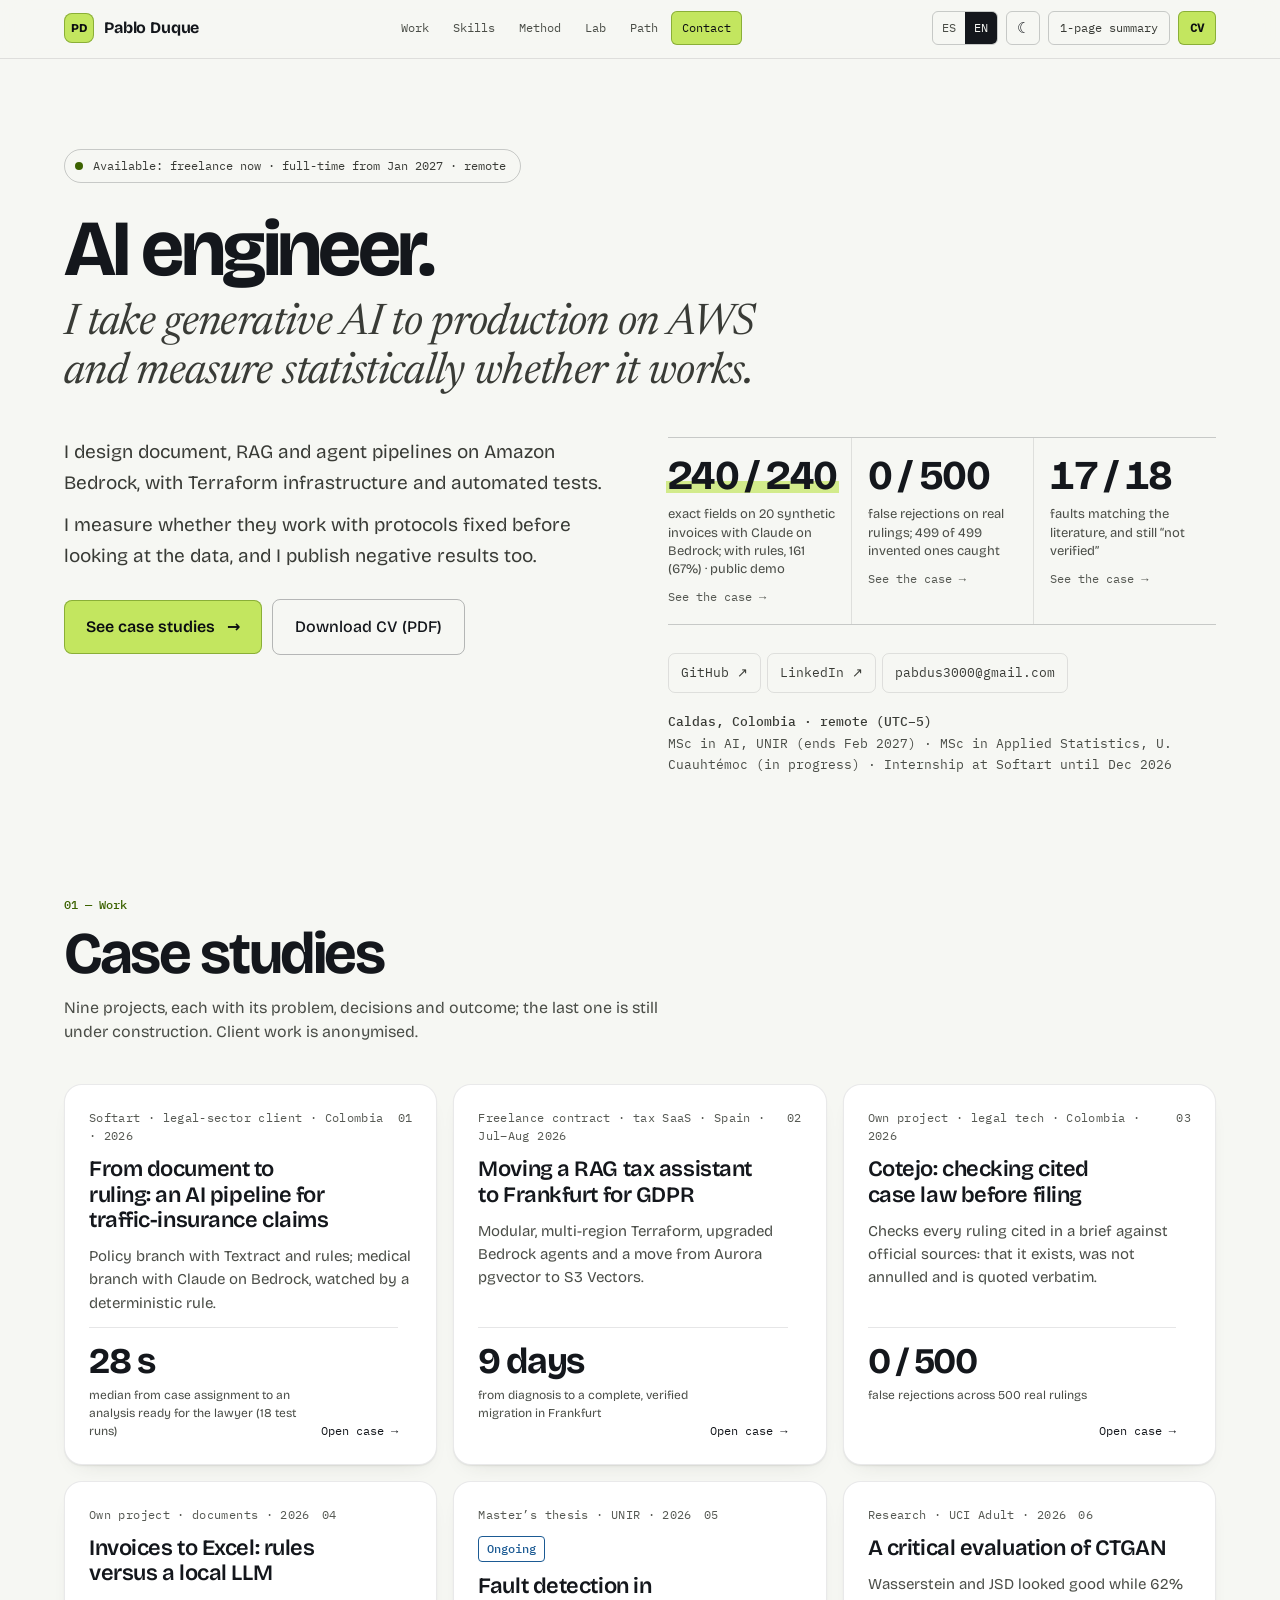
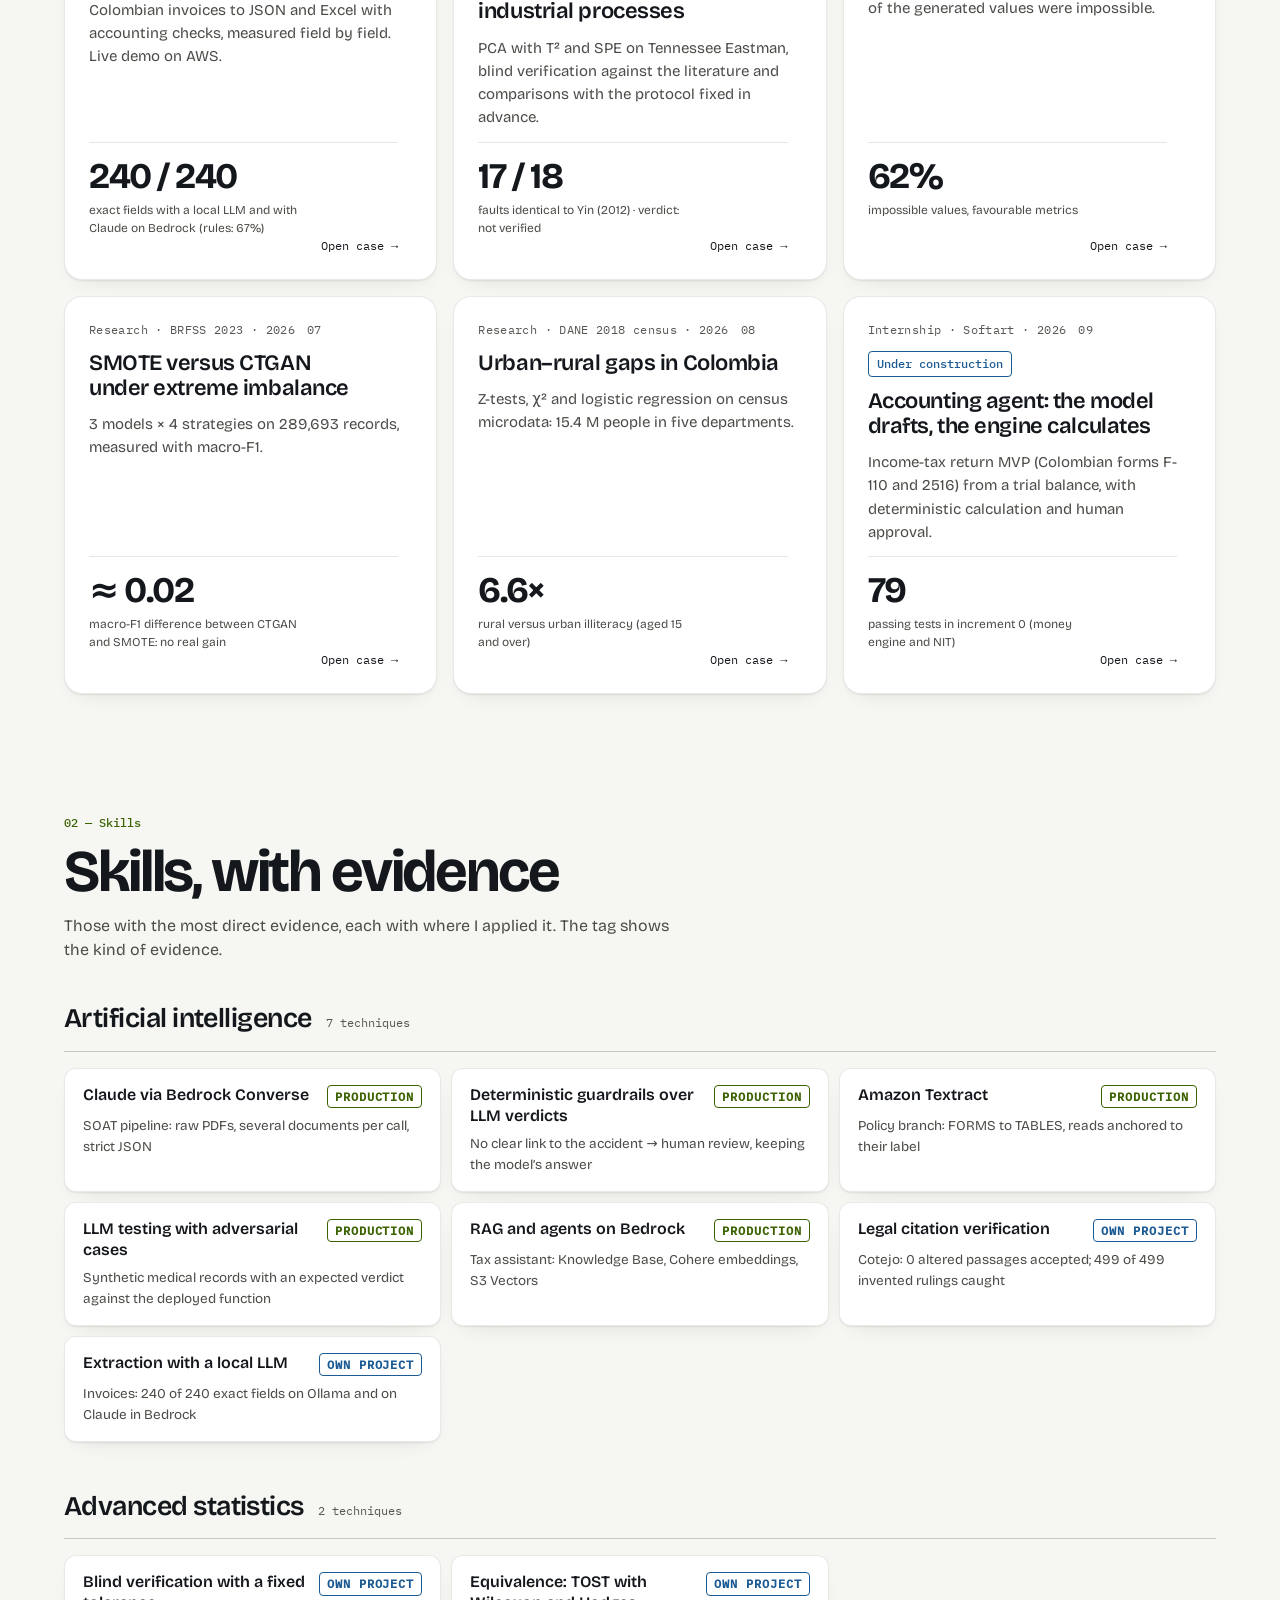
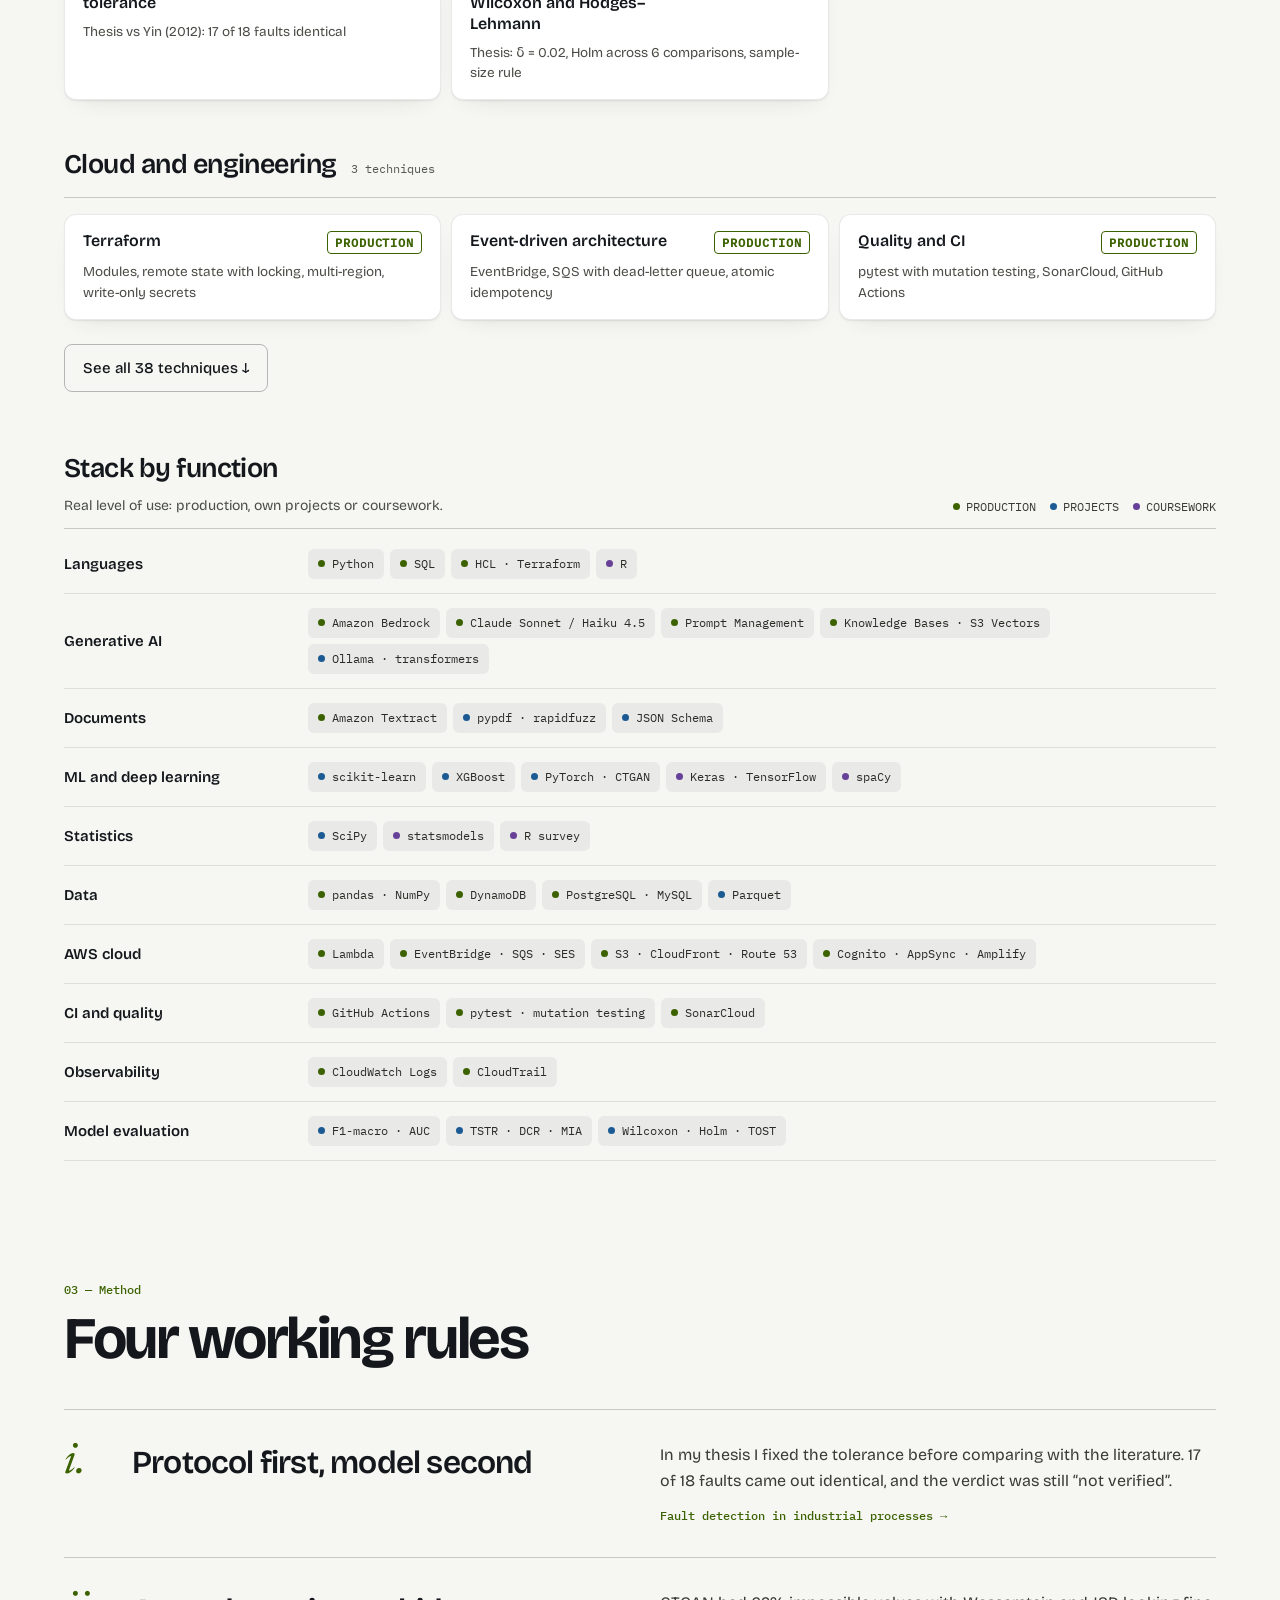
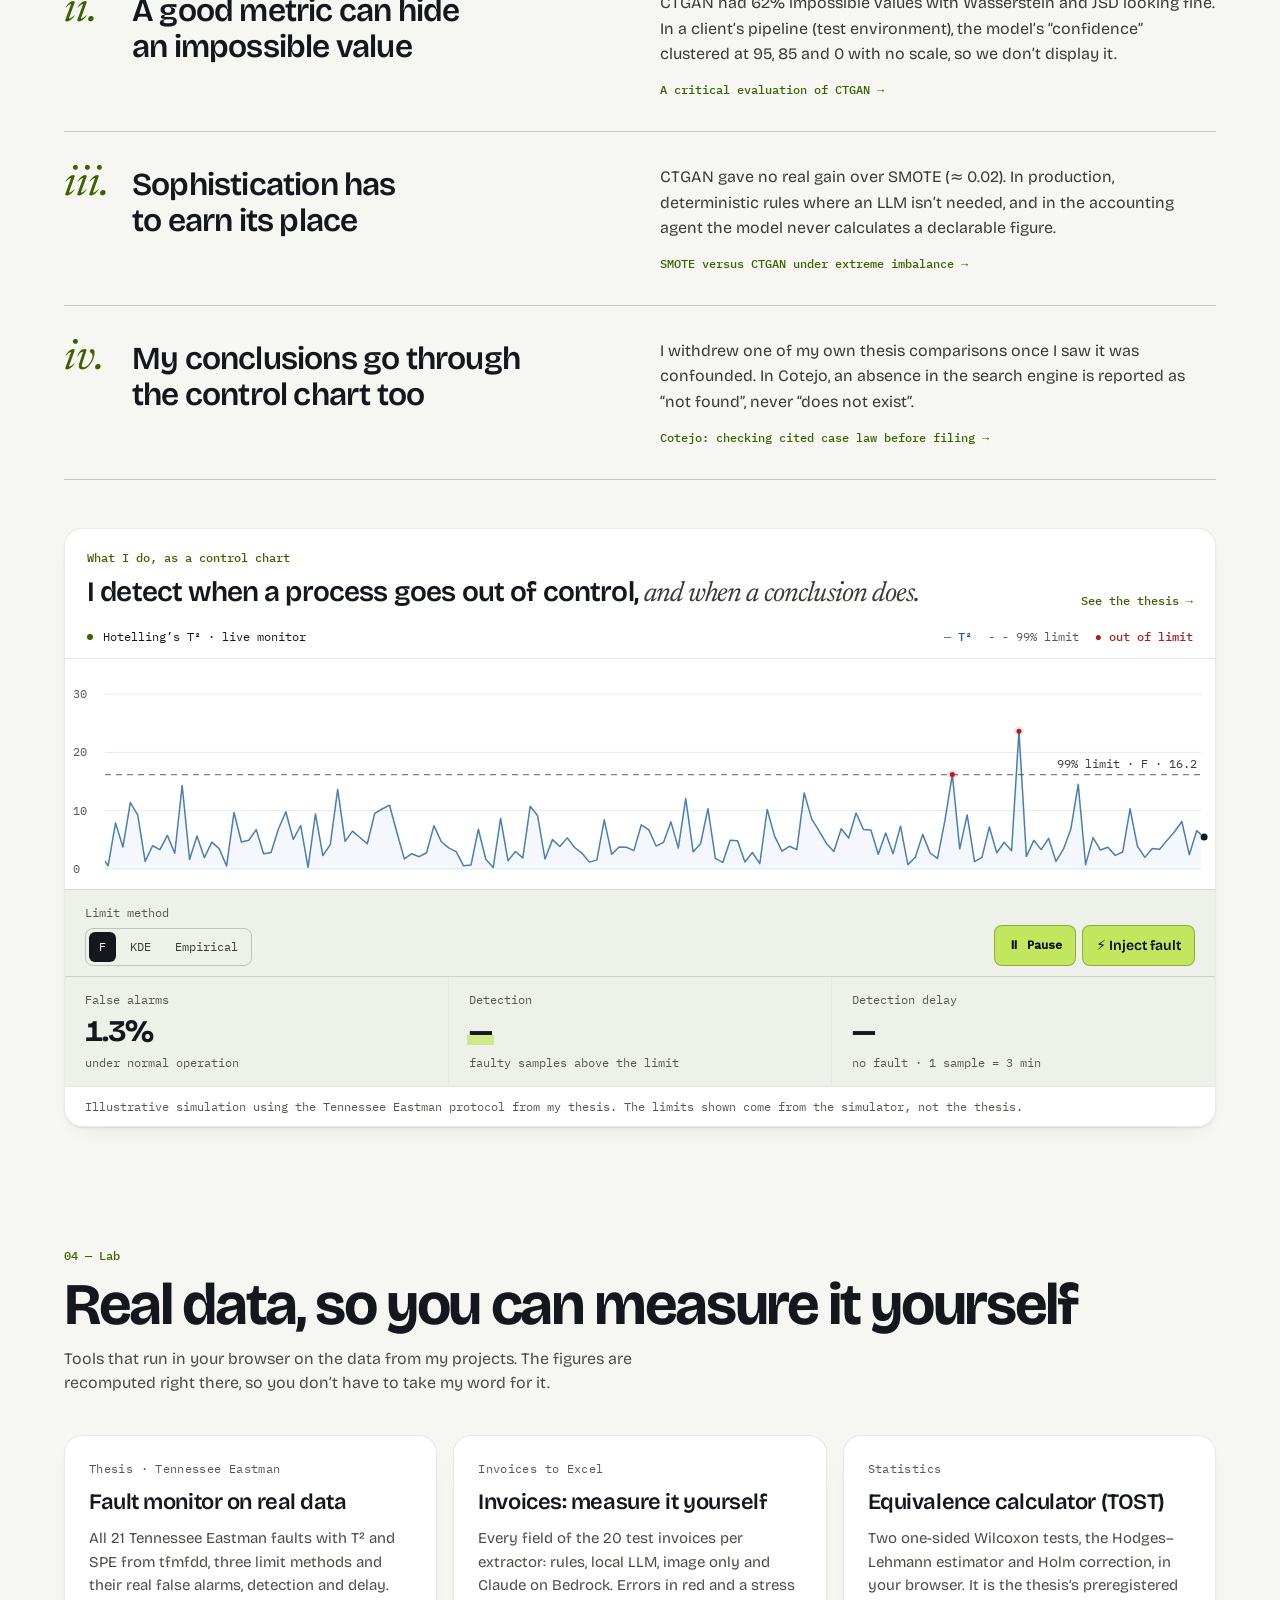
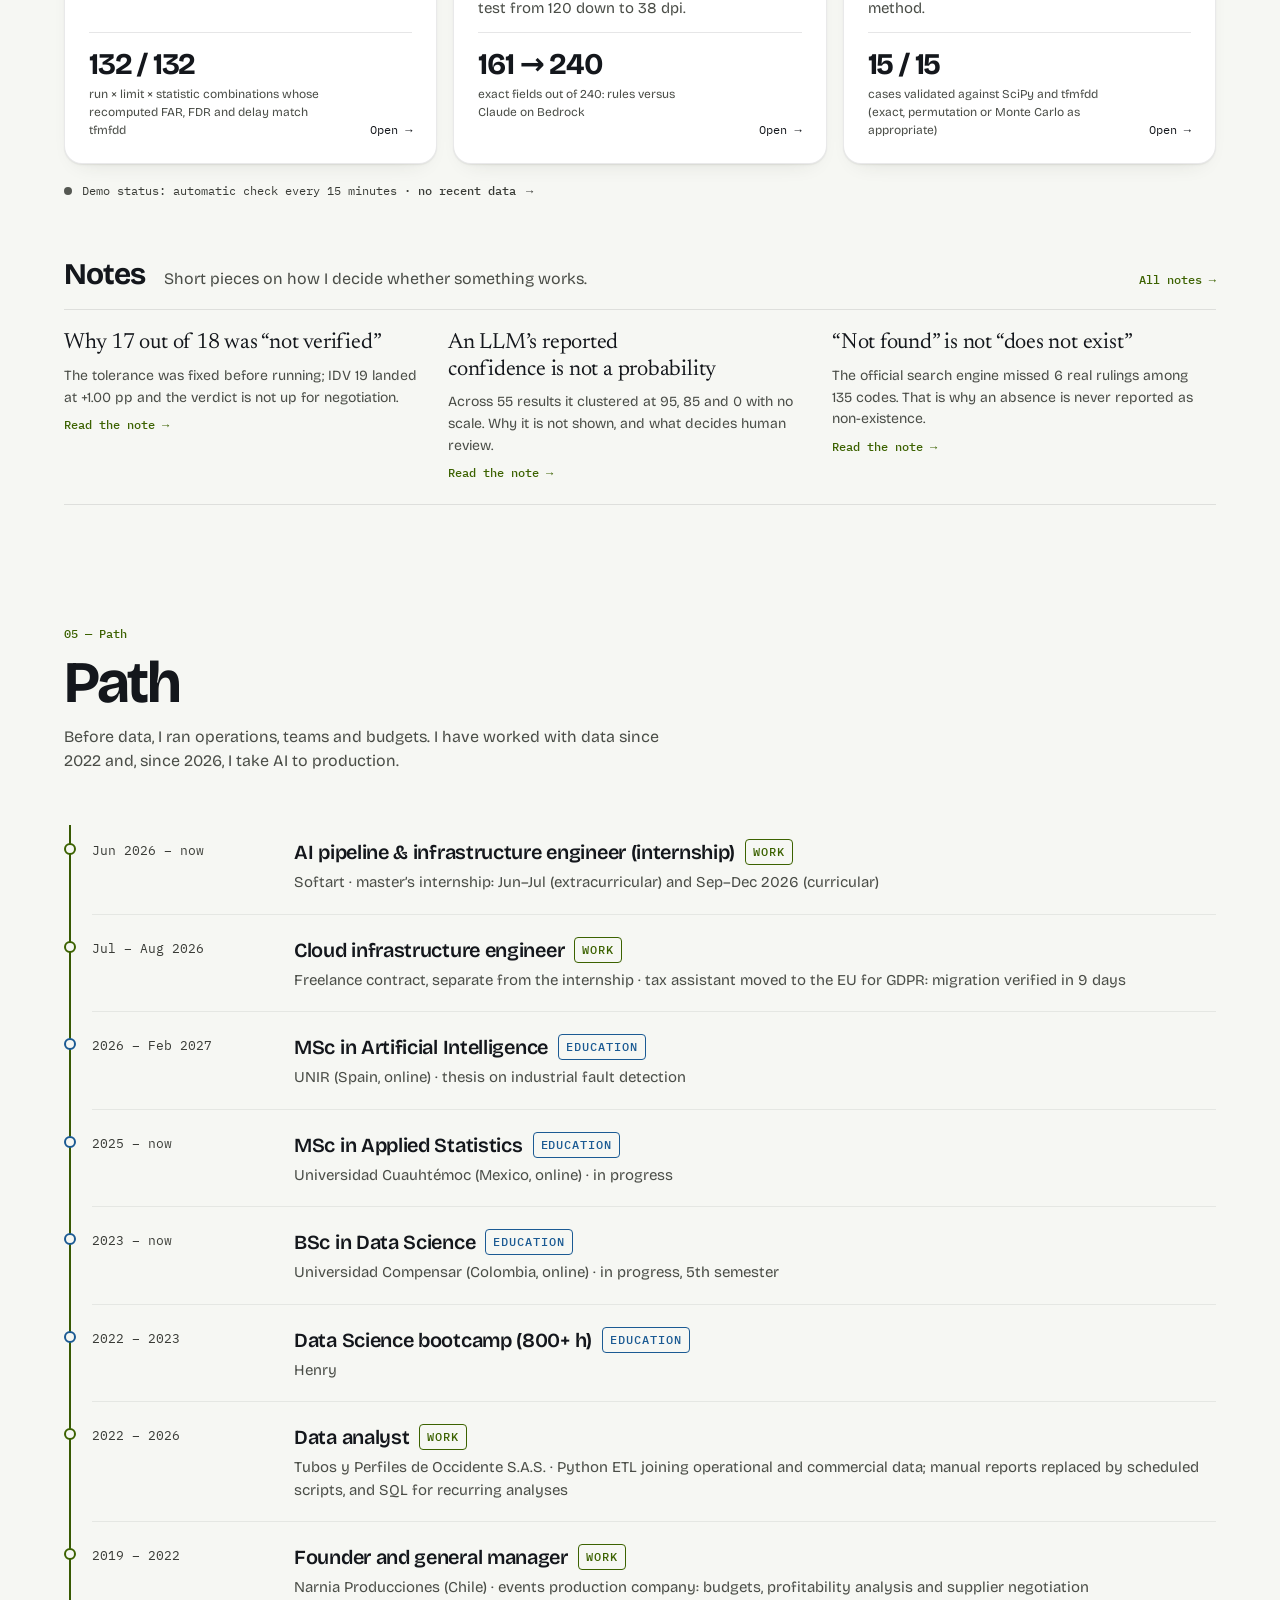
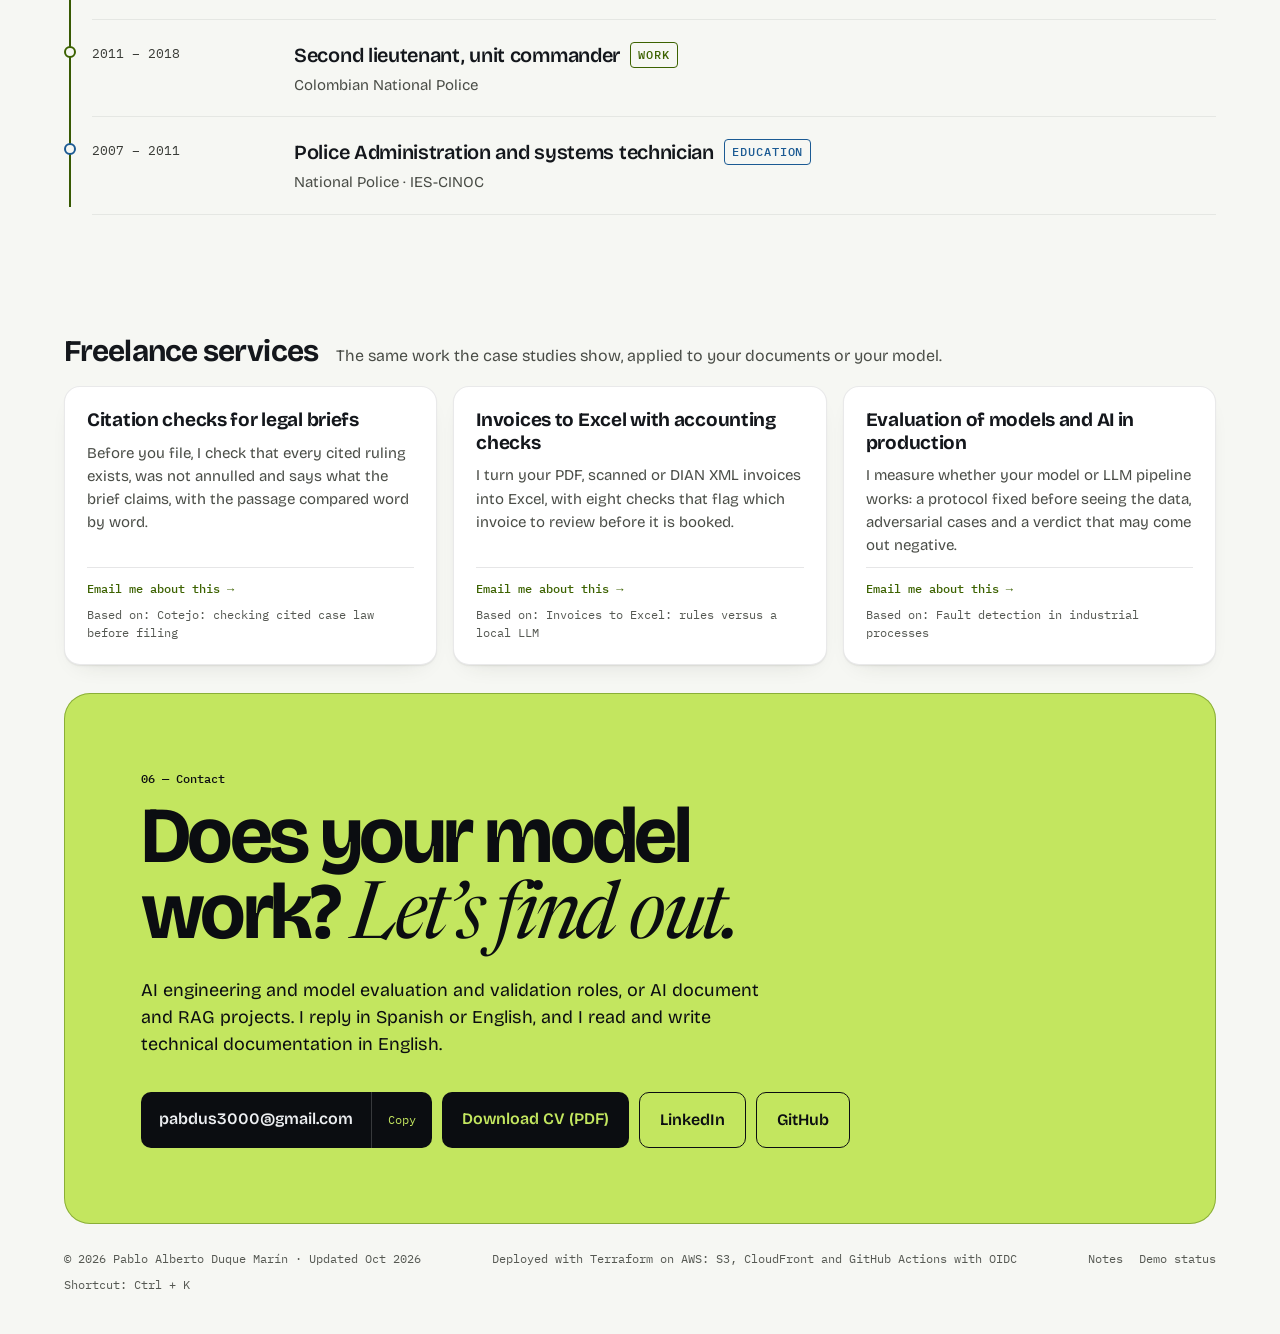
==== commit 499d6475: "Pulido del tema claro: resaltador solo en la cifra principal y tokens unificados - Portada: el resal" ====
--- a/site/index.html
+++ b/site/index.html
@@ -493,6 +493,9 @@
   padding:0 .06em;margin-left:-.06em;-webkit-box-decoration-break:clone;box-decoration-break:clone}
 html[data-theme="light"] .card-mv,html[data-theme="light"] .labc-v,html[data-theme="light"] .read.lime{width:fit-content}
 html[data-theme="light"] .big[style*="--lime-ink"]{color:var(--ink)!important}
+/* con muchas cifras seguidas, el resaltador fijo solo en la principal; en las tarjetas aparece con el puntero o el foco */
+html[data-theme="light"] :is(.hstat:not(:first-child) .hstat-v,.card-mv,.labc-v){background-size:0 100%;transition:background-size .25s}
+html[data-theme="light"] :is(.card,.labc):is(:hover,:focus-visible) :is(.card-mv,.labc-v){background-size:100% 100%}
 /* subtítulos en serif itálica: tinta suave en lugar de verde */
 html[data-theme="light"] .title-b,html[data-theme="light"] .mon-title em{color:var(--ink2)}
 /* superficies: borde tenue y sombra suave en capas; al pasar el puntero, la tarjeta sube (la luz viene de arriba) */
